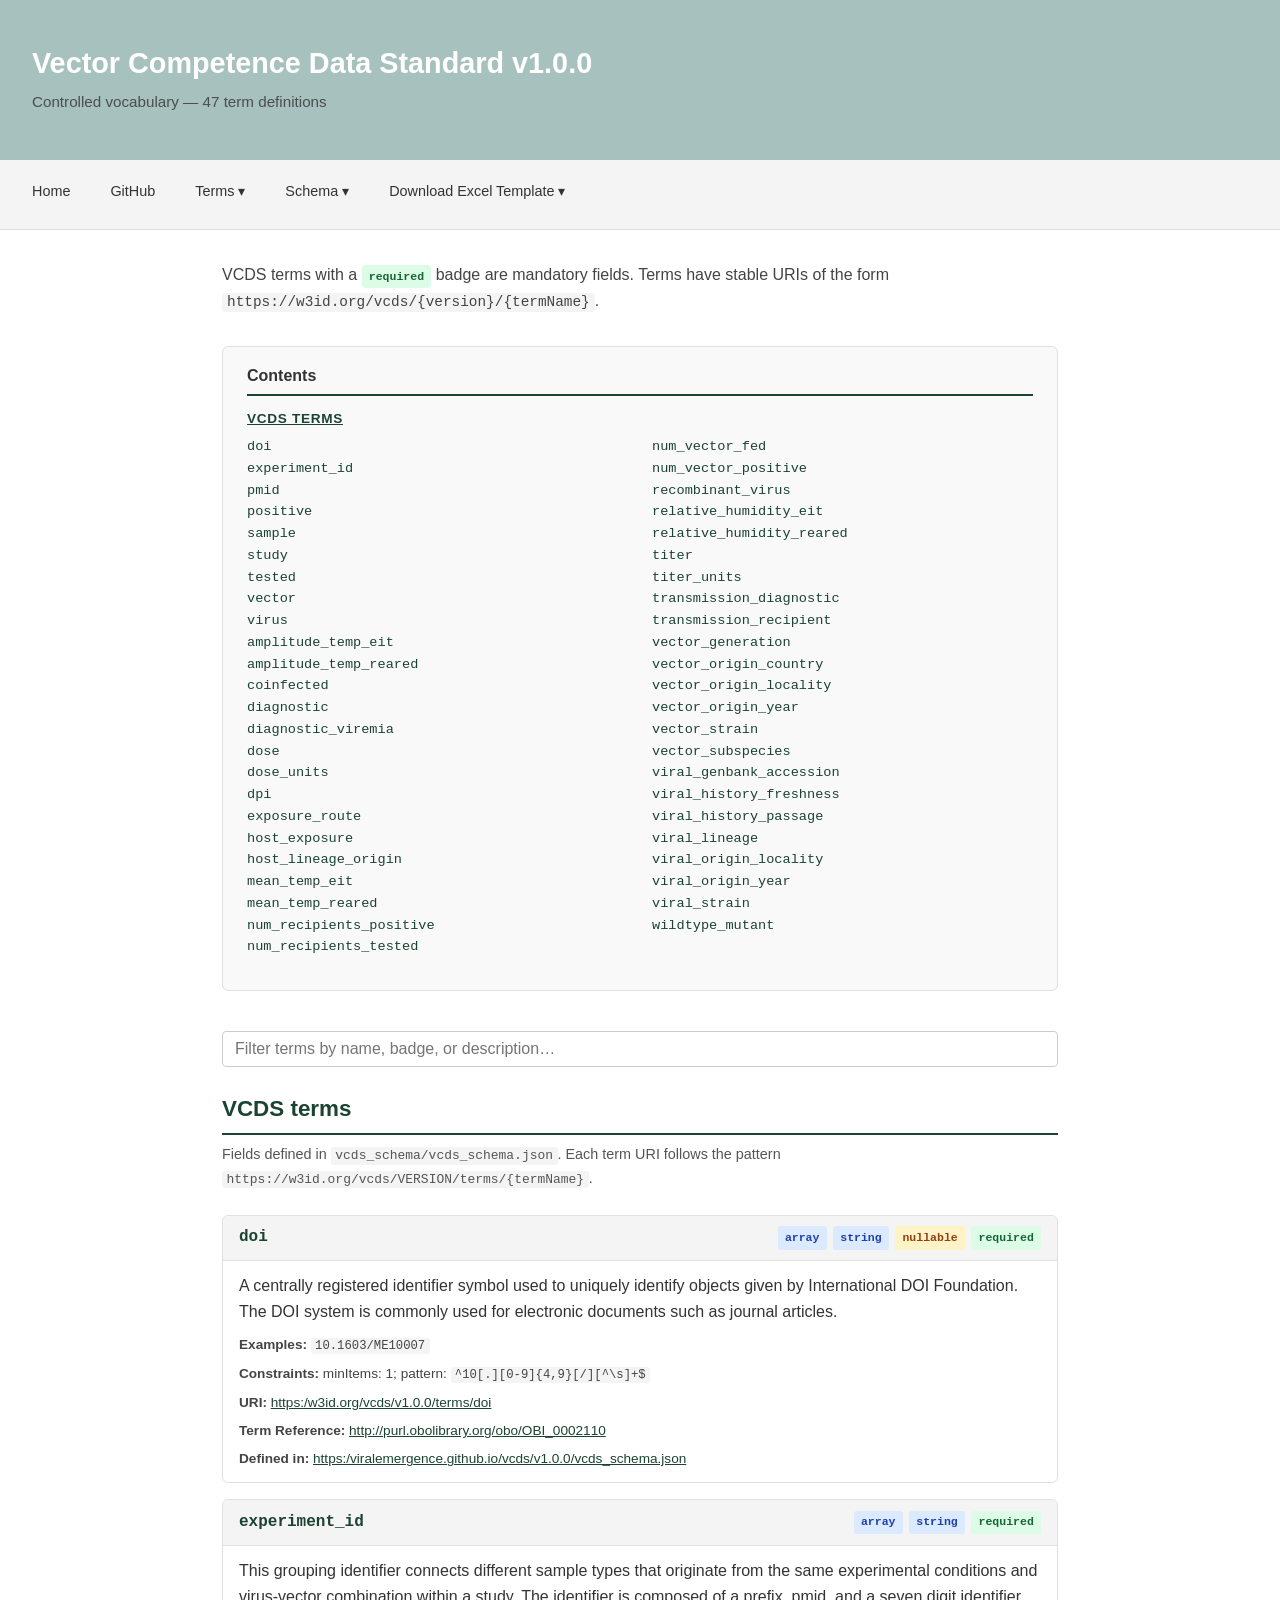
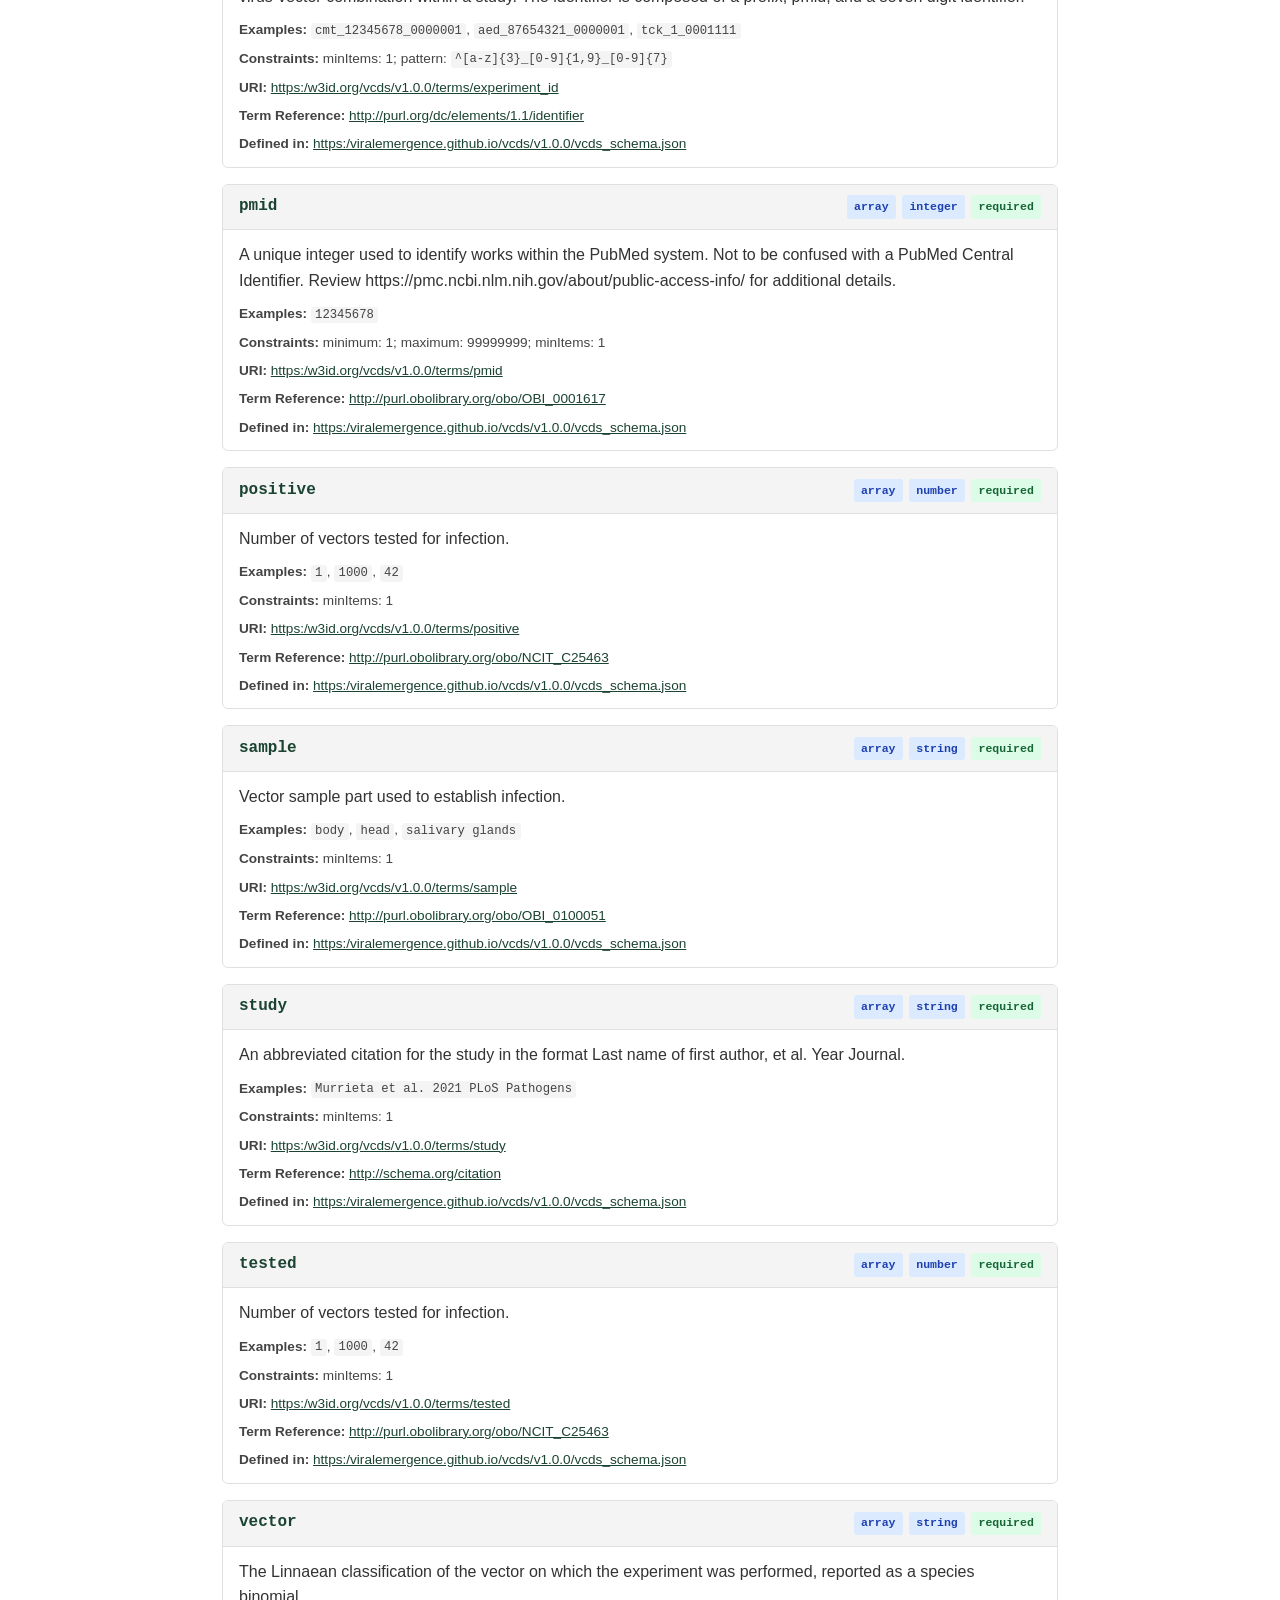
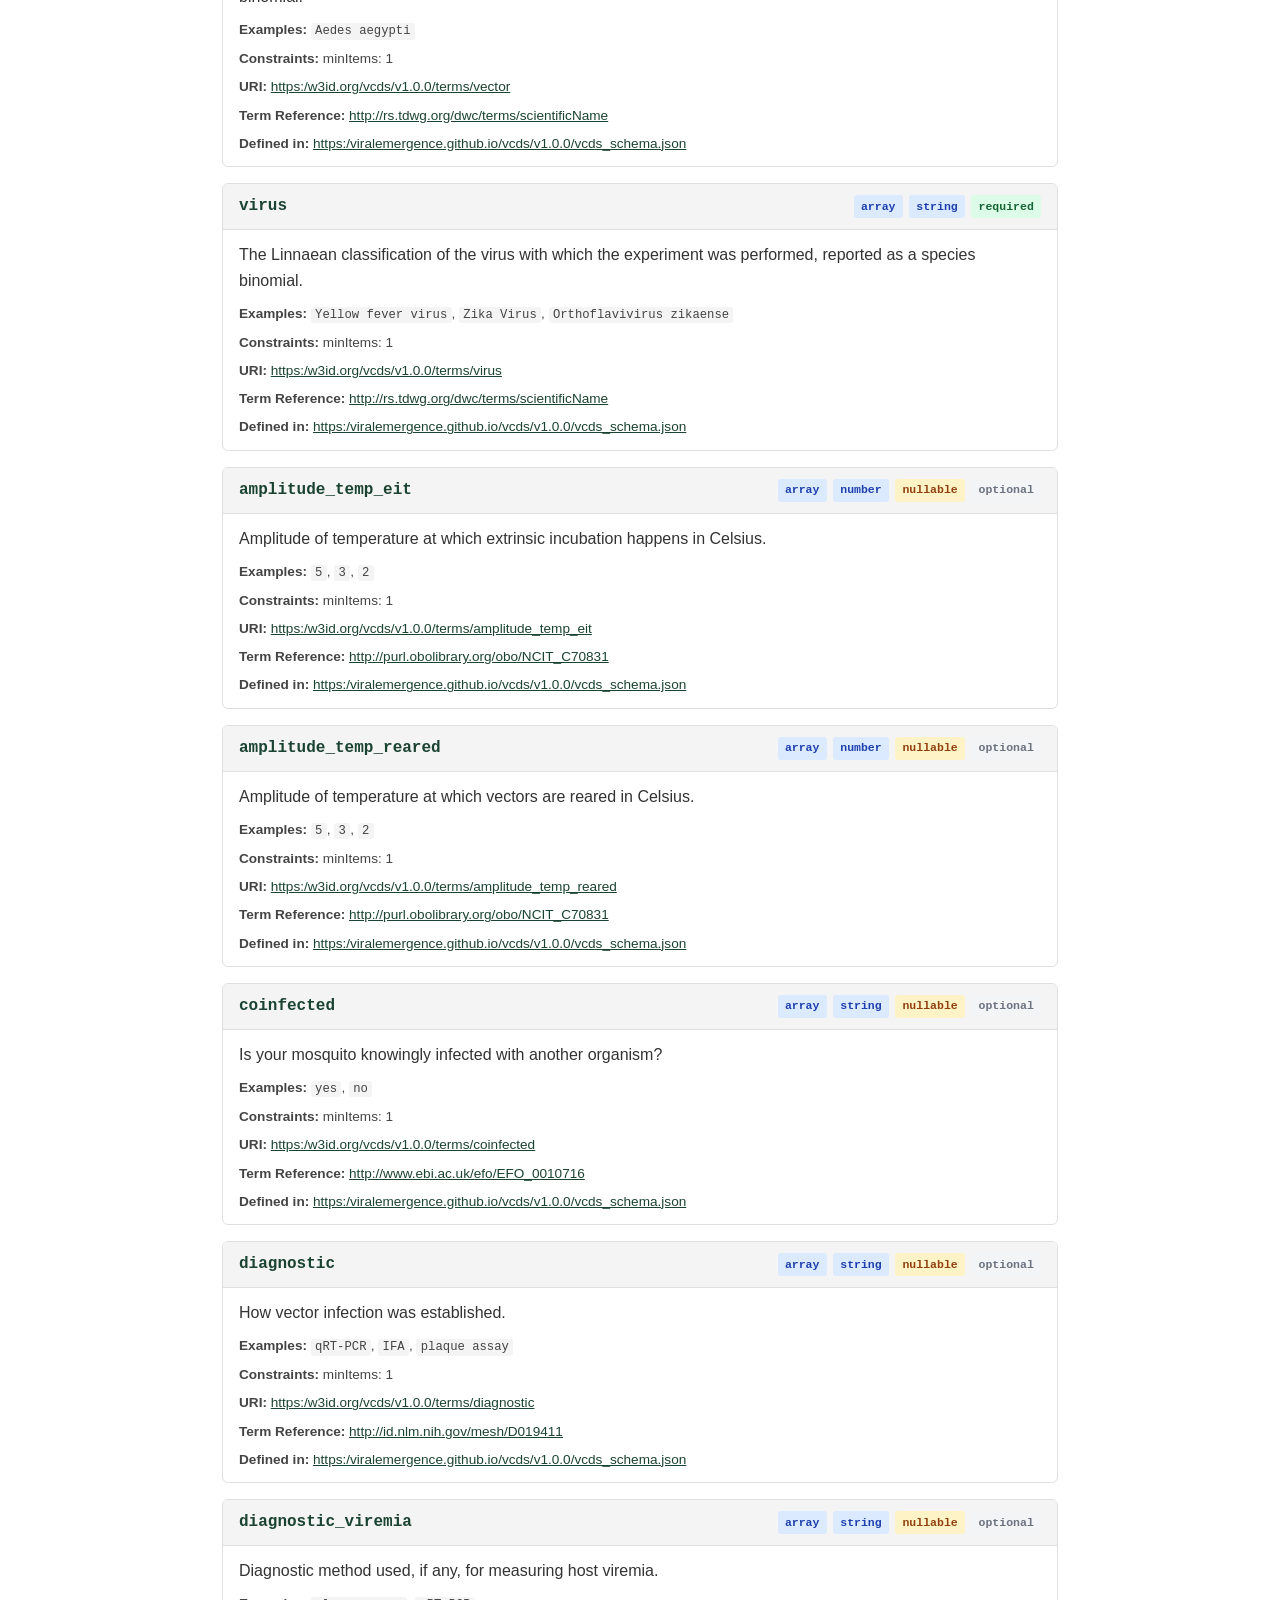
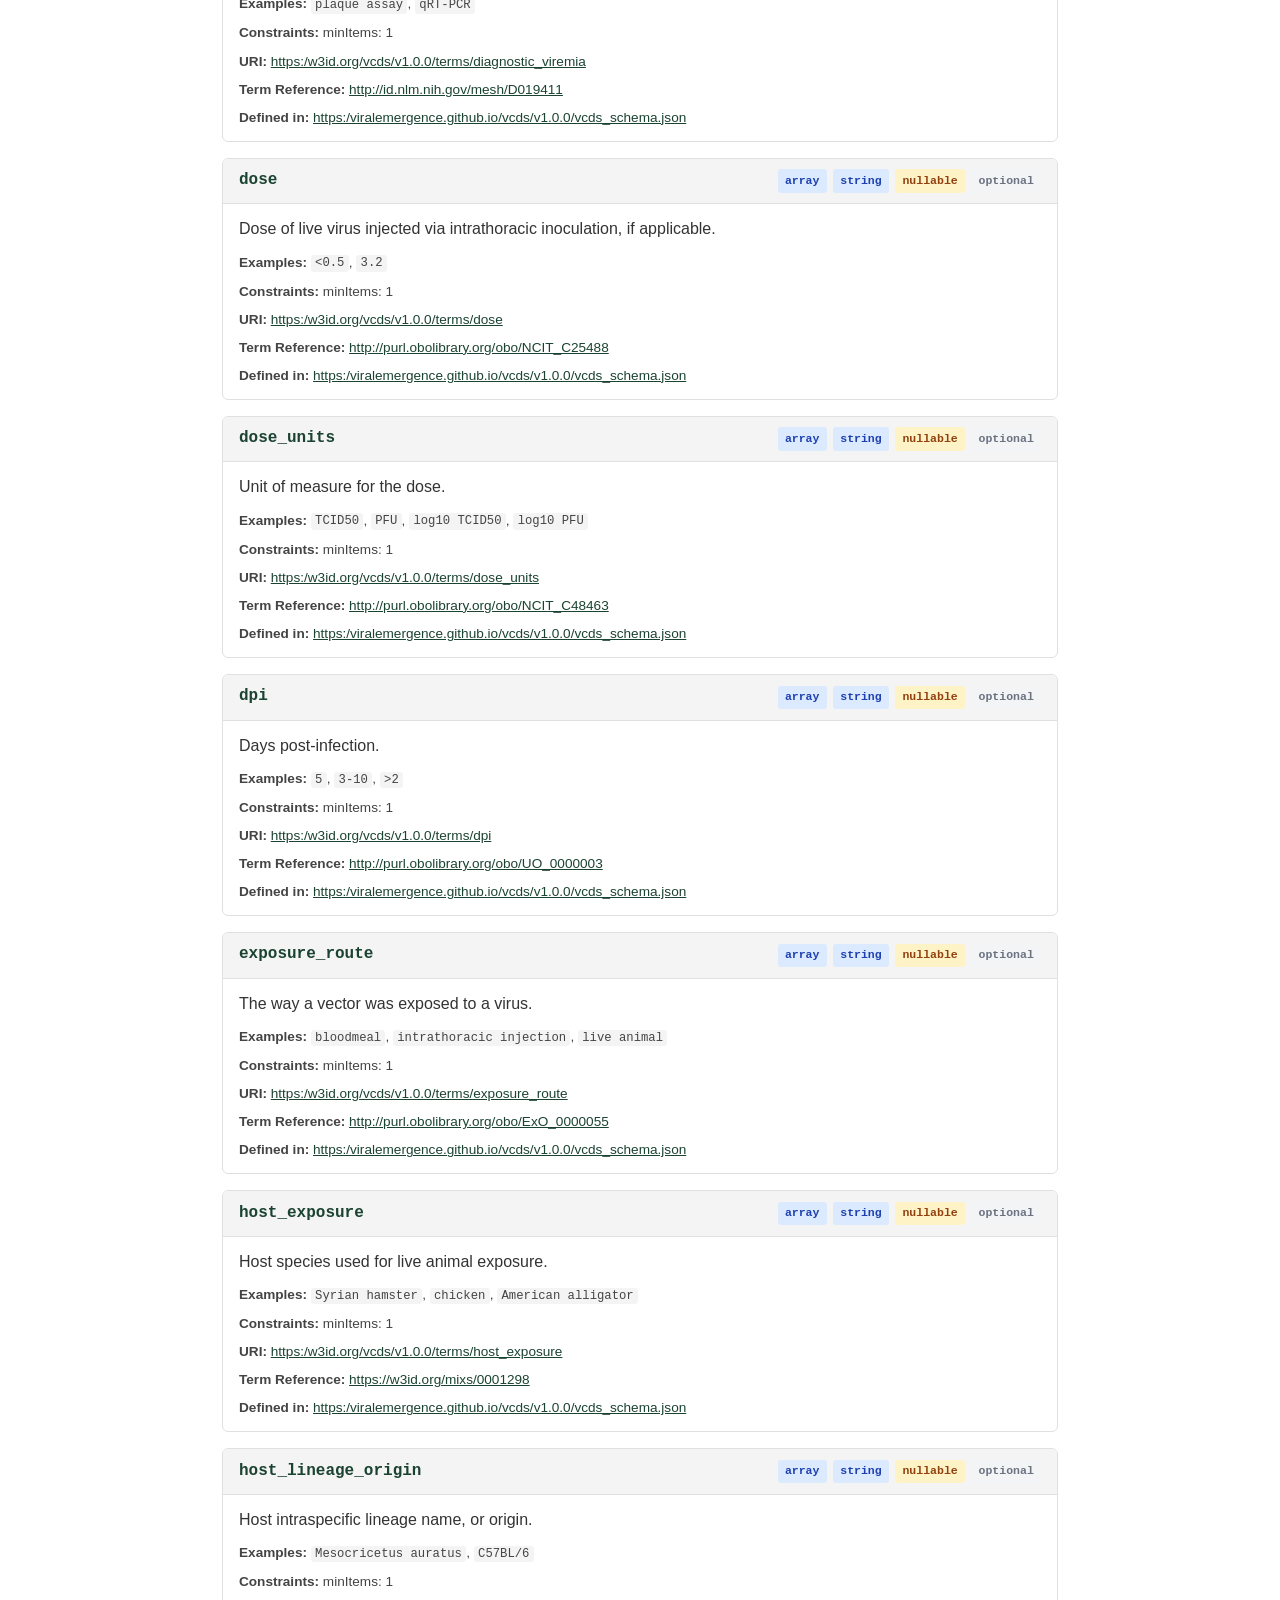
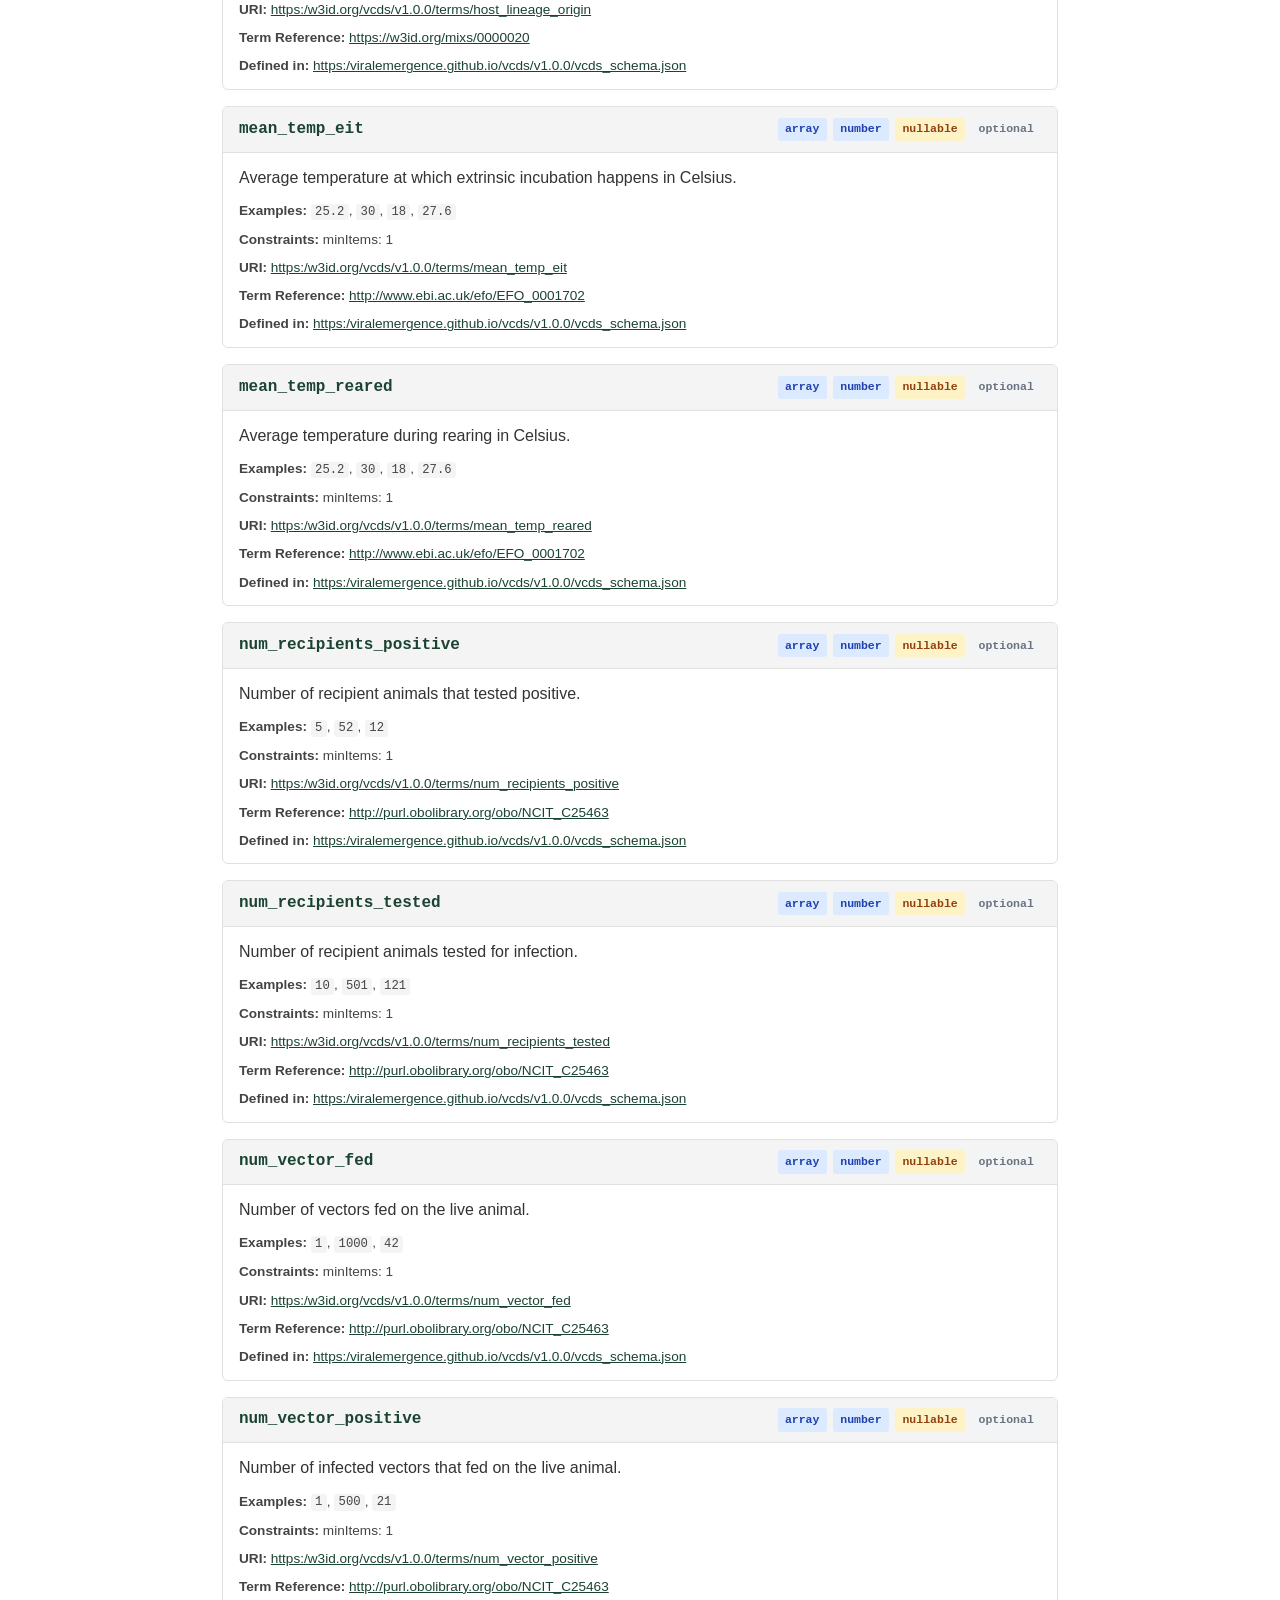
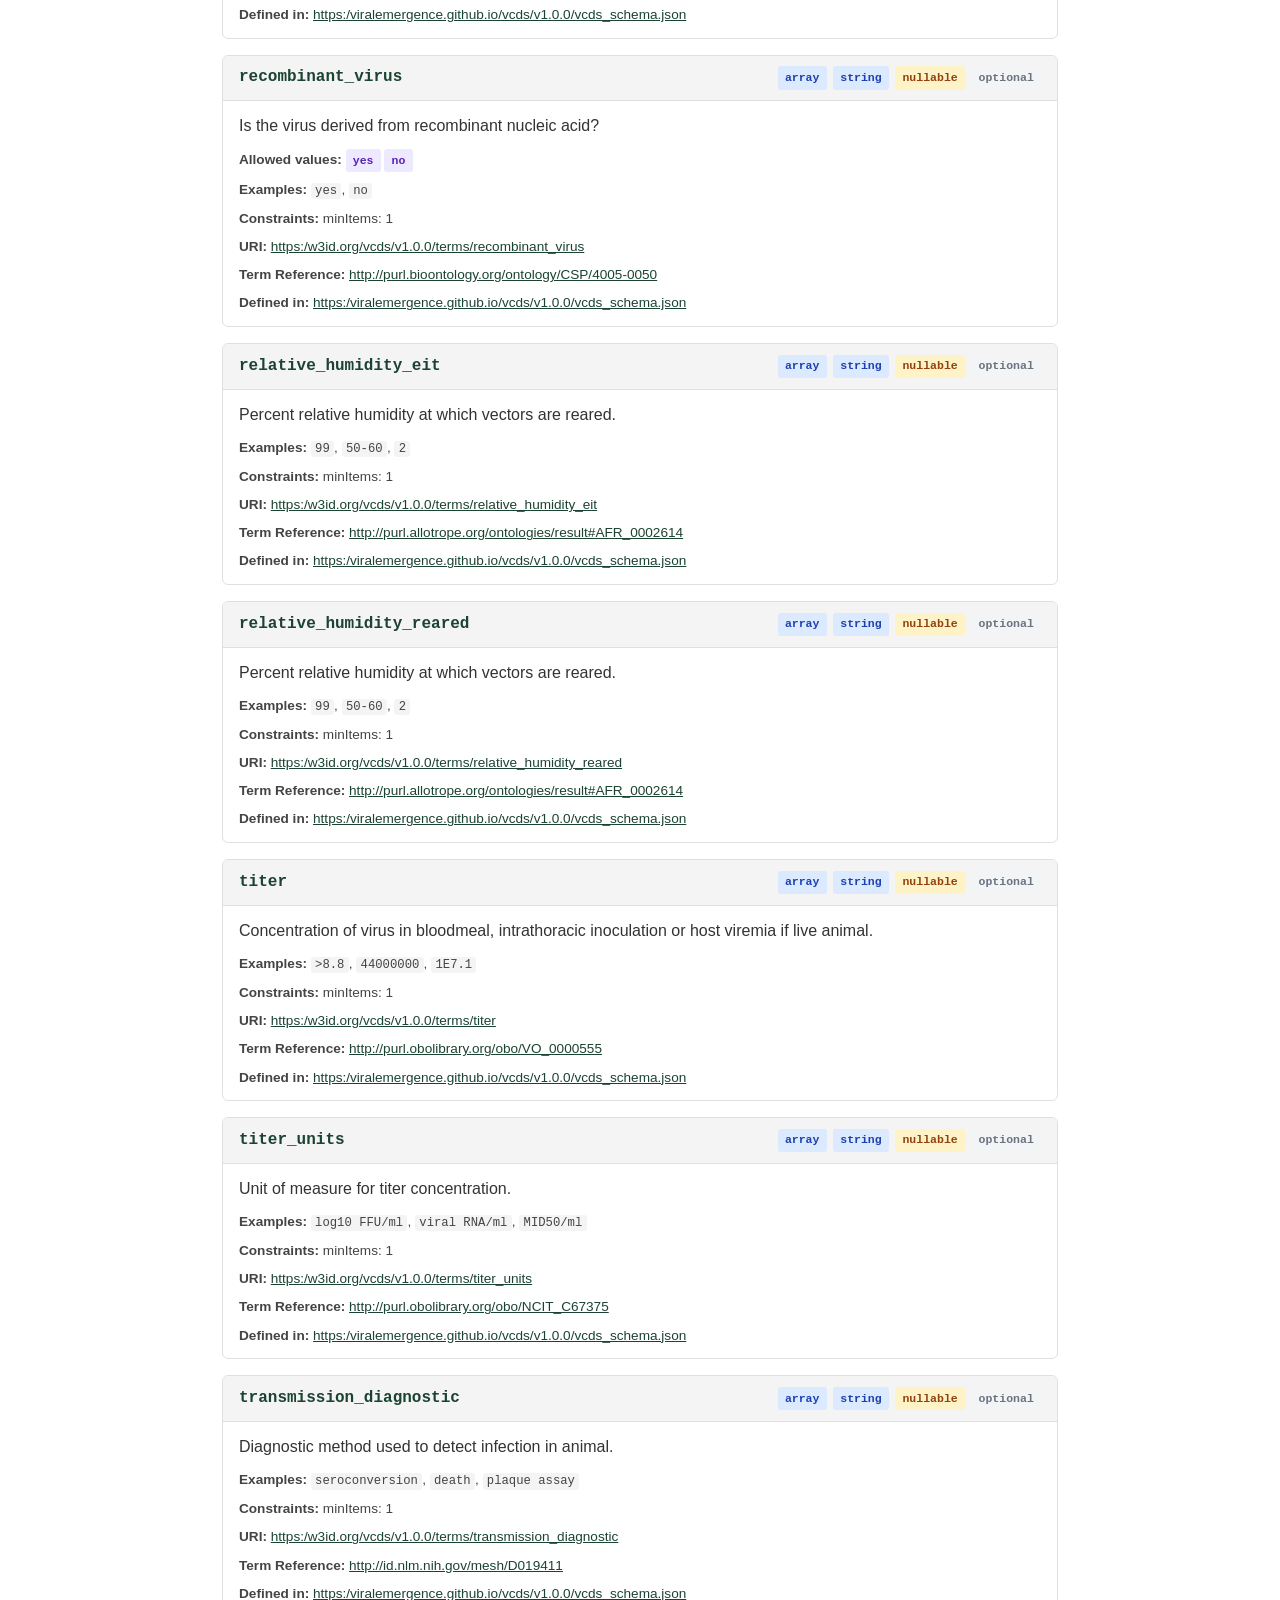
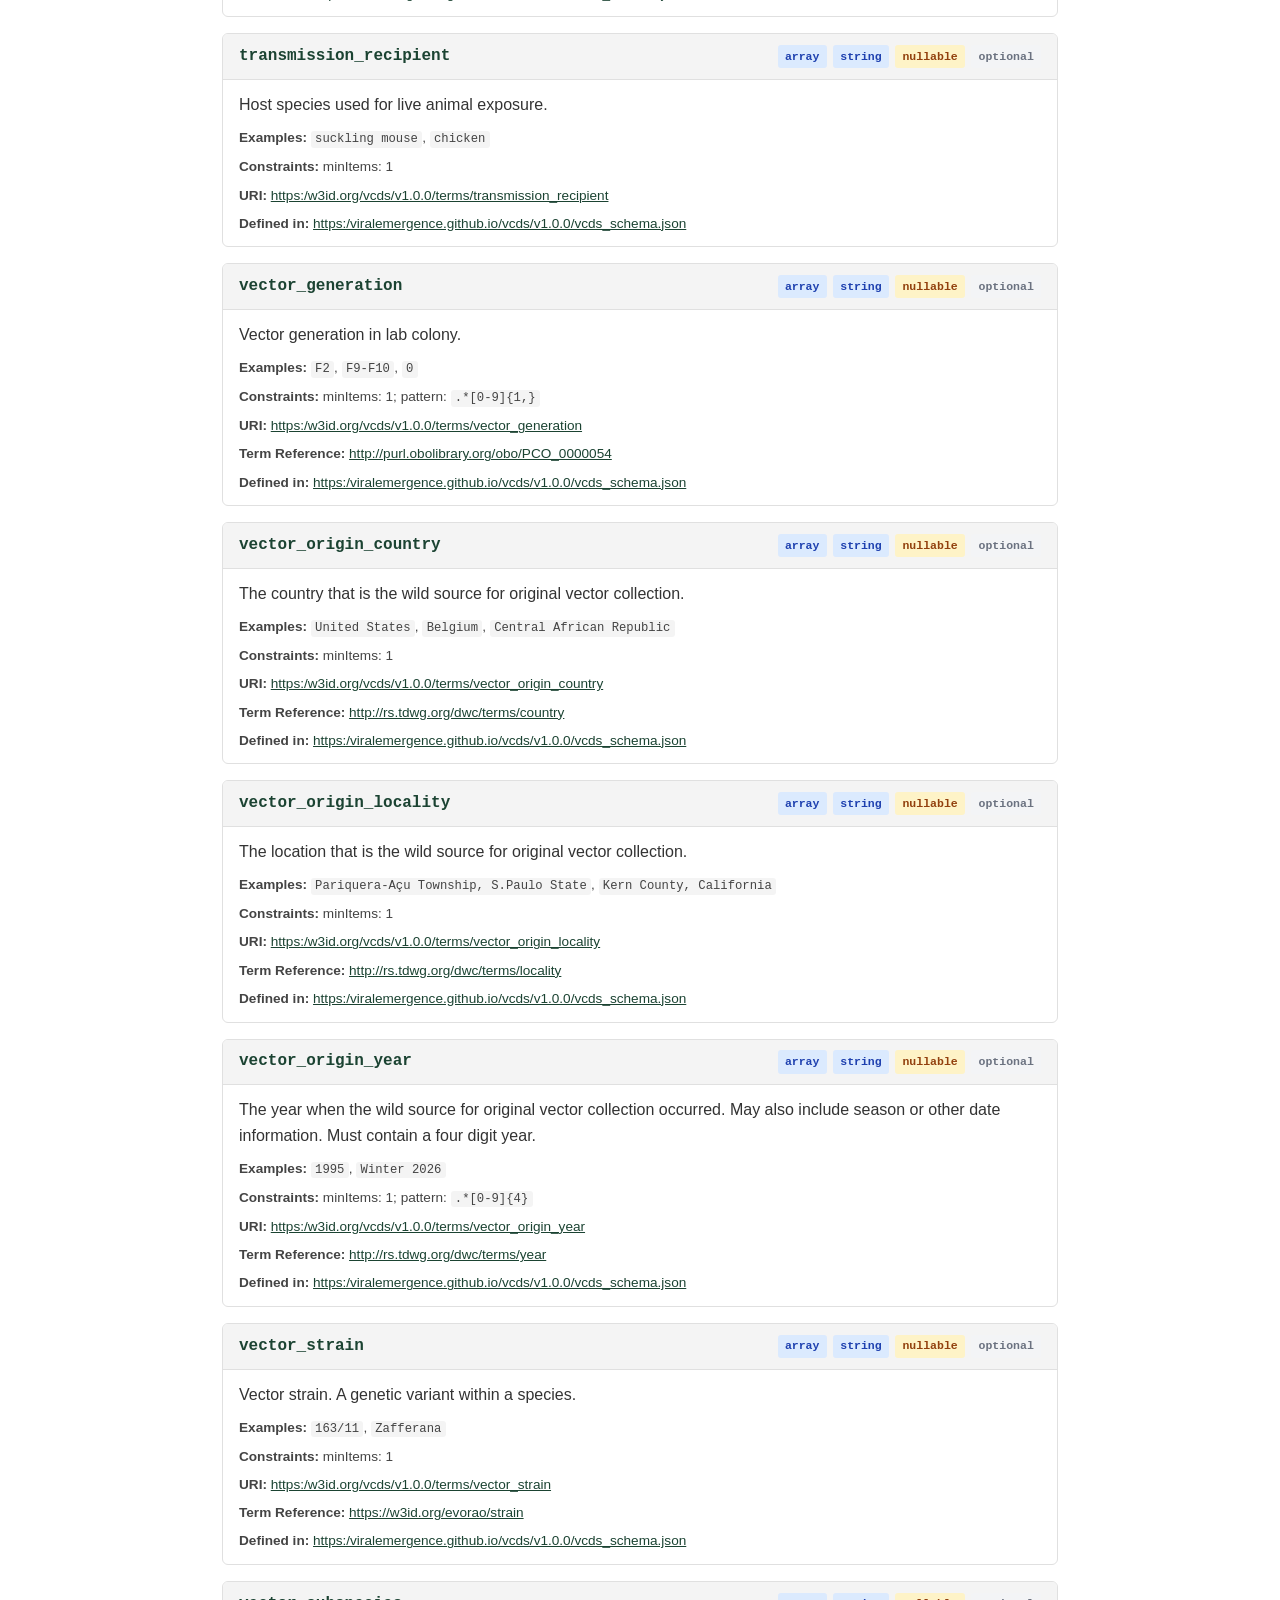
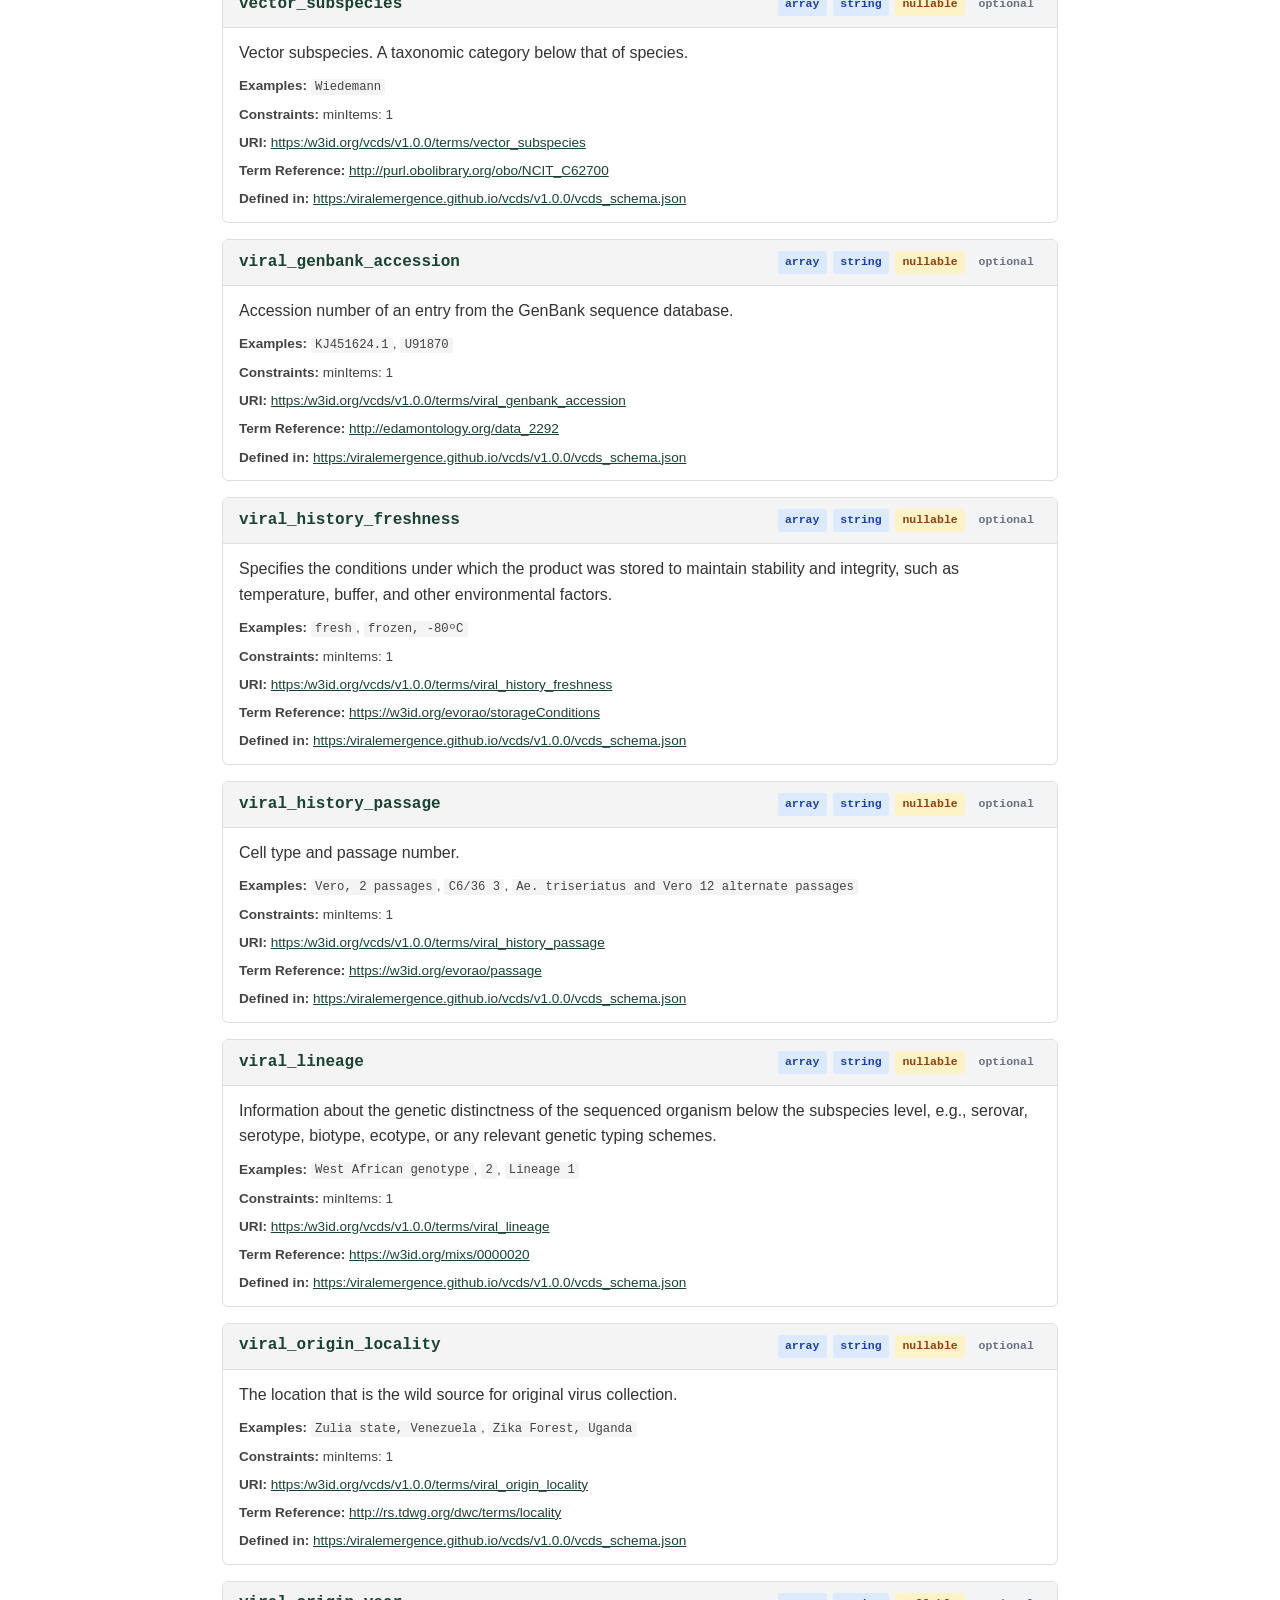
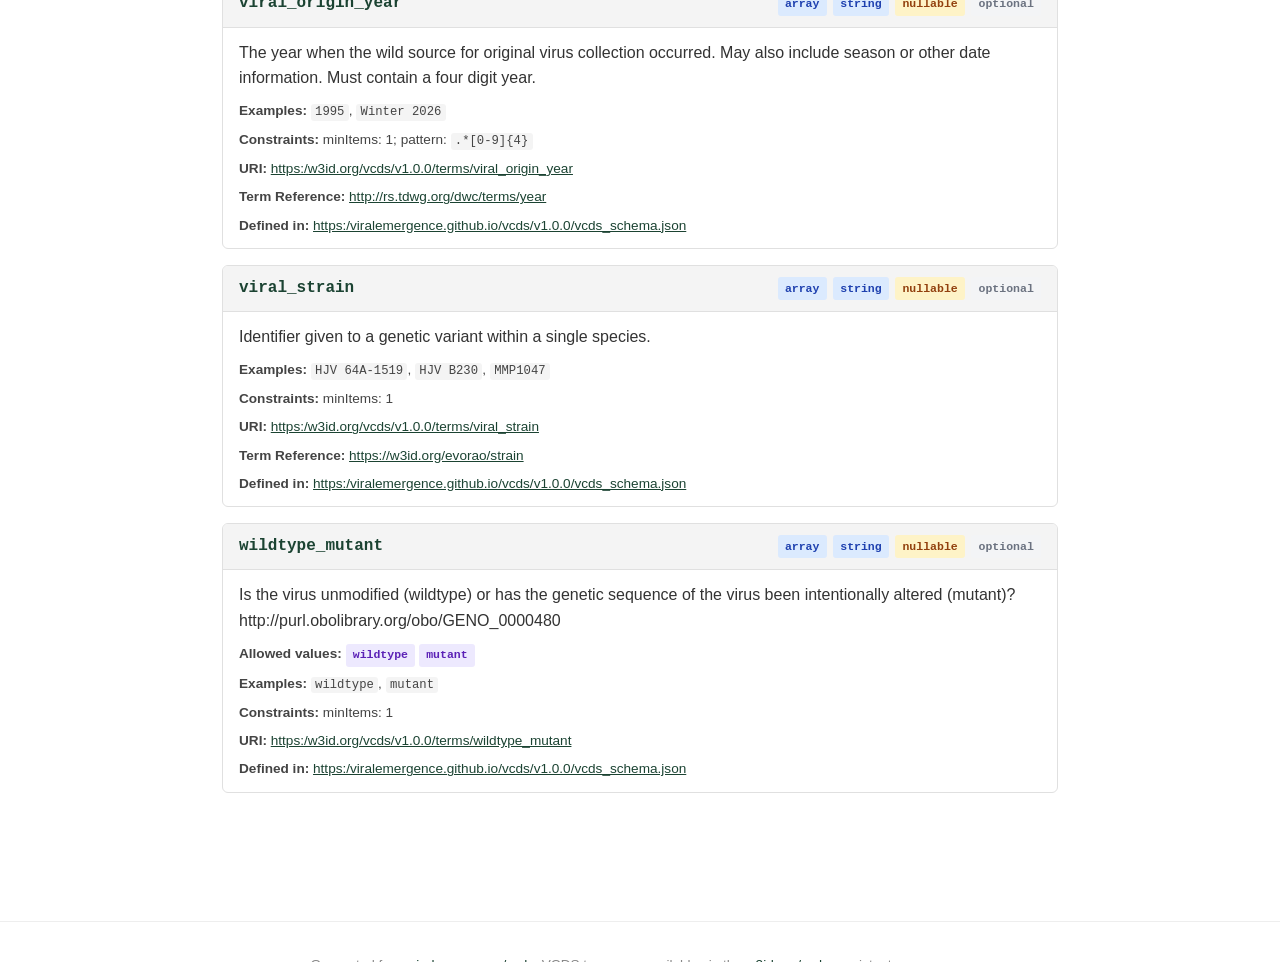
==== docs/v1.0.0/terms/index.html @ 23dda480 "adding terms page infrastructure" ====
<!DOCTYPE html>
<html lang="en">
<head>
  <meta charset="UTF-8">
  <meta name="viewport" content="width=device-width, initial-scale=1.0">
  <title>Terms — Vector Competence Data Standard v1.0.0</title>
  <link rel="stylesheet" href=../../styles.css>
</head>
<body>

<header>
  <h1>Vector Competence Data Standard v1.0.0</h1>
  <p>Controlled vocabulary — 47 term definitions</p>
</header>

 <nav class="navbar">
    <ul class="navbar-nav">
    <li><a href="https://viralemergence.github.io/vcds/">Home</a></li>
    <li><a href="https://github.com/viralemergence/vcds">GitHub</a></li>

    <!-- Dropdown terms -->
    <li class="dropdown">
      <a href="https://viralemergence.github.io/vcds/v1.2.0/terms/index.html" class="dropdown-toggle">Terms ▾</a>
      <ul class="dropdown-menu">
              <li><a href="https://viralemergence.github.io/vcds/v1.2.0/terms/index.html">v1.2.0</a></li>
      <li><a href="https://viralemergence.github.io/vcds/v1.1.0/terms/index.html">v1.1.0</a></li>
      <li><a href="https://viralemergence.github.io/vcds/v1.0.0/terms/index.html">v1.0.0</a></li>
      </ul>
    </li>

    <!-- Dropdown schemas -->
    <li class="dropdown">
      <a href="https://viralemergence.github.io/vcds/v1.2.0/vcds_schema.json" class="dropdown-toggle">Schema ▾</a>
      <ul class="dropdown-menu">
              <li><a href="https://viralemergence.github.io/vcds/v1.2.0/vcds_schema.json">v1.2.0</a></li>
      <li><a href="https://viralemergence.github.io/vcds/v1.1.0/vcds_schema.json">v1.1.0</a></li>
      <li><a href="https://viralemergence.github.io/vcds/v1.0.0/vcds_schema.json">v1.0.0</a></li>
      </ul>
    </li>

    <!-- Dropdown templates -->
    <li class="dropdown">
      <a href="https://viralemergence.github.io/vcds/v1.2.0/vcds_template_1_2_0.xlsx" class="dropdown-toggle">Download Excel Template ▾</a>
      <ul class="dropdown-menu">
              <li><a href="https://viralemergence.github.io/vcds/v1.2.0/vcds_template_1_2_0.xlsx" download=v1.2.0>v1.2.0</a></li>
      <li><a href="https://viralemergence.github.io/vcds/v1.1.0/vcds_template_1_1_0.xlsx" download=v1.1.0>v1.1.0</a></li>
      <li><a href="https://viralemergence.github.io/vcds/v1.0.0/vcds_template_1_0_0.xlsx" download=v1.0.0>v1.0.0</a></li>
      <li><a href="https://viralemergence.github.io/vcds/v0.0.2 (Oropouche release)/COMET_template_0_0_2.xlsx" download=v0.0.2 (Oropouche release)>v0.0.2 (Oropouche release)</a></li>
      <li><a href="https://viralemergence.github.io/vcds/v0.0.1 (Paper release)/COMET_template_0_0_1.xlsx" download=v0.0.1 (Paper release)>v0.0.1 (Paper release)</a></li>
      </ul>
    </li>
  </ul>
</nav>

<main>
  <p class="intro">
    VCDS terms with a <span class="badge required">required</span> badge are
    mandatory fields. Terms have stable URIs of the form
    <code>https://w3id.org/vcds/{version}/{termName}</code>.
  </p>

<div class="toc" aria-label="Table of contents">
  <h2>Contents</h2>
  <div class="toc-group">
    <h3><a href="#section-vcds-terms">VCDS Terms</a></h3>
    <div class="toc-links">
      <a href="#doi">doi</a>
      <a href="#experiment_id">experiment_id</a>
      <a href="#pmid">pmid</a>
      <a href="#positive">positive</a>
      <a href="#sample">sample</a>
      <a href="#study">study</a>
      <a href="#tested">tested</a>
      <a href="#vector">vector</a>
      <a href="#virus">virus</a>
      <a href="#amplitude_temp_eit">amplitude_temp_eit</a>
      <a href="#amplitude_temp_reared">amplitude_temp_reared</a>
      <a href="#coinfected">coinfected</a>
      <a href="#diagnostic">diagnostic</a>
      <a href="#diagnostic_viremia">diagnostic_viremia</a>
      <a href="#dose">dose</a>
      <a href="#dose_units">dose_units</a>
      <a href="#dpi">dpi</a>
      <a href="#exposure_route">exposure_route</a>
      <a href="#host_exposure">host_exposure</a>
      <a href="#host_lineage_origin">host_lineage_origin</a>
      <a href="#mean_temp_eit">mean_temp_eit</a>
      <a href="#mean_temp_reared">mean_temp_reared</a>
      <a href="#num_recipients_positive">num_recipients_positive</a>
      <a href="#num_recipients_tested">num_recipients_tested</a>
      <a href="#num_vector_fed">num_vector_fed</a>
      <a href="#num_vector_positive">num_vector_positive</a>
      <a href="#recombinant_virus">recombinant_virus</a>
      <a href="#relative_humidity_eit">relative_humidity_eit</a>
      <a href="#relative_humidity_reared">relative_humidity_reared</a>
      <a href="#titer">titer</a>
      <a href="#titer_units">titer_units</a>
      <a href="#transmission_diagnostic">transmission_diagnostic</a>
      <a href="#transmission_recipient">transmission_recipient</a>
      <a href="#vector_generation">vector_generation</a>
      <a href="#vector_origin_country">vector_origin_country</a>
      <a href="#vector_origin_locality">vector_origin_locality</a>
      <a href="#vector_origin_year">vector_origin_year</a>
      <a href="#vector_strain">vector_strain</a>
      <a href="#vector_subspecies">vector_subspecies</a>
      <a href="#viral_genbank_accession">viral_genbank_accession</a>
      <a href="#viral_history_freshness">viral_history_freshness</a>
      <a href="#viral_history_passage">viral_history_passage</a>
      <a href="#viral_lineage">viral_lineage</a>
      <a href="#viral_origin_locality">viral_origin_locality</a>
      <a href="#viral_origin_year">viral_origin_year</a>
      <a href="#viral_strain">viral_strain</a>
      <a href="#wildtype_mutant">wildtype_mutant</a>
    </div>
  </div>
  </div>

  <div class="filter-bar">
    <input id="filter" type="search"
           placeholder="Filter terms by name, badge, or description…"
           aria-label="Filter terms">
  </div>

<div class="schema-section" id="section-vcds">
  <h2 class="section-title">VCDS terms</h2>
  <p class="section-desc">Fields defined in <code>vcds_schema/vcds_schema.json</code>. Each term URI follows the pattern <code>https://w3id.org/vcds/VERSION/terms/{termName}</code>.</p>
  <section class="term" id="doi">
    <div class="term-header">
      <h3 class="term-name">doi</h3>
      <div class="term-badges">
        <span class="badge type">array</span> <span class="badge type">string</span> <span class="badge nullable">nullable</span>
        <span class="badge required">required</span>
      </div>
    </div>
    <div class="term-body">
      <p class="term-desc">A centrally registered identifier symbol used to uniquely identify objects given by International DOI Foundation. The DOI system is commonly used for electronic documents such as journal articles.</p>
      <div class="examples"><strong>Examples:</strong> <code>10.1603/ME10007</code></div>
      <div class="constraints"><strong>Constraints:</strong> minItems: 1; pattern: <code>^10[.][0-9]{4,9}[/][^\s]+$</code></div>
      <div class="term-uri"><strong>URI:</strong> <a href="https:/w3id.org/vcds/v1.0.0/terms/doi">https:/w3id.org/vcds/v1.0.0/terms/doi</a></div>
      <div class="dwc-ref"><strong>Term Reference:</strong> <a href="http://purl.obolibrary.org/obo/OBI_0002110">http://purl.obolibrary.org/obo/OBI_0002110</a></div>
      <div class="schema-ref"><strong>Defined in:</strong> <a href="https:/viralemergence.github.io/vcds/v1.0.0/vcds_schema.json">https:/viralemergence.github.io/vcds/v1.0.0/vcds_schema.json</a></div>
    </div>
  </section>

  <section class="term" id="experiment_id">
    <div class="term-header">
      <h3 class="term-name">experiment_id</h3>
      <div class="term-badges">
        <span class="badge type">array</span> <span class="badge type">string</span>
        <span class="badge required">required</span>
      </div>
    </div>
    <div class="term-body">
      <p class="term-desc">This grouping identifier connects different sample types that originate from the same experimental conditions and virus-vector combination within a study. The identifier is composed of a prefix, pmid, and a seven digit identifier.</p>
      <div class="examples"><strong>Examples:</strong> <code>cmt_12345678_0000001</code>, <code>aed_87654321_0000001</code>, <code>tck_1_0001111</code></div>
      <div class="constraints"><strong>Constraints:</strong> minItems: 1; pattern: <code>^[a-z]{3}_[0-9]{1,9}_[0-9]{7}</code></div>
      <div class="term-uri"><strong>URI:</strong> <a href="https:/w3id.org/vcds/v1.0.0/terms/experiment_id">https:/w3id.org/vcds/v1.0.0/terms/experiment_id</a></div>
      <div class="dwc-ref"><strong>Term Reference:</strong> <a href="http://purl.org/dc/elements/1.1/identifier">http://purl.org/dc/elements/1.1/identifier</a></div>
      <div class="schema-ref"><strong>Defined in:</strong> <a href="https:/viralemergence.github.io/vcds/v1.0.0/vcds_schema.json">https:/viralemergence.github.io/vcds/v1.0.0/vcds_schema.json</a></div>
    </div>
  </section>

  <section class="term" id="pmid">
    <div class="term-header">
      <h3 class="term-name">pmid</h3>
      <div class="term-badges">
        <span class="badge type">array</span> <span class="badge type">integer</span>
        <span class="badge required">required</span>
      </div>
    </div>
    <div class="term-body">
      <p class="term-desc">A unique integer used to identify works within the PubMed system. Not to be confused with a PubMed Central Identifier. Review https://pmc.ncbi.nlm.nih.gov/about/public-access-info/ for additional details.</p>
      <div class="examples"><strong>Examples:</strong> <code>12345678</code></div>
      <div class="constraints"><strong>Constraints:</strong> minimum: 1; maximum: 99999999; minItems: 1</div>
      <div class="term-uri"><strong>URI:</strong> <a href="https:/w3id.org/vcds/v1.0.0/terms/pmid">https:/w3id.org/vcds/v1.0.0/terms/pmid</a></div>
      <div class="dwc-ref"><strong>Term Reference:</strong> <a href="http://purl.obolibrary.org/obo/OBI_0001617">http://purl.obolibrary.org/obo/OBI_0001617</a></div>
      <div class="schema-ref"><strong>Defined in:</strong> <a href="https:/viralemergence.github.io/vcds/v1.0.0/vcds_schema.json">https:/viralemergence.github.io/vcds/v1.0.0/vcds_schema.json</a></div>
    </div>
  </section>

  <section class="term" id="positive">
    <div class="term-header">
      <h3 class="term-name">positive</h3>
      <div class="term-badges">
        <span class="badge type">array</span> <span class="badge type">number</span>
        <span class="badge required">required</span>
      </div>
    </div>
    <div class="term-body">
      <p class="term-desc">Number of vectors tested for infection.</p>
      <div class="examples"><strong>Examples:</strong> <code>1</code>, <code>1000</code>, <code>42</code></div>
      <div class="constraints"><strong>Constraints:</strong> minItems: 1</div>
      <div class="term-uri"><strong>URI:</strong> <a href="https:/w3id.org/vcds/v1.0.0/terms/positive">https:/w3id.org/vcds/v1.0.0/terms/positive</a></div>
      <div class="dwc-ref"><strong>Term Reference:</strong> <a href="http://purl.obolibrary.org/obo/NCIT_C25463">http://purl.obolibrary.org/obo/NCIT_C25463</a></div>
      <div class="schema-ref"><strong>Defined in:</strong> <a href="https:/viralemergence.github.io/vcds/v1.0.0/vcds_schema.json">https:/viralemergence.github.io/vcds/v1.0.0/vcds_schema.json</a></div>
    </div>
  </section>

  <section class="term" id="sample">
    <div class="term-header">
      <h3 class="term-name">sample</h3>
      <div class="term-badges">
        <span class="badge type">array</span> <span class="badge type">string</span>
        <span class="badge required">required</span>
      </div>
    </div>
    <div class="term-body">
      <p class="term-desc">Vector sample part used to establish infection.</p>
      <div class="examples"><strong>Examples:</strong> <code>body</code>, <code>head</code>, <code>salivary glands</code></div>
      <div class="constraints"><strong>Constraints:</strong> minItems: 1</div>
      <div class="term-uri"><strong>URI:</strong> <a href="https:/w3id.org/vcds/v1.0.0/terms/sample">https:/w3id.org/vcds/v1.0.0/terms/sample</a></div>
      <div class="dwc-ref"><strong>Term Reference:</strong> <a href="http://purl.obolibrary.org/obo/OBI_0100051">http://purl.obolibrary.org/obo/OBI_0100051</a></div>
      <div class="schema-ref"><strong>Defined in:</strong> <a href="https:/viralemergence.github.io/vcds/v1.0.0/vcds_schema.json">https:/viralemergence.github.io/vcds/v1.0.0/vcds_schema.json</a></div>
    </div>
  </section>

  <section class="term" id="study">
    <div class="term-header">
      <h3 class="term-name">study</h3>
      <div class="term-badges">
        <span class="badge type">array</span> <span class="badge type">string</span>
        <span class="badge required">required</span>
      </div>
    </div>
    <div class="term-body">
      <p class="term-desc">An abbreviated citation for the study in the format Last name of first author, et al. Year Journal.</p>
      <div class="examples"><strong>Examples:</strong> <code>Murrieta et al. 2021 PLoS Pathogens</code></div>
      <div class="constraints"><strong>Constraints:</strong> minItems: 1</div>
      <div class="term-uri"><strong>URI:</strong> <a href="https:/w3id.org/vcds/v1.0.0/terms/study">https:/w3id.org/vcds/v1.0.0/terms/study</a></div>
      <div class="dwc-ref"><strong>Term Reference:</strong> <a href="http://schema.org/citation">http://schema.org/citation</a></div>
      <div class="schema-ref"><strong>Defined in:</strong> <a href="https:/viralemergence.github.io/vcds/v1.0.0/vcds_schema.json">https:/viralemergence.github.io/vcds/v1.0.0/vcds_schema.json</a></div>
    </div>
  </section>

  <section class="term" id="tested">
    <div class="term-header">
      <h3 class="term-name">tested</h3>
      <div class="term-badges">
        <span class="badge type">array</span> <span class="badge type">number</span>
        <span class="badge required">required</span>
      </div>
    </div>
    <div class="term-body">
      <p class="term-desc">Number of vectors tested for infection.</p>
      <div class="examples"><strong>Examples:</strong> <code>1</code>, <code>1000</code>, <code>42</code></div>
      <div class="constraints"><strong>Constraints:</strong> minItems: 1</div>
      <div class="term-uri"><strong>URI:</strong> <a href="https:/w3id.org/vcds/v1.0.0/terms/tested">https:/w3id.org/vcds/v1.0.0/terms/tested</a></div>
      <div class="dwc-ref"><strong>Term Reference:</strong> <a href="http://purl.obolibrary.org/obo/NCIT_C25463">http://purl.obolibrary.org/obo/NCIT_C25463</a></div>
      <div class="schema-ref"><strong>Defined in:</strong> <a href="https:/viralemergence.github.io/vcds/v1.0.0/vcds_schema.json">https:/viralemergence.github.io/vcds/v1.0.0/vcds_schema.json</a></div>
    </div>
  </section>

  <section class="term" id="vector">
    <div class="term-header">
      <h3 class="term-name">vector</h3>
      <div class="term-badges">
        <span class="badge type">array</span> <span class="badge type">string</span>
        <span class="badge required">required</span>
      </div>
    </div>
    <div class="term-body">
      <p class="term-desc">The Linnaean classification of the vector on which the experiment was performed, reported as a species binomial.</p>
      <div class="examples"><strong>Examples:</strong> <code>Aedes aegypti</code></div>
      <div class="constraints"><strong>Constraints:</strong> minItems: 1</div>
      <div class="term-uri"><strong>URI:</strong> <a href="https:/w3id.org/vcds/v1.0.0/terms/vector">https:/w3id.org/vcds/v1.0.0/terms/vector</a></div>
      <div class="dwc-ref"><strong>Term Reference:</strong> <a href="http://rs.tdwg.org/dwc/terms/scientificName">http://rs.tdwg.org/dwc/terms/scientificName</a></div>
      <div class="schema-ref"><strong>Defined in:</strong> <a href="https:/viralemergence.github.io/vcds/v1.0.0/vcds_schema.json">https:/viralemergence.github.io/vcds/v1.0.0/vcds_schema.json</a></div>
    </div>
  </section>

  <section class="term" id="virus">
    <div class="term-header">
      <h3 class="term-name">virus</h3>
      <div class="term-badges">
        <span class="badge type">array</span> <span class="badge type">string</span>
        <span class="badge required">required</span>
      </div>
    </div>
    <div class="term-body">
      <p class="term-desc">The Linnaean classification of the virus with which the experiment was performed, reported as a species binomial.</p>
      <div class="examples"><strong>Examples:</strong> <code>Yellow fever virus</code>, <code>Zika Virus</code>, <code>Orthoflavivirus zikaense</code></div>
      <div class="constraints"><strong>Constraints:</strong> minItems: 1</div>
      <div class="term-uri"><strong>URI:</strong> <a href="https:/w3id.org/vcds/v1.0.0/terms/virus">https:/w3id.org/vcds/v1.0.0/terms/virus</a></div>
      <div class="dwc-ref"><strong>Term Reference:</strong> <a href="http://rs.tdwg.org/dwc/terms/scientificName">http://rs.tdwg.org/dwc/terms/scientificName</a></div>
      <div class="schema-ref"><strong>Defined in:</strong> <a href="https:/viralemergence.github.io/vcds/v1.0.0/vcds_schema.json">https:/viralemergence.github.io/vcds/v1.0.0/vcds_schema.json</a></div>
    </div>
  </section>

  <section class="term" id="amplitude_temp_eit">
    <div class="term-header">
      <h3 class="term-name">amplitude_temp_eit</h3>
      <div class="term-badges">
        <span class="badge type">array</span> <span class="badge type">number</span> <span class="badge nullable">nullable</span>
        <span class="badge optional">optional</span>
      </div>
    </div>
    <div class="term-body">
      <p class="term-desc">Amplitude of temperature at which extrinsic incubation happens in Celsius.</p>
      <div class="examples"><strong>Examples:</strong> <code>5</code>, <code>3</code>, <code>2</code></div>
      <div class="constraints"><strong>Constraints:</strong> minItems: 1</div>
      <div class="term-uri"><strong>URI:</strong> <a href="https:/w3id.org/vcds/v1.0.0/terms/amplitude_temp_eit">https:/w3id.org/vcds/v1.0.0/terms/amplitude_temp_eit</a></div>
      <div class="dwc-ref"><strong>Term Reference:</strong> <a href="http://purl.obolibrary.org/obo/NCIT_C70831">http://purl.obolibrary.org/obo/NCIT_C70831</a></div>
      <div class="schema-ref"><strong>Defined in:</strong> <a href="https:/viralemergence.github.io/vcds/v1.0.0/vcds_schema.json">https:/viralemergence.github.io/vcds/v1.0.0/vcds_schema.json</a></div>
    </div>
  </section>

  <section class="term" id="amplitude_temp_reared">
    <div class="term-header">
      <h3 class="term-name">amplitude_temp_reared</h3>
      <div class="term-badges">
        <span class="badge type">array</span> <span class="badge type">number</span> <span class="badge nullable">nullable</span>
        <span class="badge optional">optional</span>
      </div>
    </div>
    <div class="term-body">
      <p class="term-desc">Amplitude of temperature at which vectors are reared in Celsius.</p>
      <div class="examples"><strong>Examples:</strong> <code>5</code>, <code>3</code>, <code>2</code></div>
      <div class="constraints"><strong>Constraints:</strong> minItems: 1</div>
      <div class="term-uri"><strong>URI:</strong> <a href="https:/w3id.org/vcds/v1.0.0/terms/amplitude_temp_reared">https:/w3id.org/vcds/v1.0.0/terms/amplitude_temp_reared</a></div>
      <div class="dwc-ref"><strong>Term Reference:</strong> <a href="http://purl.obolibrary.org/obo/NCIT_C70831">http://purl.obolibrary.org/obo/NCIT_C70831</a></div>
      <div class="schema-ref"><strong>Defined in:</strong> <a href="https:/viralemergence.github.io/vcds/v1.0.0/vcds_schema.json">https:/viralemergence.github.io/vcds/v1.0.0/vcds_schema.json</a></div>
    </div>
  </section>

  <section class="term" id="coinfected">
    <div class="term-header">
      <h3 class="term-name">coinfected</h3>
      <div class="term-badges">
        <span class="badge type">array</span> <span class="badge type">string</span> <span class="badge nullable">nullable</span>
        <span class="badge optional">optional</span>
      </div>
    </div>
    <div class="term-body">
      <p class="term-desc">Is your mosquito knowingly infected with another organism?</p>
      <div class="examples"><strong>Examples:</strong> <code>yes</code>, <code>no</code></div>
      <div class="constraints"><strong>Constraints:</strong> minItems: 1</div>
      <div class="term-uri"><strong>URI:</strong> <a href="https:/w3id.org/vcds/v1.0.0/terms/coinfected">https:/w3id.org/vcds/v1.0.0/terms/coinfected</a></div>
      <div class="dwc-ref"><strong>Term Reference:</strong> <a href="http://www.ebi.ac.uk/efo/EFO_0010716">http://www.ebi.ac.uk/efo/EFO_0010716</a></div>
      <div class="schema-ref"><strong>Defined in:</strong> <a href="https:/viralemergence.github.io/vcds/v1.0.0/vcds_schema.json">https:/viralemergence.github.io/vcds/v1.0.0/vcds_schema.json</a></div>
    </div>
  </section>

  <section class="term" id="diagnostic">
    <div class="term-header">
      <h3 class="term-name">diagnostic</h3>
      <div class="term-badges">
        <span class="badge type">array</span> <span class="badge type">string</span> <span class="badge nullable">nullable</span>
        <span class="badge optional">optional</span>
      </div>
    </div>
    <div class="term-body">
      <p class="term-desc">How vector infection was established.</p>
      <div class="examples"><strong>Examples:</strong> <code>qRT-PCR</code>, <code>IFA</code>, <code>plaque assay</code></div>
      <div class="constraints"><strong>Constraints:</strong> minItems: 1</div>
      <div class="term-uri"><strong>URI:</strong> <a href="https:/w3id.org/vcds/v1.0.0/terms/diagnostic">https:/w3id.org/vcds/v1.0.0/terms/diagnostic</a></div>
      <div class="dwc-ref"><strong>Term Reference:</strong> <a href="http://id.nlm.nih.gov/mesh/D019411">http://id.nlm.nih.gov/mesh/D019411</a></div>
      <div class="schema-ref"><strong>Defined in:</strong> <a href="https:/viralemergence.github.io/vcds/v1.0.0/vcds_schema.json">https:/viralemergence.github.io/vcds/v1.0.0/vcds_schema.json</a></div>
    </div>
  </section>

  <section class="term" id="diagnostic_viremia">
    <div class="term-header">
      <h3 class="term-name">diagnostic_viremia</h3>
      <div class="term-badges">
        <span class="badge type">array</span> <span class="badge type">string</span> <span class="badge nullable">nullable</span>
        <span class="badge optional">optional</span>
      </div>
    </div>
    <div class="term-body">
      <p class="term-desc">Diagnostic method used, if any, for measuring host viremia.</p>
      <div class="examples"><strong>Examples:</strong> <code>plaque assay</code>, <code>qRT-PCR</code></div>
      <div class="constraints"><strong>Constraints:</strong> minItems: 1</div>
      <div class="term-uri"><strong>URI:</strong> <a href="https:/w3id.org/vcds/v1.0.0/terms/diagnostic_viremia">https:/w3id.org/vcds/v1.0.0/terms/diagnostic_viremia</a></div>
      <div class="dwc-ref"><strong>Term Reference:</strong> <a href="http://id.nlm.nih.gov/mesh/D019411">http://id.nlm.nih.gov/mesh/D019411</a></div>
      <div class="schema-ref"><strong>Defined in:</strong> <a href="https:/viralemergence.github.io/vcds/v1.0.0/vcds_schema.json">https:/viralemergence.github.io/vcds/v1.0.0/vcds_schema.json</a></div>
    </div>
  </section>

  <section class="term" id="dose">
    <div class="term-header">
      <h3 class="term-name">dose</h3>
      <div class="term-badges">
        <span class="badge type">array</span> <span class="badge type">string</span> <span class="badge nullable">nullable</span>
        <span class="badge optional">optional</span>
      </div>
    </div>
    <div class="term-body">
      <p class="term-desc">Dose of live virus injected via intrathoracic inoculation, if applicable.</p>
      <div class="examples"><strong>Examples:</strong> <code>&lt;0.5</code>, <code>3.2</code></div>
      <div class="constraints"><strong>Constraints:</strong> minItems: 1</div>
      <div class="term-uri"><strong>URI:</strong> <a href="https:/w3id.org/vcds/v1.0.0/terms/dose">https:/w3id.org/vcds/v1.0.0/terms/dose</a></div>
      <div class="dwc-ref"><strong>Term Reference:</strong> <a href="http://purl.obolibrary.org/obo/NCIT_C25488">http://purl.obolibrary.org/obo/NCIT_C25488</a></div>
      <div class="schema-ref"><strong>Defined in:</strong> <a href="https:/viralemergence.github.io/vcds/v1.0.0/vcds_schema.json">https:/viralemergence.github.io/vcds/v1.0.0/vcds_schema.json</a></div>
    </div>
  </section>

  <section class="term" id="dose_units">
    <div class="term-header">
      <h3 class="term-name">dose_units</h3>
      <div class="term-badges">
        <span class="badge type">array</span> <span class="badge type">string</span> <span class="badge nullable">nullable</span>
        <span class="badge optional">optional</span>
      </div>
    </div>
    <div class="term-body">
      <p class="term-desc">Unit of measure for the dose.</p>
      <div class="examples"><strong>Examples:</strong> <code>TCID50</code>, <code>PFU</code>, <code>log10 TCID50</code>, <code>log10 PFU</code></div>
      <div class="constraints"><strong>Constraints:</strong> minItems: 1</div>
      <div class="term-uri"><strong>URI:</strong> <a href="https:/w3id.org/vcds/v1.0.0/terms/dose_units">https:/w3id.org/vcds/v1.0.0/terms/dose_units</a></div>
      <div class="dwc-ref"><strong>Term Reference:</strong> <a href="http://purl.obolibrary.org/obo/NCIT_C48463">http://purl.obolibrary.org/obo/NCIT_C48463</a></div>
      <div class="schema-ref"><strong>Defined in:</strong> <a href="https:/viralemergence.github.io/vcds/v1.0.0/vcds_schema.json">https:/viralemergence.github.io/vcds/v1.0.0/vcds_schema.json</a></div>
    </div>
  </section>

  <section class="term" id="dpi">
    <div class="term-header">
      <h3 class="term-name">dpi</h3>
      <div class="term-badges">
        <span class="badge type">array</span> <span class="badge type">string</span> <span class="badge nullable">nullable</span>
        <span class="badge optional">optional</span>
      </div>
    </div>
    <div class="term-body">
      <p class="term-desc">Days post-infection.</p>
      <div class="examples"><strong>Examples:</strong> <code>5</code>, <code>3-10</code>, <code>&gt;2</code></div>
      <div class="constraints"><strong>Constraints:</strong> minItems: 1</div>
      <div class="term-uri"><strong>URI:</strong> <a href="https:/w3id.org/vcds/v1.0.0/terms/dpi">https:/w3id.org/vcds/v1.0.0/terms/dpi</a></div>
      <div class="dwc-ref"><strong>Term Reference:</strong> <a href="http://purl.obolibrary.org/obo/UO_0000003">http://purl.obolibrary.org/obo/UO_0000003</a></div>
      <div class="schema-ref"><strong>Defined in:</strong> <a href="https:/viralemergence.github.io/vcds/v1.0.0/vcds_schema.json">https:/viralemergence.github.io/vcds/v1.0.0/vcds_schema.json</a></div>
    </div>
  </section>

  <section class="term" id="exposure_route">
    <div class="term-header">
      <h3 class="term-name">exposure_route</h3>
      <div class="term-badges">
        <span class="badge type">array</span> <span class="badge type">string</span> <span class="badge nullable">nullable</span>
        <span class="badge optional">optional</span>
      </div>
    </div>
    <div class="term-body">
      <p class="term-desc">The way a vector was exposed to a virus.</p>
      <div class="examples"><strong>Examples:</strong> <code>bloodmeal</code>, <code>intrathoracic injection</code>, <code>live animal</code></div>
      <div class="constraints"><strong>Constraints:</strong> minItems: 1</div>
      <div class="term-uri"><strong>URI:</strong> <a href="https:/w3id.org/vcds/v1.0.0/terms/exposure_route">https:/w3id.org/vcds/v1.0.0/terms/exposure_route</a></div>
      <div class="dwc-ref"><strong>Term Reference:</strong> <a href="http://purl.obolibrary.org/obo/ExO_0000055">http://purl.obolibrary.org/obo/ExO_0000055</a></div>
      <div class="schema-ref"><strong>Defined in:</strong> <a href="https:/viralemergence.github.io/vcds/v1.0.0/vcds_schema.json">https:/viralemergence.github.io/vcds/v1.0.0/vcds_schema.json</a></div>
    </div>
  </section>

  <section class="term" id="host_exposure">
    <div class="term-header">
      <h3 class="term-name">host_exposure</h3>
      <div class="term-badges">
        <span class="badge type">array</span> <span class="badge type">string</span> <span class="badge nullable">nullable</span>
        <span class="badge optional">optional</span>
      </div>
    </div>
    <div class="term-body">
      <p class="term-desc">Host species used for live animal exposure.</p>
      <div class="examples"><strong>Examples:</strong> <code>Syrian hamster</code>, <code>chicken</code>, <code>American alligator</code></div>
      <div class="constraints"><strong>Constraints:</strong> minItems: 1</div>
      <div class="term-uri"><strong>URI:</strong> <a href="https:/w3id.org/vcds/v1.0.0/terms/host_exposure">https:/w3id.org/vcds/v1.0.0/terms/host_exposure</a></div>
      <div class="dwc-ref"><strong>Term Reference:</strong> <a href="https://w3id.org/mixs/0001298">https://w3id.org/mixs/0001298</a></div>
      <div class="schema-ref"><strong>Defined in:</strong> <a href="https:/viralemergence.github.io/vcds/v1.0.0/vcds_schema.json">https:/viralemergence.github.io/vcds/v1.0.0/vcds_schema.json</a></div>
    </div>
  </section>

  <section class="term" id="host_lineage_origin">
    <div class="term-header">
      <h3 class="term-name">host_lineage_origin</h3>
      <div class="term-badges">
        <span class="badge type">array</span> <span class="badge type">string</span> <span class="badge nullable">nullable</span>
        <span class="badge optional">optional</span>
      </div>
    </div>
    <div class="term-body">
      <p class="term-desc">Host intraspecific lineage name, or origin.</p>
      <div class="examples"><strong>Examples:</strong> <code>Mesocricetus auratus</code>, <code>C57BL/6</code></div>
      <div class="constraints"><strong>Constraints:</strong> minItems: 1</div>
      <div class="term-uri"><strong>URI:</strong> <a href="https:/w3id.org/vcds/v1.0.0/terms/host_lineage_origin">https:/w3id.org/vcds/v1.0.0/terms/host_lineage_origin</a></div>
      <div class="dwc-ref"><strong>Term Reference:</strong> <a href="https://w3id.org/mixs/0000020">https://w3id.org/mixs/0000020</a></div>
      <div class="schema-ref"><strong>Defined in:</strong> <a href="https:/viralemergence.github.io/vcds/v1.0.0/vcds_schema.json">https:/viralemergence.github.io/vcds/v1.0.0/vcds_schema.json</a></div>
    </div>
  </section>

  <section class="term" id="mean_temp_eit">
    <div class="term-header">
      <h3 class="term-name">mean_temp_eit</h3>
      <div class="term-badges">
        <span class="badge type">array</span> <span class="badge type">number</span> <span class="badge nullable">nullable</span>
        <span class="badge optional">optional</span>
      </div>
    </div>
    <div class="term-body">
      <p class="term-desc">Average temperature at which extrinsic incubation happens in Celsius.</p>
      <div class="examples"><strong>Examples:</strong> <code>25.2</code>, <code>30</code>, <code>18</code>, <code>27.6</code></div>
      <div class="constraints"><strong>Constraints:</strong> minItems: 1</div>
      <div class="term-uri"><strong>URI:</strong> <a href="https:/w3id.org/vcds/v1.0.0/terms/mean_temp_eit">https:/w3id.org/vcds/v1.0.0/terms/mean_temp_eit</a></div>
      <div class="dwc-ref"><strong>Term Reference:</strong> <a href="http://www.ebi.ac.uk/efo/EFO_0001702">http://www.ebi.ac.uk/efo/EFO_0001702</a></div>
      <div class="schema-ref"><strong>Defined in:</strong> <a href="https:/viralemergence.github.io/vcds/v1.0.0/vcds_schema.json">https:/viralemergence.github.io/vcds/v1.0.0/vcds_schema.json</a></div>
    </div>
  </section>

  <section class="term" id="mean_temp_reared">
    <div class="term-header">
      <h3 class="term-name">mean_temp_reared</h3>
      <div class="term-badges">
        <span class="badge type">array</span> <span class="badge type">number</span> <span class="badge nullable">nullable</span>
        <span class="badge optional">optional</span>
      </div>
    </div>
    <div class="term-body">
      <p class="term-desc">Average temperature during rearing in Celsius.</p>
      <div class="examples"><strong>Examples:</strong> <code>25.2</code>, <code>30</code>, <code>18</code>, <code>27.6</code></div>
      <div class="constraints"><strong>Constraints:</strong> minItems: 1</div>
      <div class="term-uri"><strong>URI:</strong> <a href="https:/w3id.org/vcds/v1.0.0/terms/mean_temp_reared">https:/w3id.org/vcds/v1.0.0/terms/mean_temp_reared</a></div>
      <div class="dwc-ref"><strong>Term Reference:</strong> <a href="http://www.ebi.ac.uk/efo/EFO_0001702">http://www.ebi.ac.uk/efo/EFO_0001702</a></div>
      <div class="schema-ref"><strong>Defined in:</strong> <a href="https:/viralemergence.github.io/vcds/v1.0.0/vcds_schema.json">https:/viralemergence.github.io/vcds/v1.0.0/vcds_schema.json</a></div>
    </div>
  </section>

  <section class="term" id="num_recipients_positive">
    <div class="term-header">
      <h3 class="term-name">num_recipients_positive</h3>
      <div class="term-badges">
        <span class="badge type">array</span> <span class="badge type">number</span> <span class="badge nullable">nullable</span>
        <span class="badge optional">optional</span>
      </div>
    </div>
    <div class="term-body">
      <p class="term-desc">Number of recipient animals that tested positive.</p>
      <div class="examples"><strong>Examples:</strong> <code>5</code>, <code>52</code>, <code>12</code></div>
      <div class="constraints"><strong>Constraints:</strong> minItems: 1</div>
      <div class="term-uri"><strong>URI:</strong> <a href="https:/w3id.org/vcds/v1.0.0/terms/num_recipients_positive">https:/w3id.org/vcds/v1.0.0/terms/num_recipients_positive</a></div>
      <div class="dwc-ref"><strong>Term Reference:</strong> <a href="http://purl.obolibrary.org/obo/NCIT_C25463">http://purl.obolibrary.org/obo/NCIT_C25463</a></div>
      <div class="schema-ref"><strong>Defined in:</strong> <a href="https:/viralemergence.github.io/vcds/v1.0.0/vcds_schema.json">https:/viralemergence.github.io/vcds/v1.0.0/vcds_schema.json</a></div>
    </div>
  </section>

  <section class="term" id="num_recipients_tested">
    <div class="term-header">
      <h3 class="term-name">num_recipients_tested</h3>
      <div class="term-badges">
        <span class="badge type">array</span> <span class="badge type">number</span> <span class="badge nullable">nullable</span>
        <span class="badge optional">optional</span>
      </div>
    </div>
    <div class="term-body">
      <p class="term-desc">Number of recipient animals tested for infection.</p>
      <div class="examples"><strong>Examples:</strong> <code>10</code>, <code>501</code>, <code>121</code></div>
      <div class="constraints"><strong>Constraints:</strong> minItems: 1</div>
      <div class="term-uri"><strong>URI:</strong> <a href="https:/w3id.org/vcds/v1.0.0/terms/num_recipients_tested">https:/w3id.org/vcds/v1.0.0/terms/num_recipients_tested</a></div>
      <div class="dwc-ref"><strong>Term Reference:</strong> <a href="http://purl.obolibrary.org/obo/NCIT_C25463">http://purl.obolibrary.org/obo/NCIT_C25463</a></div>
      <div class="schema-ref"><strong>Defined in:</strong> <a href="https:/viralemergence.github.io/vcds/v1.0.0/vcds_schema.json">https:/viralemergence.github.io/vcds/v1.0.0/vcds_schema.json</a></div>
    </div>
  </section>

  <section class="term" id="num_vector_fed">
    <div class="term-header">
      <h3 class="term-name">num_vector_fed</h3>
      <div class="term-badges">
        <span class="badge type">array</span> <span class="badge type">number</span> <span class="badge nullable">nullable</span>
        <span class="badge optional">optional</span>
      </div>
    </div>
    <div class="term-body">
      <p class="term-desc">Number of vectors fed on the live animal.</p>
      <div class="examples"><strong>Examples:</strong> <code>1</code>, <code>1000</code>, <code>42</code></div>
      <div class="constraints"><strong>Constraints:</strong> minItems: 1</div>
      <div class="term-uri"><strong>URI:</strong> <a href="https:/w3id.org/vcds/v1.0.0/terms/num_vector_fed">https:/w3id.org/vcds/v1.0.0/terms/num_vector_fed</a></div>
      <div class="dwc-ref"><strong>Term Reference:</strong> <a href="http://purl.obolibrary.org/obo/NCIT_C25463">http://purl.obolibrary.org/obo/NCIT_C25463</a></div>
      <div class="schema-ref"><strong>Defined in:</strong> <a href="https:/viralemergence.github.io/vcds/v1.0.0/vcds_schema.json">https:/viralemergence.github.io/vcds/v1.0.0/vcds_schema.json</a></div>
    </div>
  </section>

  <section class="term" id="num_vector_positive">
    <div class="term-header">
      <h3 class="term-name">num_vector_positive</h3>
      <div class="term-badges">
        <span class="badge type">array</span> <span class="badge type">number</span> <span class="badge nullable">nullable</span>
        <span class="badge optional">optional</span>
      </div>
    </div>
    <div class="term-body">
      <p class="term-desc">Number of infected vectors that fed on the live animal.</p>
      <div class="examples"><strong>Examples:</strong> <code>1</code>, <code>500</code>, <code>21</code></div>
      <div class="constraints"><strong>Constraints:</strong> minItems: 1</div>
      <div class="term-uri"><strong>URI:</strong> <a href="https:/w3id.org/vcds/v1.0.0/terms/num_vector_positive">https:/w3id.org/vcds/v1.0.0/terms/num_vector_positive</a></div>
      <div class="dwc-ref"><strong>Term Reference:</strong> <a href="http://purl.obolibrary.org/obo/NCIT_C25463">http://purl.obolibrary.org/obo/NCIT_C25463</a></div>
      <div class="schema-ref"><strong>Defined in:</strong> <a href="https:/viralemergence.github.io/vcds/v1.0.0/vcds_schema.json">https:/viralemergence.github.io/vcds/v1.0.0/vcds_schema.json</a></div>
    </div>
  </section>

  <section class="term" id="recombinant_virus">
    <div class="term-header">
      <h3 class="term-name">recombinant_virus</h3>
      <div class="term-badges">
        <span class="badge type">array</span> <span class="badge type">string</span> <span class="badge nullable">nullable</span>
        <span class="badge optional">optional</span>
      </div>
    </div>
    <div class="term-body">
      <p class="term-desc">Is the virus derived from recombinant nucleic acid?</p>
      <div class="enum-list"><strong>Allowed values:</strong> <span class="badge enum-val">yes</span> <span class="badge enum-val">no</span></div>
      <div class="examples"><strong>Examples:</strong> <code>yes</code>, <code>no</code></div>
      <div class="constraints"><strong>Constraints:</strong> minItems: 1</div>
      <div class="term-uri"><strong>URI:</strong> <a href="https:/w3id.org/vcds/v1.0.0/terms/recombinant_virus">https:/w3id.org/vcds/v1.0.0/terms/recombinant_virus</a></div>
      <div class="dwc-ref"><strong>Term Reference:</strong> <a href="http://purl.bioontology.org/ontology/CSP/4005-0050">http://purl.bioontology.org/ontology/CSP/4005-0050</a></div>
      <div class="schema-ref"><strong>Defined in:</strong> <a href="https:/viralemergence.github.io/vcds/v1.0.0/vcds_schema.json">https:/viralemergence.github.io/vcds/v1.0.0/vcds_schema.json</a></div>
    </div>
  </section>

  <section class="term" id="relative_humidity_eit">
    <div class="term-header">
      <h3 class="term-name">relative_humidity_eit</h3>
      <div class="term-badges">
        <span class="badge type">array</span> <span class="badge type">string</span> <span class="badge nullable">nullable</span>
        <span class="badge optional">optional</span>
      </div>
    </div>
    <div class="term-body">
      <p class="term-desc">Percent relative humidity at which vectors are reared.</p>
      <div class="examples"><strong>Examples:</strong> <code>99</code>, <code>50-60</code>, <code>2</code></div>
      <div class="constraints"><strong>Constraints:</strong> minItems: 1</div>
      <div class="term-uri"><strong>URI:</strong> <a href="https:/w3id.org/vcds/v1.0.0/terms/relative_humidity_eit">https:/w3id.org/vcds/v1.0.0/terms/relative_humidity_eit</a></div>
      <div class="dwc-ref"><strong>Term Reference:</strong> <a href="http://purl.allotrope.org/ontologies/result#AFR_0002614">http://purl.allotrope.org/ontologies/result#AFR_0002614</a></div>
      <div class="schema-ref"><strong>Defined in:</strong> <a href="https:/viralemergence.github.io/vcds/v1.0.0/vcds_schema.json">https:/viralemergence.github.io/vcds/v1.0.0/vcds_schema.json</a></div>
    </div>
  </section>

  <section class="term" id="relative_humidity_reared">
    <div class="term-header">
      <h3 class="term-name">relative_humidity_reared</h3>
      <div class="term-badges">
        <span class="badge type">array</span> <span class="badge type">string</span> <span class="badge nullable">nullable</span>
        <span class="badge optional">optional</span>
      </div>
    </div>
    <div class="term-body">
      <p class="term-desc">Percent relative humidity at which vectors are reared.</p>
      <div class="examples"><strong>Examples:</strong> <code>99</code>, <code>50-60</code>, <code>2</code></div>
      <div class="constraints"><strong>Constraints:</strong> minItems: 1</div>
      <div class="term-uri"><strong>URI:</strong> <a href="https:/w3id.org/vcds/v1.0.0/terms/relative_humidity_reared">https:/w3id.org/vcds/v1.0.0/terms/relative_humidity_reared</a></div>
      <div class="dwc-ref"><strong>Term Reference:</strong> <a href="http://purl.allotrope.org/ontologies/result#AFR_0002614">http://purl.allotrope.org/ontologies/result#AFR_0002614</a></div>
      <div class="schema-ref"><strong>Defined in:</strong> <a href="https:/viralemergence.github.io/vcds/v1.0.0/vcds_schema.json">https:/viralemergence.github.io/vcds/v1.0.0/vcds_schema.json</a></div>
    </div>
  </section>

  <section class="term" id="titer">
    <div class="term-header">
      <h3 class="term-name">titer</h3>
      <div class="term-badges">
        <span class="badge type">array</span> <span class="badge type">string</span> <span class="badge nullable">nullable</span>
        <span class="badge optional">optional</span>
      </div>
    </div>
    <div class="term-body">
      <p class="term-desc">Concentration of virus in bloodmeal, intrathoracic inoculation or host viremia if live animal.</p>
      <div class="examples"><strong>Examples:</strong> <code>&gt;8.8</code>, <code>44000000</code>, <code>1E7.1</code></div>
      <div class="constraints"><strong>Constraints:</strong> minItems: 1</div>
      <div class="term-uri"><strong>URI:</strong> <a href="https:/w3id.org/vcds/v1.0.0/terms/titer">https:/w3id.org/vcds/v1.0.0/terms/titer</a></div>
      <div class="dwc-ref"><strong>Term Reference:</strong> <a href="http://purl.obolibrary.org/obo/VO_0000555">http://purl.obolibrary.org/obo/VO_0000555</a></div>
      <div class="schema-ref"><strong>Defined in:</strong> <a href="https:/viralemergence.github.io/vcds/v1.0.0/vcds_schema.json">https:/viralemergence.github.io/vcds/v1.0.0/vcds_schema.json</a></div>
    </div>
  </section>

  <section class="term" id="titer_units">
    <div class="term-header">
      <h3 class="term-name">titer_units</h3>
      <div class="term-badges">
        <span class="badge type">array</span> <span class="badge type">string</span> <span class="badge nullable">nullable</span>
        <span class="badge optional">optional</span>
      </div>
    </div>
    <div class="term-body">
      <p class="term-desc">Unit of measure for titer concentration.</p>
      <div class="examples"><strong>Examples:</strong> <code>log10 FFU/ml</code>, <code>viral RNA/ml</code>, <code>MID50/ml</code></div>
      <div class="constraints"><strong>Constraints:</strong> minItems: 1</div>
      <div class="term-uri"><strong>URI:</strong> <a href="https:/w3id.org/vcds/v1.0.0/terms/titer_units">https:/w3id.org/vcds/v1.0.0/terms/titer_units</a></div>
      <div class="dwc-ref"><strong>Term Reference:</strong> <a href="http://purl.obolibrary.org/obo/NCIT_C67375">http://purl.obolibrary.org/obo/NCIT_C67375</a></div>
      <div class="schema-ref"><strong>Defined in:</strong> <a href="https:/viralemergence.github.io/vcds/v1.0.0/vcds_schema.json">https:/viralemergence.github.io/vcds/v1.0.0/vcds_schema.json</a></div>
    </div>
  </section>

  <section class="term" id="transmission_diagnostic">
    <div class="term-header">
      <h3 class="term-name">transmission_diagnostic</h3>
      <div class="term-badges">
        <span class="badge type">array</span> <span class="badge type">string</span> <span class="badge nullable">nullable</span>
        <span class="badge optional">optional</span>
      </div>
    </div>
    <div class="term-body">
      <p class="term-desc">Diagnostic method used to detect infection in animal.</p>
      <div class="examples"><strong>Examples:</strong> <code>seroconversion</code>, <code>death</code>, <code>plaque assay</code></div>
      <div class="constraints"><strong>Constraints:</strong> minItems: 1</div>
      <div class="term-uri"><strong>URI:</strong> <a href="https:/w3id.org/vcds/v1.0.0/terms/transmission_diagnostic">https:/w3id.org/vcds/v1.0.0/terms/transmission_diagnostic</a></div>
      <div class="dwc-ref"><strong>Term Reference:</strong> <a href="http://id.nlm.nih.gov/mesh/D019411">http://id.nlm.nih.gov/mesh/D019411</a></div>
      <div class="schema-ref"><strong>Defined in:</strong> <a href="https:/viralemergence.github.io/vcds/v1.0.0/vcds_schema.json">https:/viralemergence.github.io/vcds/v1.0.0/vcds_schema.json</a></div>
    </div>
  </section>

  <section class="term" id="transmission_recipient">
    <div class="term-header">
      <h3 class="term-name">transmission_recipient</h3>
      <div class="term-badges">
        <span class="badge type">array</span> <span class="badge type">string</span> <span class="badge nullable">nullable</span>
        <span class="badge optional">optional</span>
      </div>
    </div>
    <div class="term-body">
      <p class="term-desc">Host species used for live animal exposure.</p>
      <div class="examples"><strong>Examples:</strong> <code>suckling mouse</code>, <code>chicken</code></div>
      <div class="constraints"><strong>Constraints:</strong> minItems: 1</div>
      <div class="term-uri"><strong>URI:</strong> <a href="https:/w3id.org/vcds/v1.0.0/terms/transmission_recipient">https:/w3id.org/vcds/v1.0.0/terms/transmission_recipient</a></div>
      <div class="schema-ref"><strong>Defined in:</strong> <a href="https:/viralemergence.github.io/vcds/v1.0.0/vcds_schema.json">https:/viralemergence.github.io/vcds/v1.0.0/vcds_schema.json</a></div>
    </div>
  </section>

  <section class="term" id="vector_generation">
    <div class="term-header">
      <h3 class="term-name">vector_generation</h3>
      <div class="term-badges">
        <span class="badge type">array</span> <span class="badge type">string</span> <span class="badge nullable">nullable</span>
        <span class="badge optional">optional</span>
      </div>
    </div>
    <div class="term-body">
      <p class="term-desc">Vector generation in lab colony.</p>
      <div class="examples"><strong>Examples:</strong> <code>F2</code>, <code>F9-F10</code>, <code>0</code></div>
      <div class="constraints"><strong>Constraints:</strong> minItems: 1; pattern: <code>.*[0-9]{1,}</code></div>
      <div class="term-uri"><strong>URI:</strong> <a href="https:/w3id.org/vcds/v1.0.0/terms/vector_generation">https:/w3id.org/vcds/v1.0.0/terms/vector_generation</a></div>
      <div class="dwc-ref"><strong>Term Reference:</strong> <a href="http://purl.obolibrary.org/obo/PCO_0000054">http://purl.obolibrary.org/obo/PCO_0000054</a></div>
      <div class="schema-ref"><strong>Defined in:</strong> <a href="https:/viralemergence.github.io/vcds/v1.0.0/vcds_schema.json">https:/viralemergence.github.io/vcds/v1.0.0/vcds_schema.json</a></div>
    </div>
  </section>

  <section class="term" id="vector_origin_country">
    <div class="term-header">
      <h3 class="term-name">vector_origin_country</h3>
      <div class="term-badges">
        <span class="badge type">array</span> <span class="badge type">string</span> <span class="badge nullable">nullable</span>
        <span class="badge optional">optional</span>
      </div>
    </div>
    <div class="term-body">
      <p class="term-desc">The country that is the wild source for original vector collection.</p>
      <div class="examples"><strong>Examples:</strong> <code>United States</code>, <code>Belgium</code>, <code>Central African Republic</code></div>
      <div class="constraints"><strong>Constraints:</strong> minItems: 1</div>
      <div class="term-uri"><strong>URI:</strong> <a href="https:/w3id.org/vcds/v1.0.0/terms/vector_origin_country">https:/w3id.org/vcds/v1.0.0/terms/vector_origin_country</a></div>
      <div class="dwc-ref"><strong>Term Reference:</strong> <a href="http://rs.tdwg.org/dwc/terms/country">http://rs.tdwg.org/dwc/terms/country</a></div>
      <div class="schema-ref"><strong>Defined in:</strong> <a href="https:/viralemergence.github.io/vcds/v1.0.0/vcds_schema.json">https:/viralemergence.github.io/vcds/v1.0.0/vcds_schema.json</a></div>
    </div>
  </section>

  <section class="term" id="vector_origin_locality">
    <div class="term-header">
      <h3 class="term-name">vector_origin_locality</h3>
      <div class="term-badges">
        <span class="badge type">array</span> <span class="badge type">string</span> <span class="badge nullable">nullable</span>
        <span class="badge optional">optional</span>
      </div>
    </div>
    <div class="term-body">
      <p class="term-desc">The location that is the wild source for original vector collection.</p>
      <div class="examples"><strong>Examples:</strong> <code>Pariquera-Açu Township, S.Paulo State</code>, <code>Kern County, California</code></div>
      <div class="constraints"><strong>Constraints:</strong> minItems: 1</div>
      <div class="term-uri"><strong>URI:</strong> <a href="https:/w3id.org/vcds/v1.0.0/terms/vector_origin_locality">https:/w3id.org/vcds/v1.0.0/terms/vector_origin_locality</a></div>
      <div class="dwc-ref"><strong>Term Reference:</strong> <a href="http://rs.tdwg.org/dwc/terms/locality">http://rs.tdwg.org/dwc/terms/locality</a></div>
      <div class="schema-ref"><strong>Defined in:</strong> <a href="https:/viralemergence.github.io/vcds/v1.0.0/vcds_schema.json">https:/viralemergence.github.io/vcds/v1.0.0/vcds_schema.json</a></div>
    </div>
  </section>

  <section class="term" id="vector_origin_year">
    <div class="term-header">
      <h3 class="term-name">vector_origin_year</h3>
      <div class="term-badges">
        <span class="badge type">array</span> <span class="badge type">string</span> <span class="badge nullable">nullable</span>
        <span class="badge optional">optional</span>
      </div>
    </div>
    <div class="term-body">
      <p class="term-desc">The year when the wild source for original vector collection occurred. May also include season or other date information. Must contain a four digit year.</p>
      <div class="examples"><strong>Examples:</strong> <code>1995</code>, <code>Winter 2026</code></div>
      <div class="constraints"><strong>Constraints:</strong> minItems: 1; pattern: <code>.*[0-9]{4}</code></div>
      <div class="term-uri"><strong>URI:</strong> <a href="https:/w3id.org/vcds/v1.0.0/terms/vector_origin_year">https:/w3id.org/vcds/v1.0.0/terms/vector_origin_year</a></div>
      <div class="dwc-ref"><strong>Term Reference:</strong> <a href="http://rs.tdwg.org/dwc/terms/year">http://rs.tdwg.org/dwc/terms/year</a></div>
      <div class="schema-ref"><strong>Defined in:</strong> <a href="https:/viralemergence.github.io/vcds/v1.0.0/vcds_schema.json">https:/viralemergence.github.io/vcds/v1.0.0/vcds_schema.json</a></div>
    </div>
  </section>

  <section class="term" id="vector_strain">
    <div class="term-header">
      <h3 class="term-name">vector_strain</h3>
      <div class="term-badges">
        <span class="badge type">array</span> <span class="badge type">string</span> <span class="badge nullable">nullable</span>
        <span class="badge optional">optional</span>
      </div>
    </div>
    <div class="term-body">
      <p class="term-desc">Vector strain. A genetic variant within a species.</p>
      <div class="examples"><strong>Examples:</strong> <code>163/11</code>, <code>Zafferana</code></div>
      <div class="constraints"><strong>Constraints:</strong> minItems: 1</div>
      <div class="term-uri"><strong>URI:</strong> <a href="https:/w3id.org/vcds/v1.0.0/terms/vector_strain">https:/w3id.org/vcds/v1.0.0/terms/vector_strain</a></div>
      <div class="dwc-ref"><strong>Term Reference:</strong> <a href="https://w3id.org/evorao/strain">https://w3id.org/evorao/strain</a></div>
      <div class="schema-ref"><strong>Defined in:</strong> <a href="https:/viralemergence.github.io/vcds/v1.0.0/vcds_schema.json">https:/viralemergence.github.io/vcds/v1.0.0/vcds_schema.json</a></div>
    </div>
  </section>

  <section class="term" id="vector_subspecies">
    <div class="term-header">
      <h3 class="term-name">vector_subspecies</h3>
      <div class="term-badges">
        <span class="badge type">array</span> <span class="badge type">string</span> <span class="badge nullable">nullable</span>
        <span class="badge optional">optional</span>
      </div>
    </div>
    <div class="term-body">
      <p class="term-desc">Vector subspecies. A taxonomic category below that of species.</p>
      <div class="examples"><strong>Examples:</strong> <code>Wiedemann</code></div>
      <div class="constraints"><strong>Constraints:</strong> minItems: 1</div>
      <div class="term-uri"><strong>URI:</strong> <a href="https:/w3id.org/vcds/v1.0.0/terms/vector_subspecies">https:/w3id.org/vcds/v1.0.0/terms/vector_subspecies</a></div>
      <div class="dwc-ref"><strong>Term Reference:</strong> <a href="http://purl.obolibrary.org/obo/NCIT_C62700">http://purl.obolibrary.org/obo/NCIT_C62700</a></div>
      <div class="schema-ref"><strong>Defined in:</strong> <a href="https:/viralemergence.github.io/vcds/v1.0.0/vcds_schema.json">https:/viralemergence.github.io/vcds/v1.0.0/vcds_schema.json</a></div>
    </div>
  </section>

  <section class="term" id="viral_genbank_accession">
    <div class="term-header">
      <h3 class="term-name">viral_genbank_accession</h3>
      <div class="term-badges">
        <span class="badge type">array</span> <span class="badge type">string</span> <span class="badge nullable">nullable</span>
        <span class="badge optional">optional</span>
      </div>
    </div>
    <div class="term-body">
      <p class="term-desc">Accession number of an entry from the GenBank sequence database.</p>
      <div class="examples"><strong>Examples:</strong> <code>KJ451624.1</code>, <code>U91870</code></div>
      <div class="constraints"><strong>Constraints:</strong> minItems: 1</div>
      <div class="term-uri"><strong>URI:</strong> <a href="https:/w3id.org/vcds/v1.0.0/terms/viral_genbank_accession">https:/w3id.org/vcds/v1.0.0/terms/viral_genbank_accession</a></div>
      <div class="dwc-ref"><strong>Term Reference:</strong> <a href="http://edamontology.org/data_2292">http://edamontology.org/data_2292</a></div>
      <div class="schema-ref"><strong>Defined in:</strong> <a href="https:/viralemergence.github.io/vcds/v1.0.0/vcds_schema.json">https:/viralemergence.github.io/vcds/v1.0.0/vcds_schema.json</a></div>
    </div>
  </section>

  <section class="term" id="viral_history_freshness">
    <div class="term-header">
      <h3 class="term-name">viral_history_freshness</h3>
      <div class="term-badges">
        <span class="badge type">array</span> <span class="badge type">string</span> <span class="badge nullable">nullable</span>
        <span class="badge optional">optional</span>
      </div>
    </div>
    <div class="term-body">
      <p class="term-desc">Specifies the conditions under which the product was stored to maintain stability and integrity, such as temperature, buffer, and other environmental factors.</p>
      <div class="examples"><strong>Examples:</strong> <code>fresh</code>, <code>frozen, -80ºC</code></div>
      <div class="constraints"><strong>Constraints:</strong> minItems: 1</div>
      <div class="term-uri"><strong>URI:</strong> <a href="https:/w3id.org/vcds/v1.0.0/terms/viral_history_freshness">https:/w3id.org/vcds/v1.0.0/terms/viral_history_freshness</a></div>
      <div class="dwc-ref"><strong>Term Reference:</strong> <a href="https://w3id.org/evorao/storageConditions">https://w3id.org/evorao/storageConditions</a></div>
      <div class="schema-ref"><strong>Defined in:</strong> <a href="https:/viralemergence.github.io/vcds/v1.0.0/vcds_schema.json">https:/viralemergence.github.io/vcds/v1.0.0/vcds_schema.json</a></div>
    </div>
  </section>

  <section class="term" id="viral_history_passage">
    <div class="term-header">
      <h3 class="term-name">viral_history_passage</h3>
      <div class="term-badges">
        <span class="badge type">array</span> <span class="badge type">string</span> <span class="badge nullable">nullable</span>
        <span class="badge optional">optional</span>
      </div>
    </div>
    <div class="term-body">
      <p class="term-desc">Cell type and passage number.</p>
      <div class="examples"><strong>Examples:</strong> <code>Vero, 2 passages</code>, <code>C6/36 3</code>, <code>Ae. triseriatus and Vero 12 alternate passages</code></div>
      <div class="constraints"><strong>Constraints:</strong> minItems: 1</div>
      <div class="term-uri"><strong>URI:</strong> <a href="https:/w3id.org/vcds/v1.0.0/terms/viral_history_passage">https:/w3id.org/vcds/v1.0.0/terms/viral_history_passage</a></div>
      <div class="dwc-ref"><strong>Term Reference:</strong> <a href="https://w3id.org/evorao/passage">https://w3id.org/evorao/passage</a></div>
      <div class="schema-ref"><strong>Defined in:</strong> <a href="https:/viralemergence.github.io/vcds/v1.0.0/vcds_schema.json">https:/viralemergence.github.io/vcds/v1.0.0/vcds_schema.json</a></div>
    </div>
  </section>

  <section class="term" id="viral_lineage">
    <div class="term-header">
      <h3 class="term-name">viral_lineage</h3>
      <div class="term-badges">
        <span class="badge type">array</span> <span class="badge type">string</span> <span class="badge nullable">nullable</span>
        <span class="badge optional">optional</span>
      </div>
    </div>
    <div class="term-body">
      <p class="term-desc">Information about the genetic distinctness of the sequenced organism below the subspecies level, e.g., serovar, serotype, biotype, ecotype, or any relevant genetic typing schemes.</p>
      <div class="examples"><strong>Examples:</strong> <code>West African genotype</code>, <code>2</code>, <code>Lineage 1</code></div>
      <div class="constraints"><strong>Constraints:</strong> minItems: 1</div>
      <div class="term-uri"><strong>URI:</strong> <a href="https:/w3id.org/vcds/v1.0.0/terms/viral_lineage">https:/w3id.org/vcds/v1.0.0/terms/viral_lineage</a></div>
      <div class="dwc-ref"><strong>Term Reference:</strong> <a href="https://w3id.org/mixs/0000020">https://w3id.org/mixs/0000020</a></div>
      <div class="schema-ref"><strong>Defined in:</strong> <a href="https:/viralemergence.github.io/vcds/v1.0.0/vcds_schema.json">https:/viralemergence.github.io/vcds/v1.0.0/vcds_schema.json</a></div>
    </div>
  </section>

  <section class="term" id="viral_origin_locality">
    <div class="term-header">
      <h3 class="term-name">viral_origin_locality</h3>
      <div class="term-badges">
        <span class="badge type">array</span> <span class="badge type">string</span> <span class="badge nullable">nullable</span>
        <span class="badge optional">optional</span>
      </div>
    </div>
    <div class="term-body">
      <p class="term-desc">The location that is the wild source for original virus collection.</p>
      <div class="examples"><strong>Examples:</strong> <code>Zulia state, Venezuela</code>, <code>Zika Forest, Uganda</code></div>
      <div class="constraints"><strong>Constraints:</strong> minItems: 1</div>
      <div class="term-uri"><strong>URI:</strong> <a href="https:/w3id.org/vcds/v1.0.0/terms/viral_origin_locality">https:/w3id.org/vcds/v1.0.0/terms/viral_origin_locality</a></div>
      <div class="dwc-ref"><strong>Term Reference:</strong> <a href="http://rs.tdwg.org/dwc/terms/locality">http://rs.tdwg.org/dwc/terms/locality</a></div>
      <div class="schema-ref"><strong>Defined in:</strong> <a href="https:/viralemergence.github.io/vcds/v1.0.0/vcds_schema.json">https:/viralemergence.github.io/vcds/v1.0.0/vcds_schema.json</a></div>
    </div>
  </section>

  <section class="term" id="viral_origin_year">
    <div class="term-header">
      <h3 class="term-name">viral_origin_year</h3>
      <div class="term-badges">
        <span class="badge type">array</span> <span class="badge type">string</span> <span class="badge nullable">nullable</span>
        <span class="badge optional">optional</span>
      </div>
    </div>
    <div class="term-body">
      <p class="term-desc">The year when the wild source for original virus collection occurred. May also include season or other date information. Must contain a four digit year.</p>
      <div class="examples"><strong>Examples:</strong> <code>1995</code>, <code>Winter 2026</code></div>
      <div class="constraints"><strong>Constraints:</strong> minItems: 1; pattern: <code>.*[0-9]{4}</code></div>
      <div class="term-uri"><strong>URI:</strong> <a href="https:/w3id.org/vcds/v1.0.0/terms/viral_origin_year">https:/w3id.org/vcds/v1.0.0/terms/viral_origin_year</a></div>
      <div class="dwc-ref"><strong>Term Reference:</strong> <a href="http://rs.tdwg.org/dwc/terms/year">http://rs.tdwg.org/dwc/terms/year</a></div>
      <div class="schema-ref"><strong>Defined in:</strong> <a href="https:/viralemergence.github.io/vcds/v1.0.0/vcds_schema.json">https:/viralemergence.github.io/vcds/v1.0.0/vcds_schema.json</a></div>
    </div>
  </section>

  <section class="term" id="viral_strain">
    <div class="term-header">
      <h3 class="term-name">viral_strain</h3>
      <div class="term-badges">
        <span class="badge type">array</span> <span class="badge type">string</span> <span class="badge nullable">nullable</span>
        <span class="badge optional">optional</span>
      </div>
    </div>
    <div class="term-body">
      <p class="term-desc">Identifier given to a genetic variant within a single species.</p>
      <div class="examples"><strong>Examples:</strong> <code>HJV 64A-1519</code>, <code>HJV B230</code>, <code>MMP1047</code></div>
      <div class="constraints"><strong>Constraints:</strong> minItems: 1</div>
      <div class="term-uri"><strong>URI:</strong> <a href="https:/w3id.org/vcds/v1.0.0/terms/viral_strain">https:/w3id.org/vcds/v1.0.0/terms/viral_strain</a></div>
      <div class="dwc-ref"><strong>Term Reference:</strong> <a href="https://w3id.org/evorao/strain">https://w3id.org/evorao/strain</a></div>
      <div class="schema-ref"><strong>Defined in:</strong> <a href="https:/viralemergence.github.io/vcds/v1.0.0/vcds_schema.json">https:/viralemergence.github.io/vcds/v1.0.0/vcds_schema.json</a></div>
    </div>
  </section>

  <section class="term" id="wildtype_mutant">
    <div class="term-header">
      <h3 class="term-name">wildtype_mutant</h3>
      <div class="term-badges">
        <span class="badge type">array</span> <span class="badge type">string</span> <span class="badge nullable">nullable</span>
        <span class="badge optional">optional</span>
      </div>
    </div>
    <div class="term-body">
      <p class="term-desc">Is the virus unmodified (wildtype) or has the genetic sequence of the virus been intentionally altered (mutant)? http://purl.obolibrary.org/obo/GENO_0000480</p>
      <div class="enum-list"><strong>Allowed values:</strong> <span class="badge enum-val">wildtype</span> <span class="badge enum-val">mutant</span></div>
      <div class="examples"><strong>Examples:</strong> <code>wildtype</code>, <code>mutant</code></div>
      <div class="constraints"><strong>Constraints:</strong> minItems: 1</div>
      <div class="term-uri"><strong>URI:</strong> <a href="https:/w3id.org/vcds/v1.0.0/terms/wildtype_mutant">https:/w3id.org/vcds/v1.0.0/terms/wildtype_mutant</a></div>
      <div class="schema-ref"><strong>Defined in:</strong> <a href="https:/viralemergence.github.io/vcds/v1.0.0/vcds_schema.json">https:/viralemergence.github.io/vcds/v1.0.0/vcds_schema.json</a></div>
    </div>
  </section>
</div>

</main>

<footer>
  Generated from
  <a href="https://github.com/viralemergence/vcds">viralemergence/vcds</a>.
  VCDS terms are available via the
  <a href="https://w3id.org/vcds/">w3id.org/vcds</a> persistent namespace.
</footer>

<script>

const input   = document.getElementById('filter');
const terms   = document.querySelectorAll('.term');
const sections = document.querySelectorAll('.schema-section');

input.addEventListener('input', () => {
  const q = input.value.toLowerCase().trim();

  terms.forEach(t => {
    if (!q) { t.classList.remove('hidden'); return; }
    const text = (t.id + ' ' + t.innerText).toLowerCase();
    t.classList.toggle('hidden', !text.includes(q));
  });

  // Hide section headers when all their terms are hidden
  sections.forEach(sec => {
    const visible = [...sec.querySelectorAll('.term')]
      .some(t => !t.classList.contains('hidden'));
    sec.style.display = (!q || visible) ? '' : 'none';
  });
});

// Enables click/tap toggling (needed for touch devices and accessibility),
// in addition to the CSS :hover behavior above.
document.querySelectorAll('.dropdown-toggle').forEach(toggle => {
  toggle.addEventListener('click', function (e) {
    e.preventDefault();
    const parent = this.closest('.dropdown');
    const isOpen = parent.classList.contains('open');

    // Close any other open dropdowns first
    document.querySelectorAll('.dropdown.open').forEach(d => d.classList.remove('open'));

    if (!isOpen) parent.classList.add('open');
  });
});

// Close dropdown when clicking outside
document.addEventListener('click', function (e) {
  if (!e.target.closest('.dropdown')) {
    document.querySelectorAll('.dropdown.open').forEach(d => d.classList.remove('open'));
  }
});


</script>

</body>
</html>
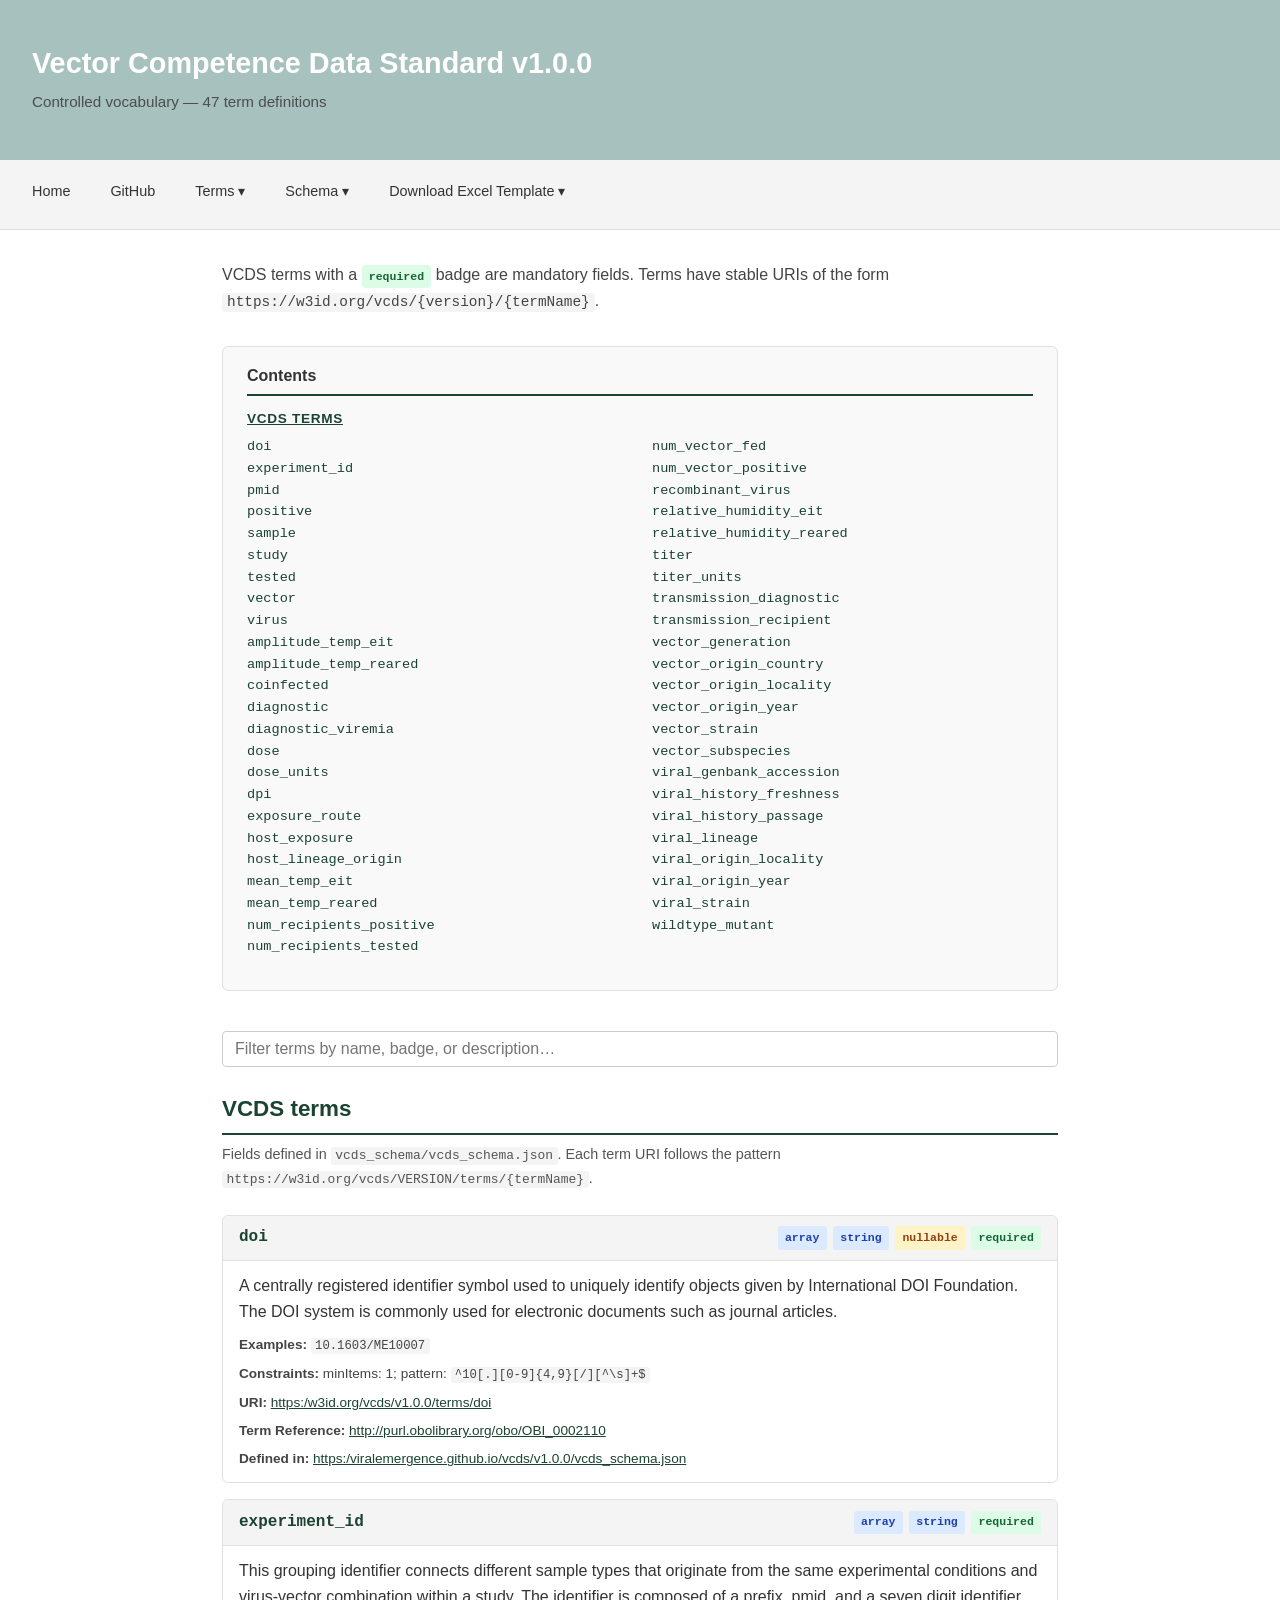
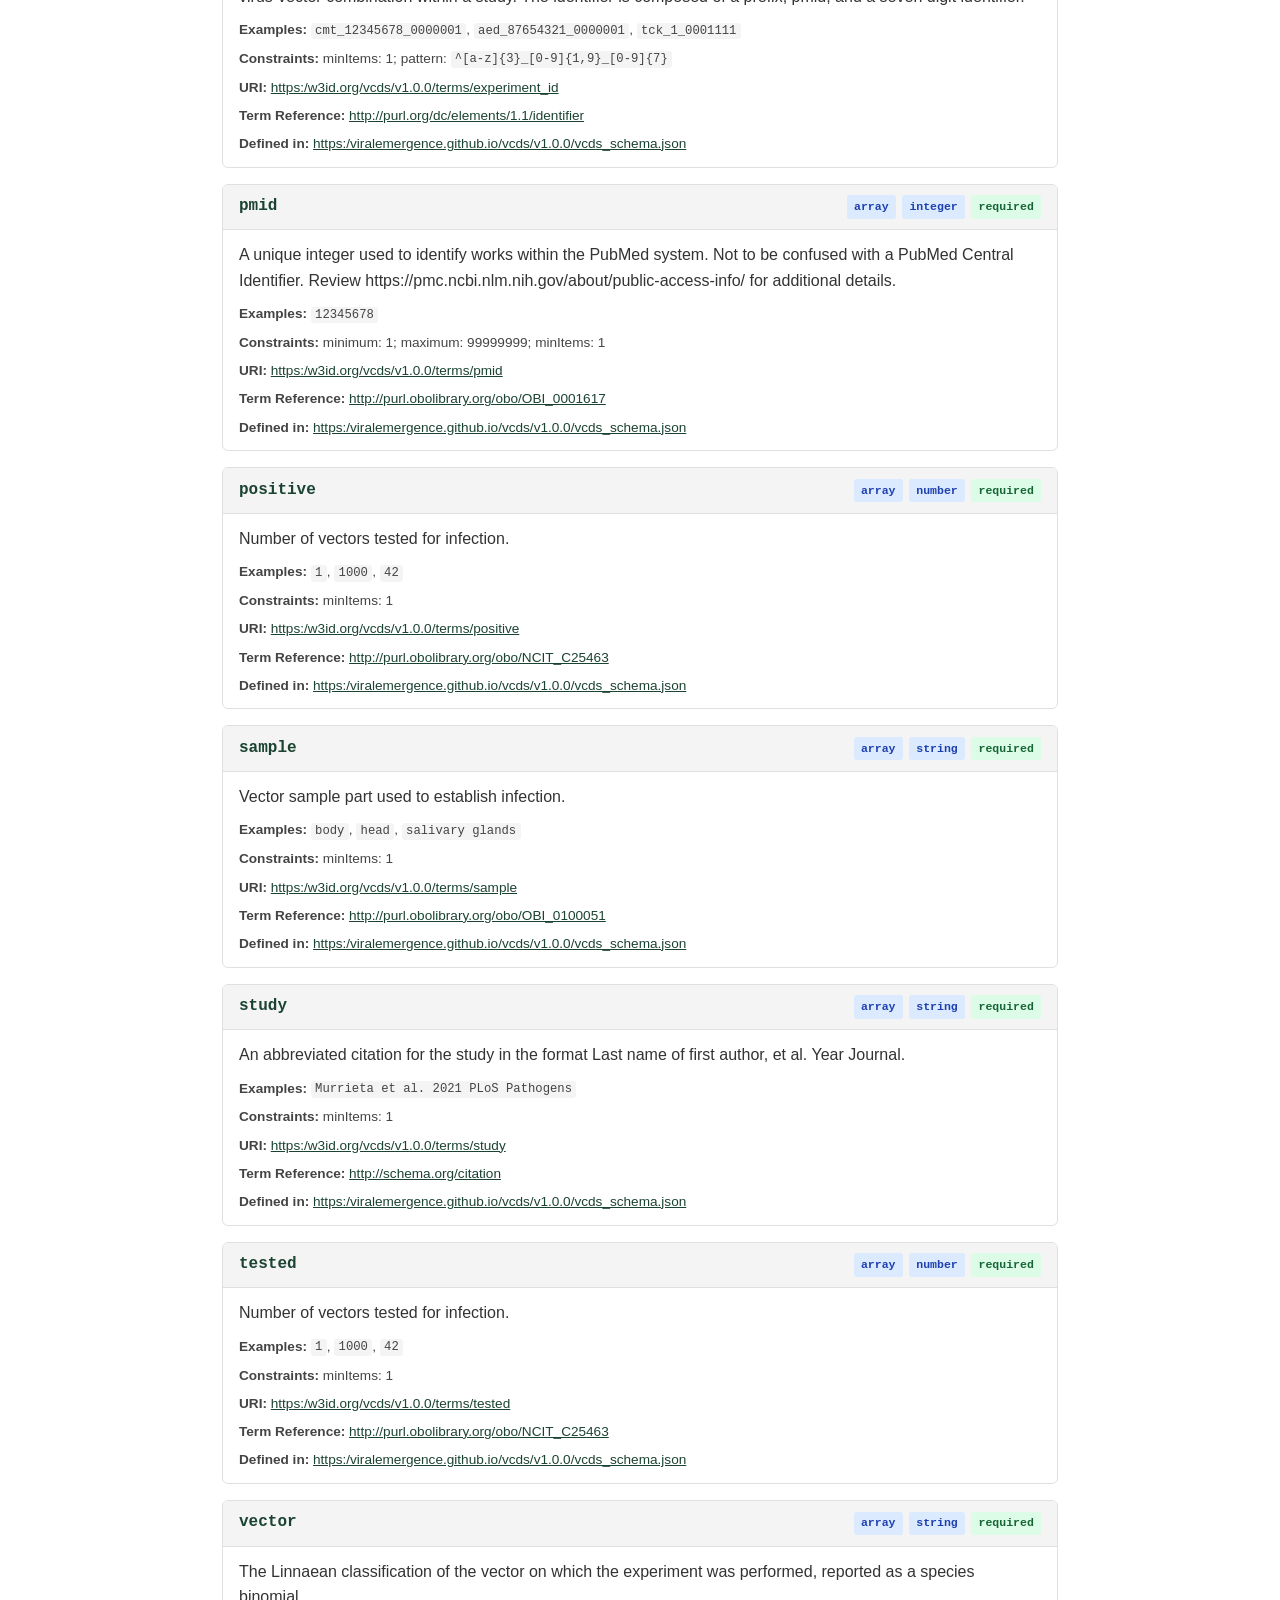
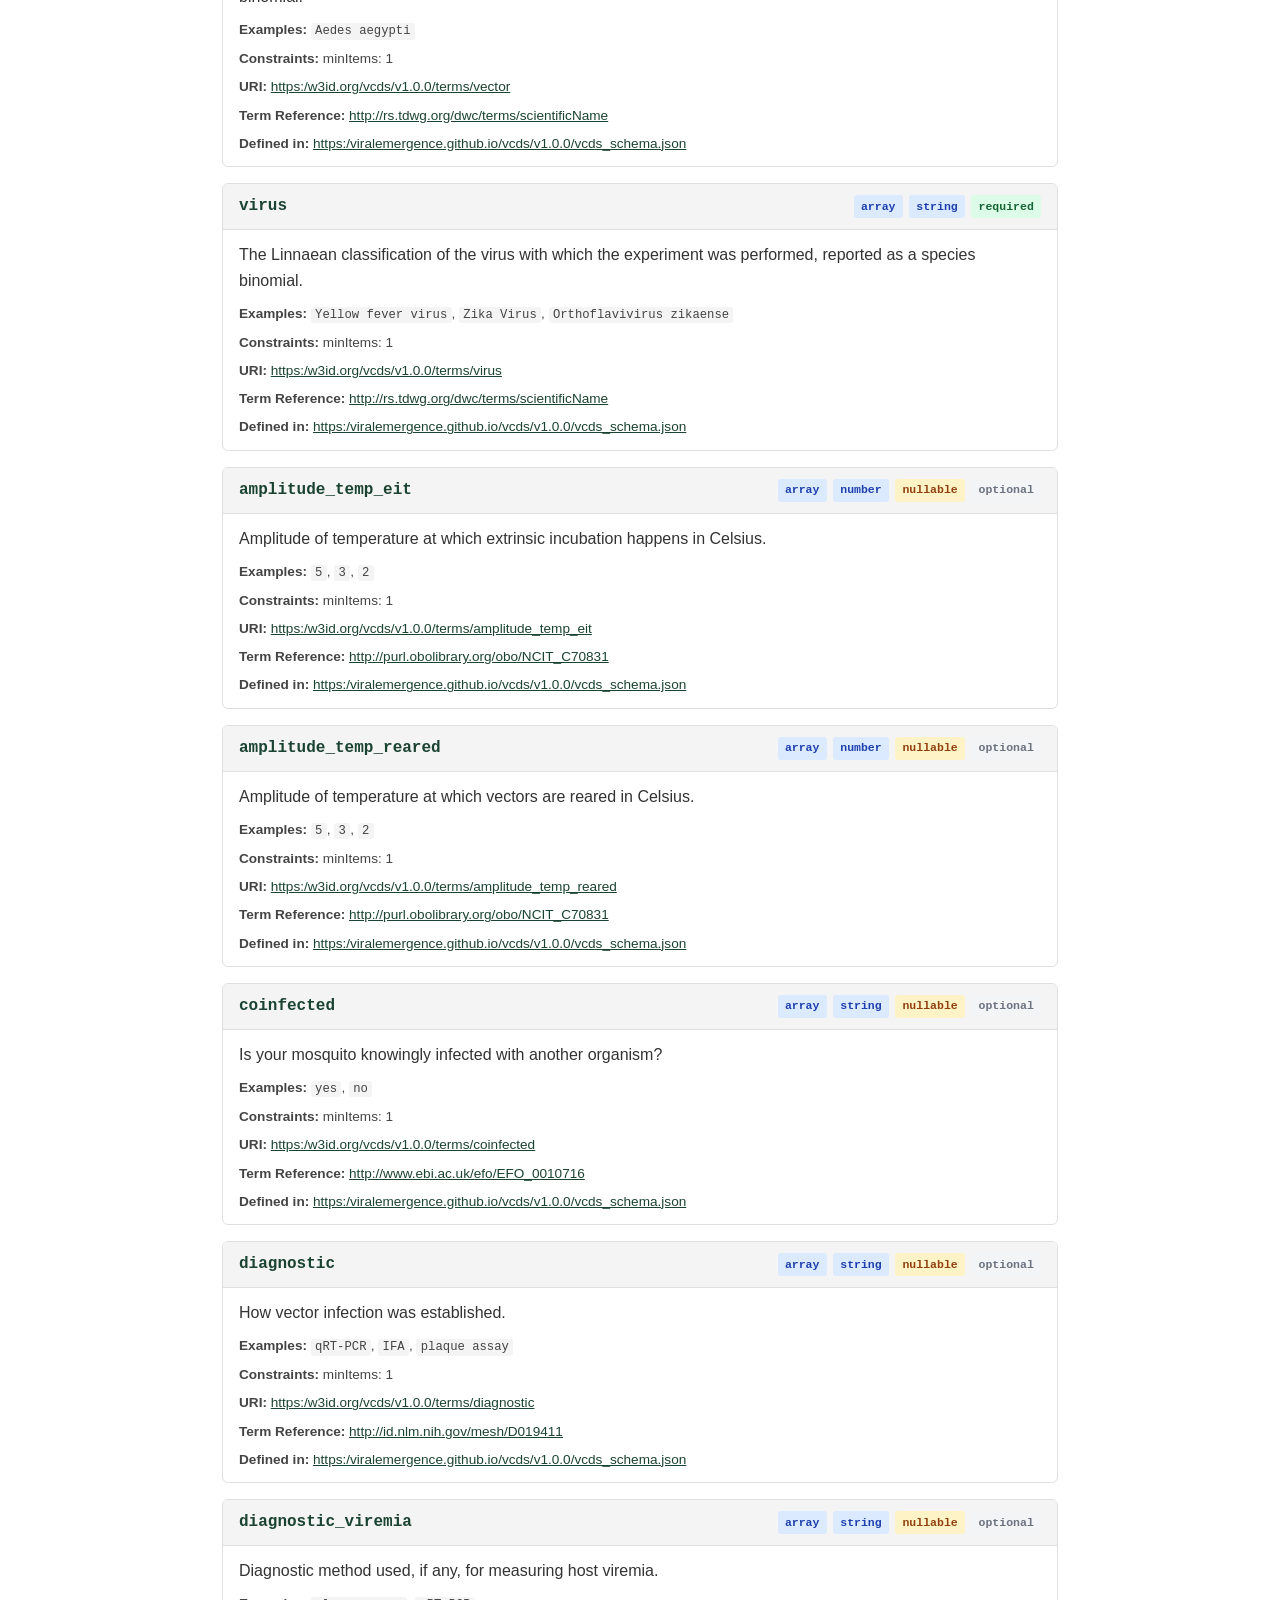
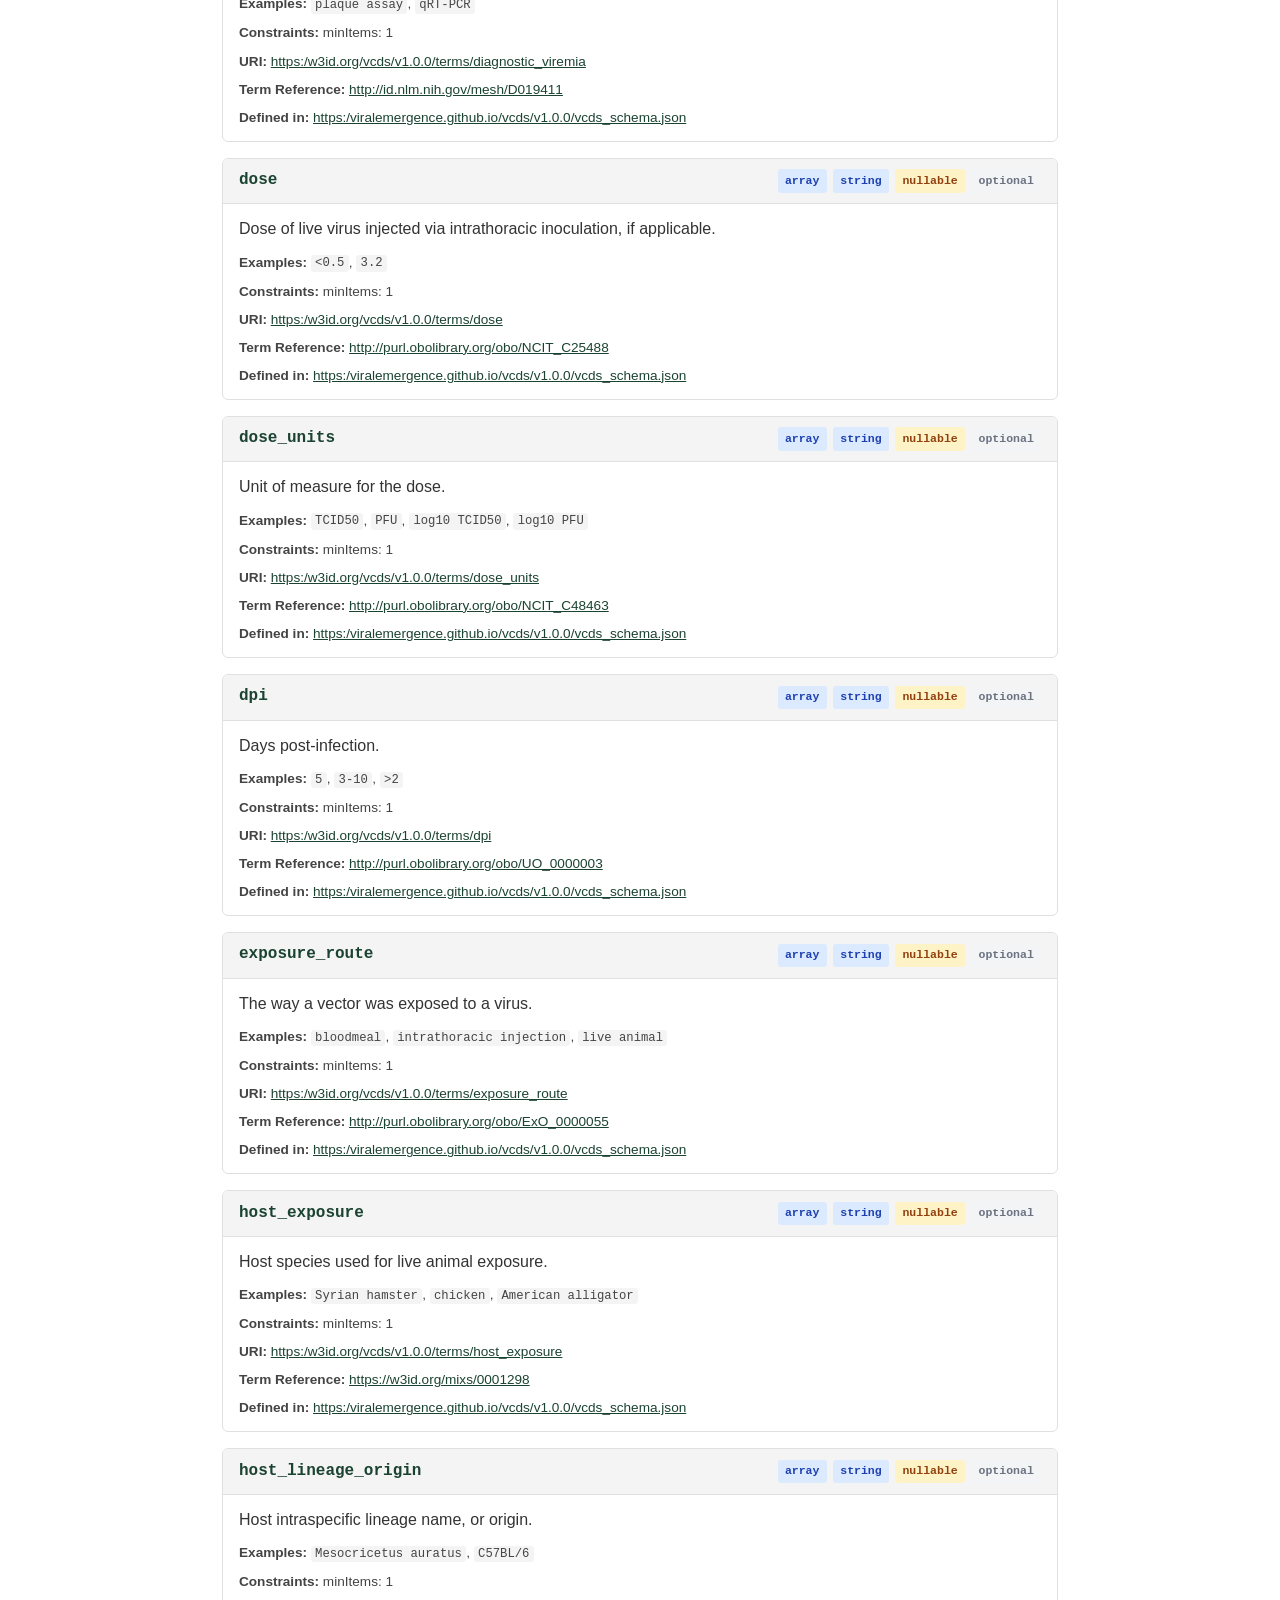
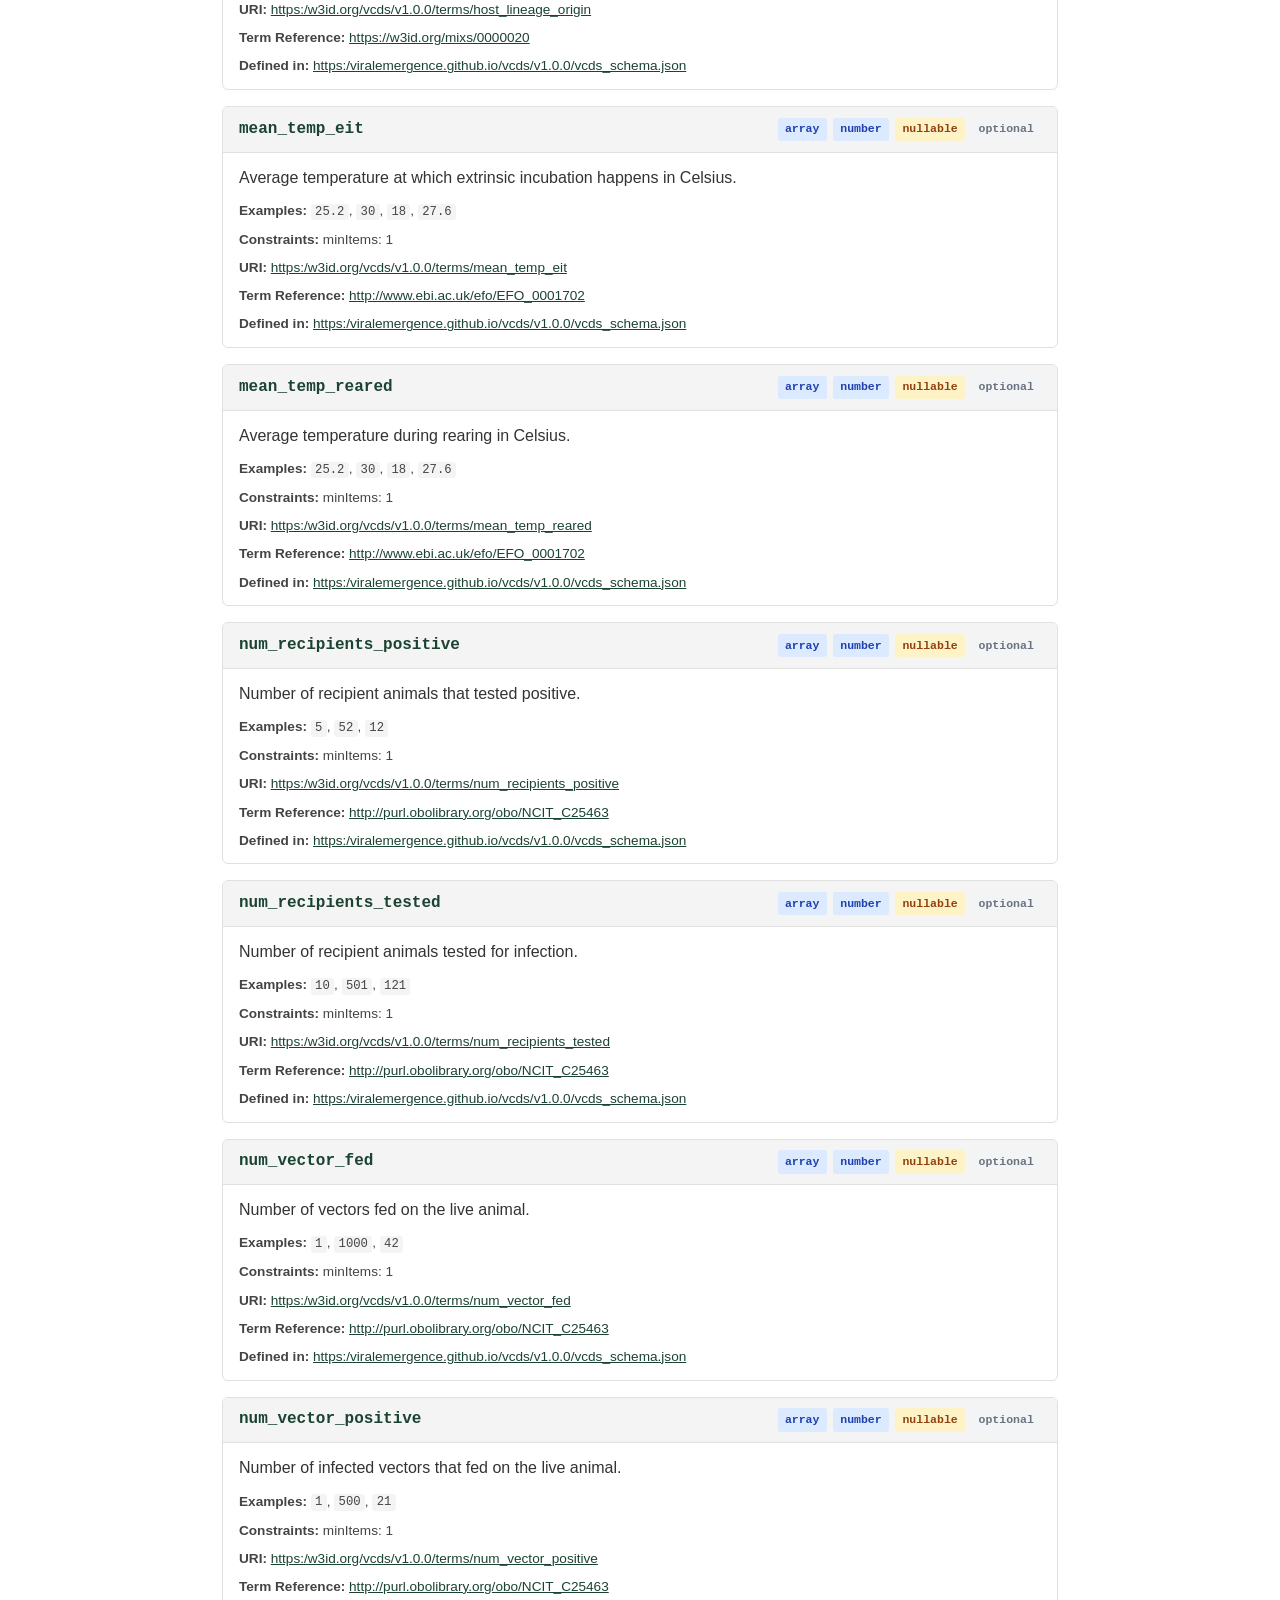
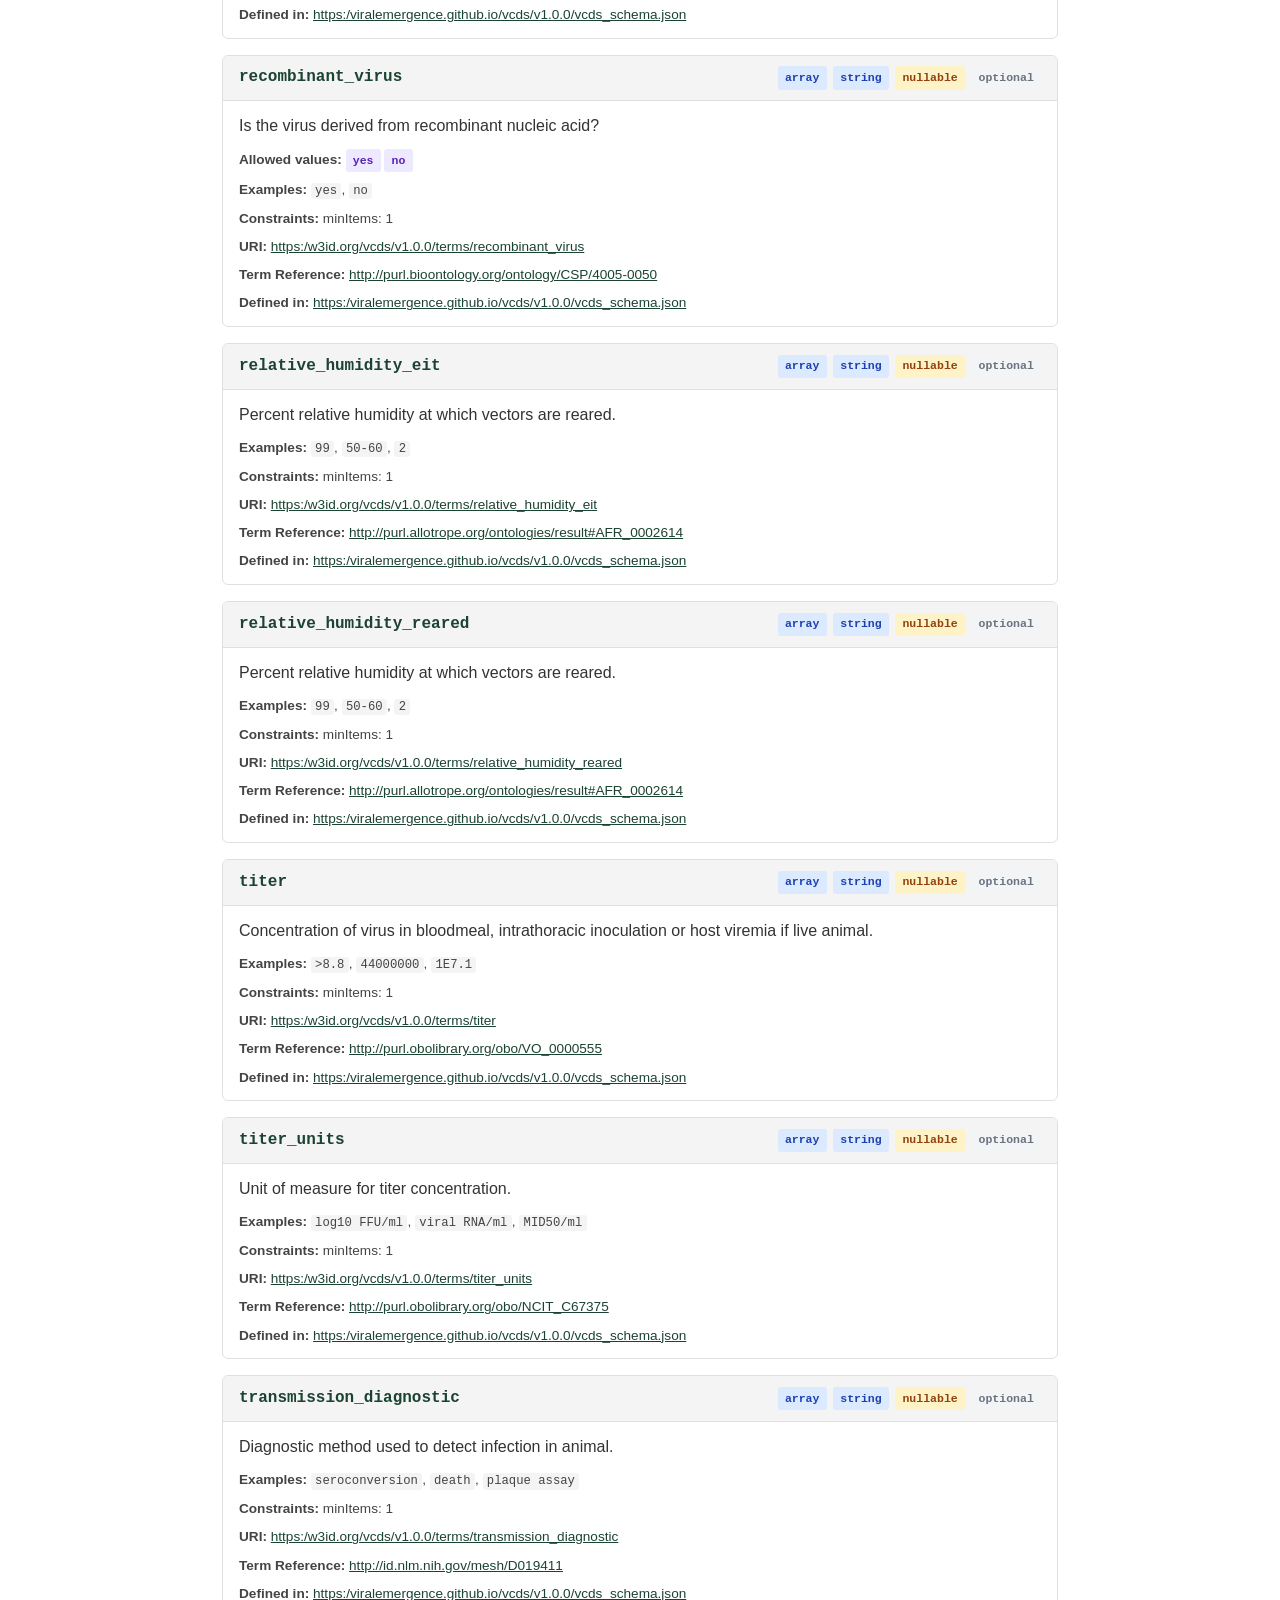
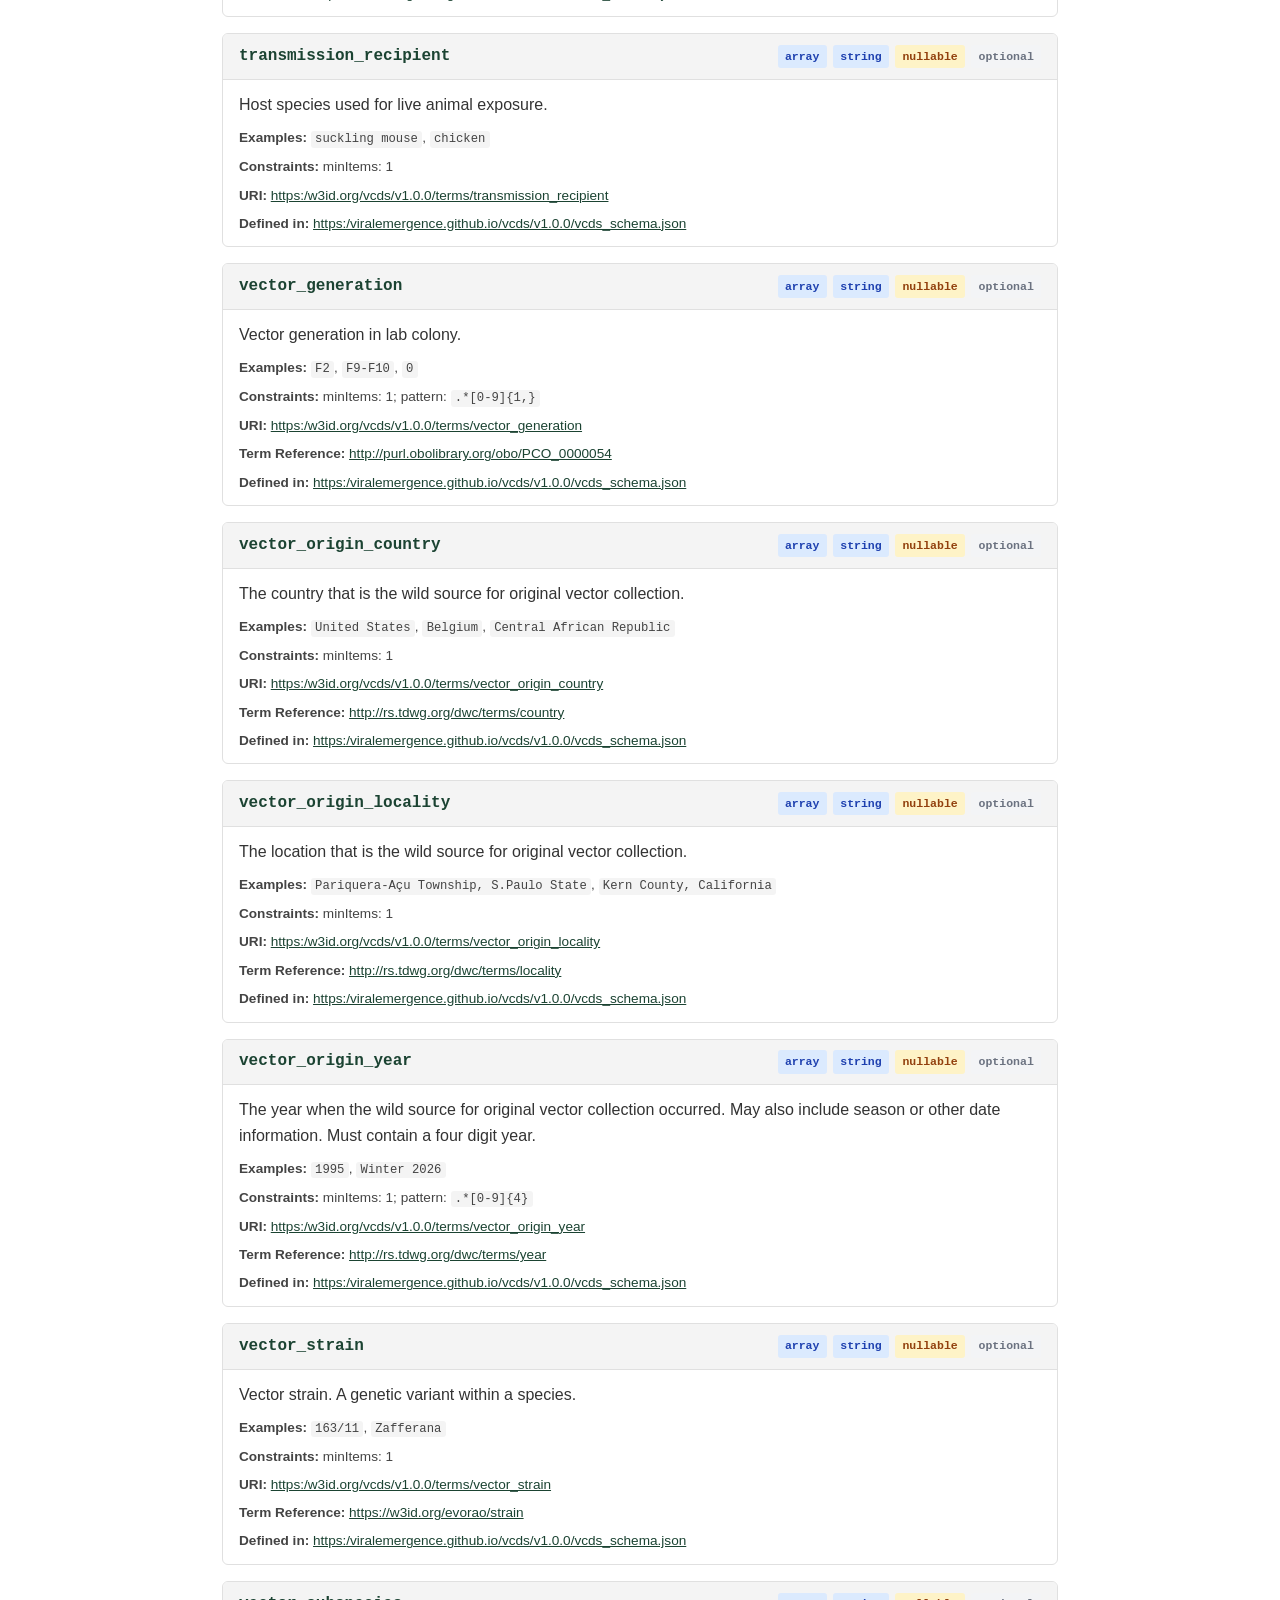
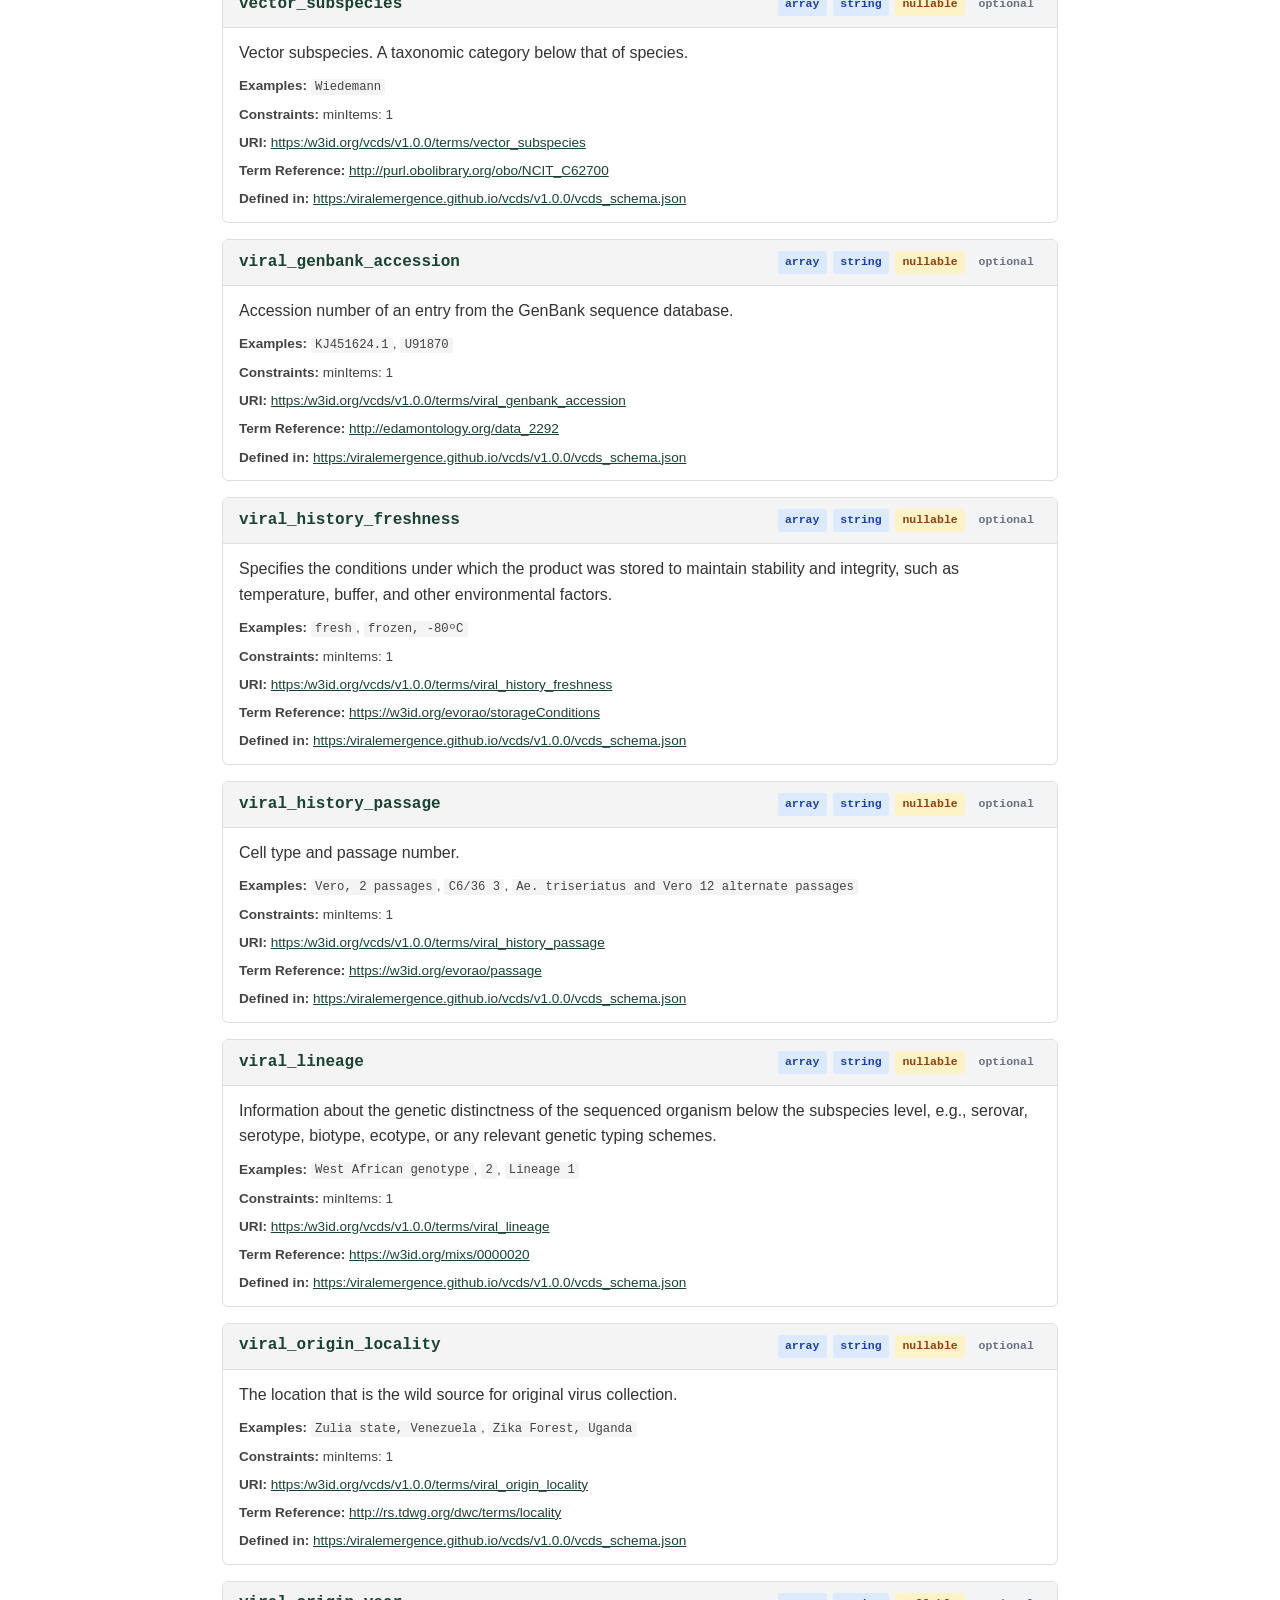
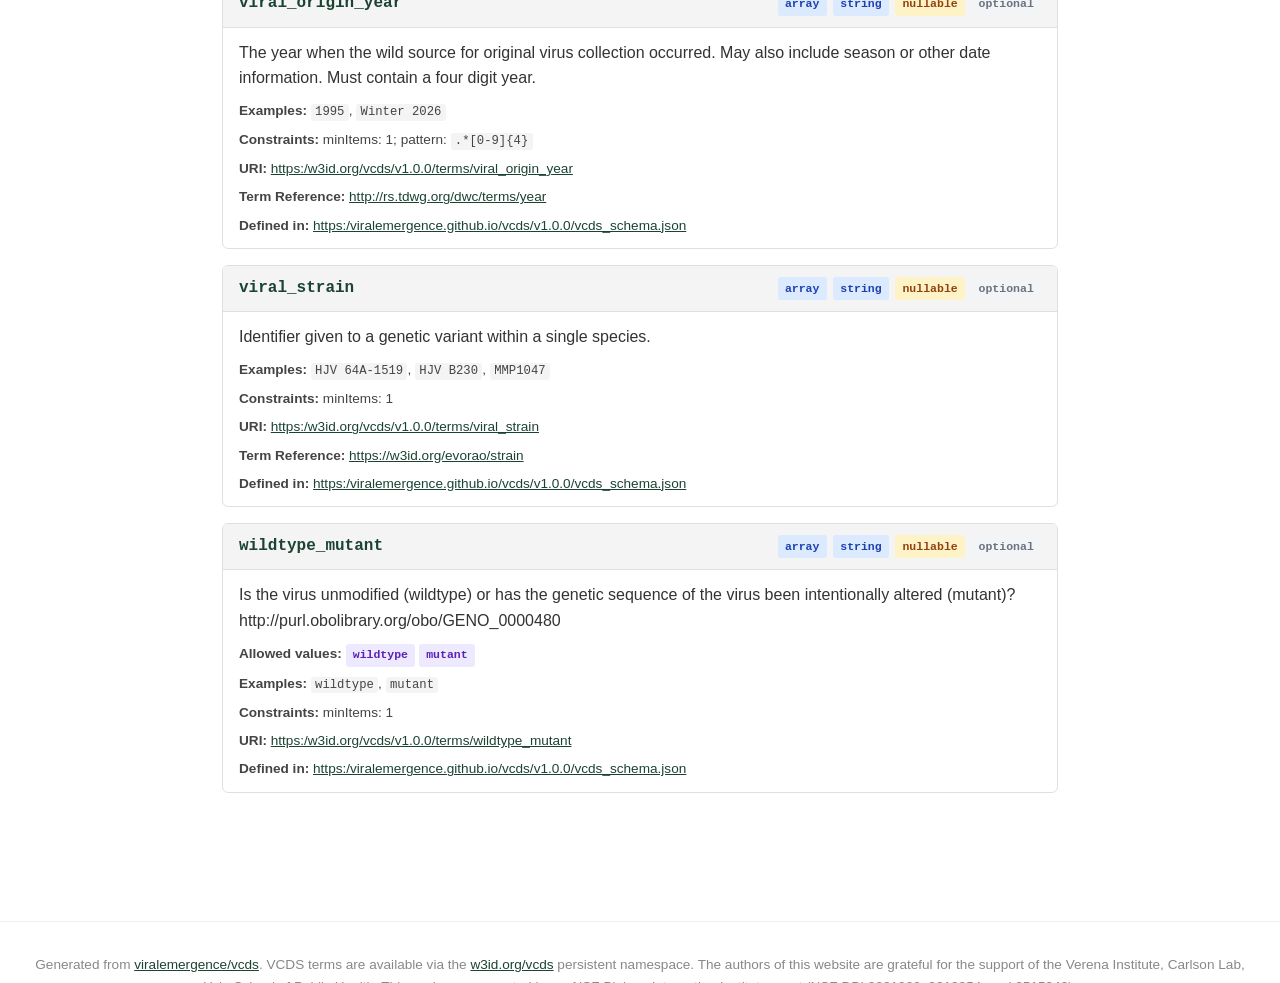
==== commit f76c9841: "chore: regenerate terms page from schema" ====
--- a/docs/v1.0.0/terms/index.html
+++ b/docs/v1.0.0/terms/index.html
@@ -42,11 +42,11 @@
     <li class="dropdown">
       <a href="https://viralemergence.github.io/vcds/v1.2.0/vcds_template_1_2_0.xlsx" class="dropdown-toggle">Download Excel Template ▾</a>
       <ul class="dropdown-menu">
-              <li><a href="https://viralemergence.github.io/vcds/v1.2.0/vcds_template_1_2_0.xlsx" download=v1.2.0>v1.2.0</a></li>
-      <li><a href="https://viralemergence.github.io/vcds/v1.1.0/vcds_template_1_1_0.xlsx" download=v1.1.0>v1.1.0</a></li>
-      <li><a href="https://viralemergence.github.io/vcds/v1.0.0/vcds_template_1_0_0.xlsx" download=v1.0.0>v1.0.0</a></li>
-      <li><a href="https://viralemergence.github.io/vcds/v0.0.2 (Oropouche release)/COMET_template_0_0_2.xlsx" download=v0.0.2 (Oropouche release)>v0.0.2 (Oropouche release)</a></li>
-      <li><a href="https://viralemergence.github.io/vcds/v0.0.1 (Paper release)/COMET_template_0_0_1.xlsx" download=v0.0.1 (Paper release)>v0.0.1 (Paper release)</a></li>
+              <li><a href="https://viralemergence.github.io/vcds/v1.2.0/vcds_template_1_2_0.xlsx" download=vcds_template_1_2_0.xlsx>v1.2.0</a></li>
+      <li><a href="https://viralemergence.github.io/vcds/v1.1.0/vcds_template_1_1_0.xlsx" download=vcds_template_1_1_0.xlsx>v1.1.0</a></li>
+      <li><a href="https://viralemergence.github.io/vcds/v1.0.0/vcds_template_1_0_0.xlsx" download=vcds_template_1_0_0.xlsx>v1.0.0</a></li>
+      <li><a href="https://viralemergence.github.io/vcds/v0.0.2 (Oropouche release)/COMET_template_0_0_2.xlsx" download=COMET_template_0_0_2.xlsx>v0.0.2 (Oropouche release)</a></li>
+      <li><a href="https://viralemergence.github.io/vcds/v0.0.1 (Paper release)/COMET_template_0_0_1.xlsx" download=COMET_template_0_0_1.xlsx>v0.0.1 (Paper release)</a></li>
       </ul>
     </li>
   </ul>
@@ -978,6 +978,9 @@
   <a href="https://github.com/viralemergence/vcds">viralemergence/vcds</a>.
   VCDS terms are available via the
   <a href="https://w3id.org/vcds/">w3id.org/vcds</a> persistent namespace.
+
+  The authors of this website are grateful for the support of the Verena Institute, Carlson Lab, Yale School of Public Health. This work was supported by an NSF Biology Integration Institute grant (NSF DBI 2021909, 2213854, and 2515340).
+
 </footer>
 
 <script>
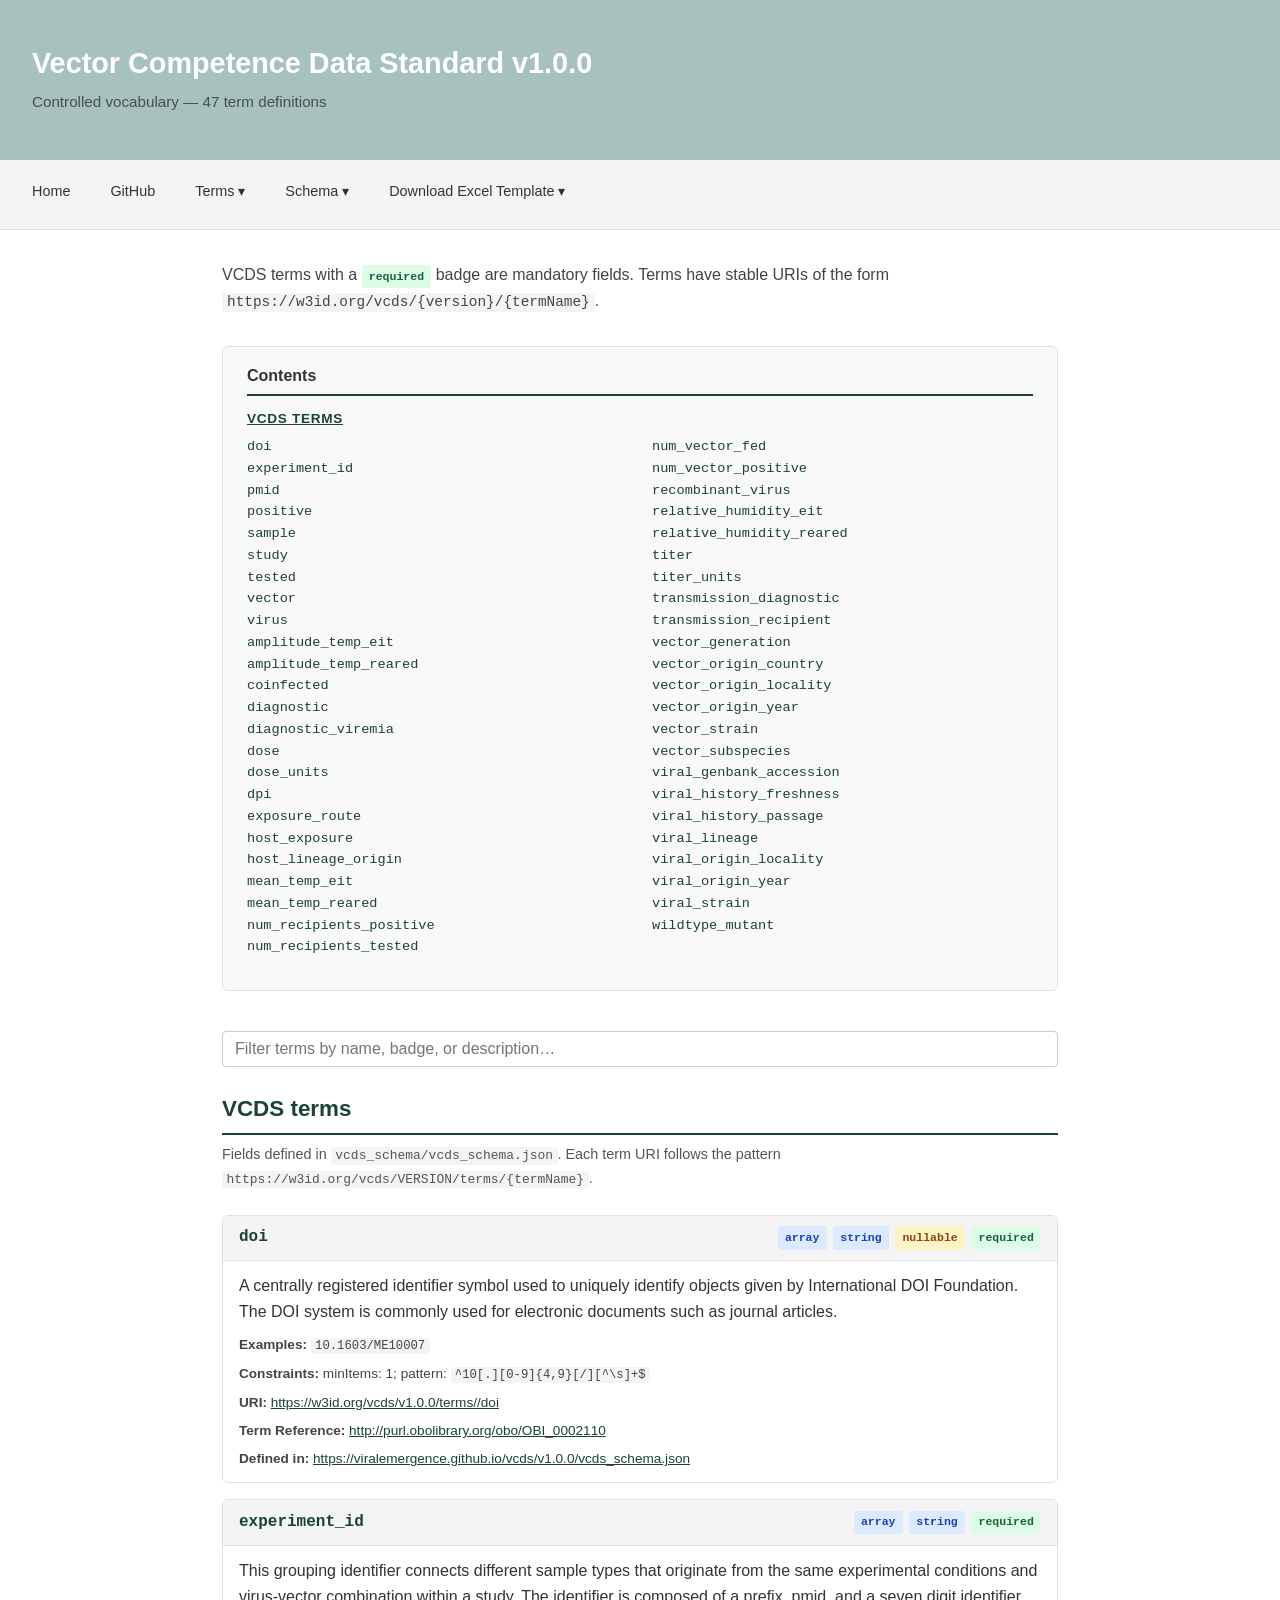
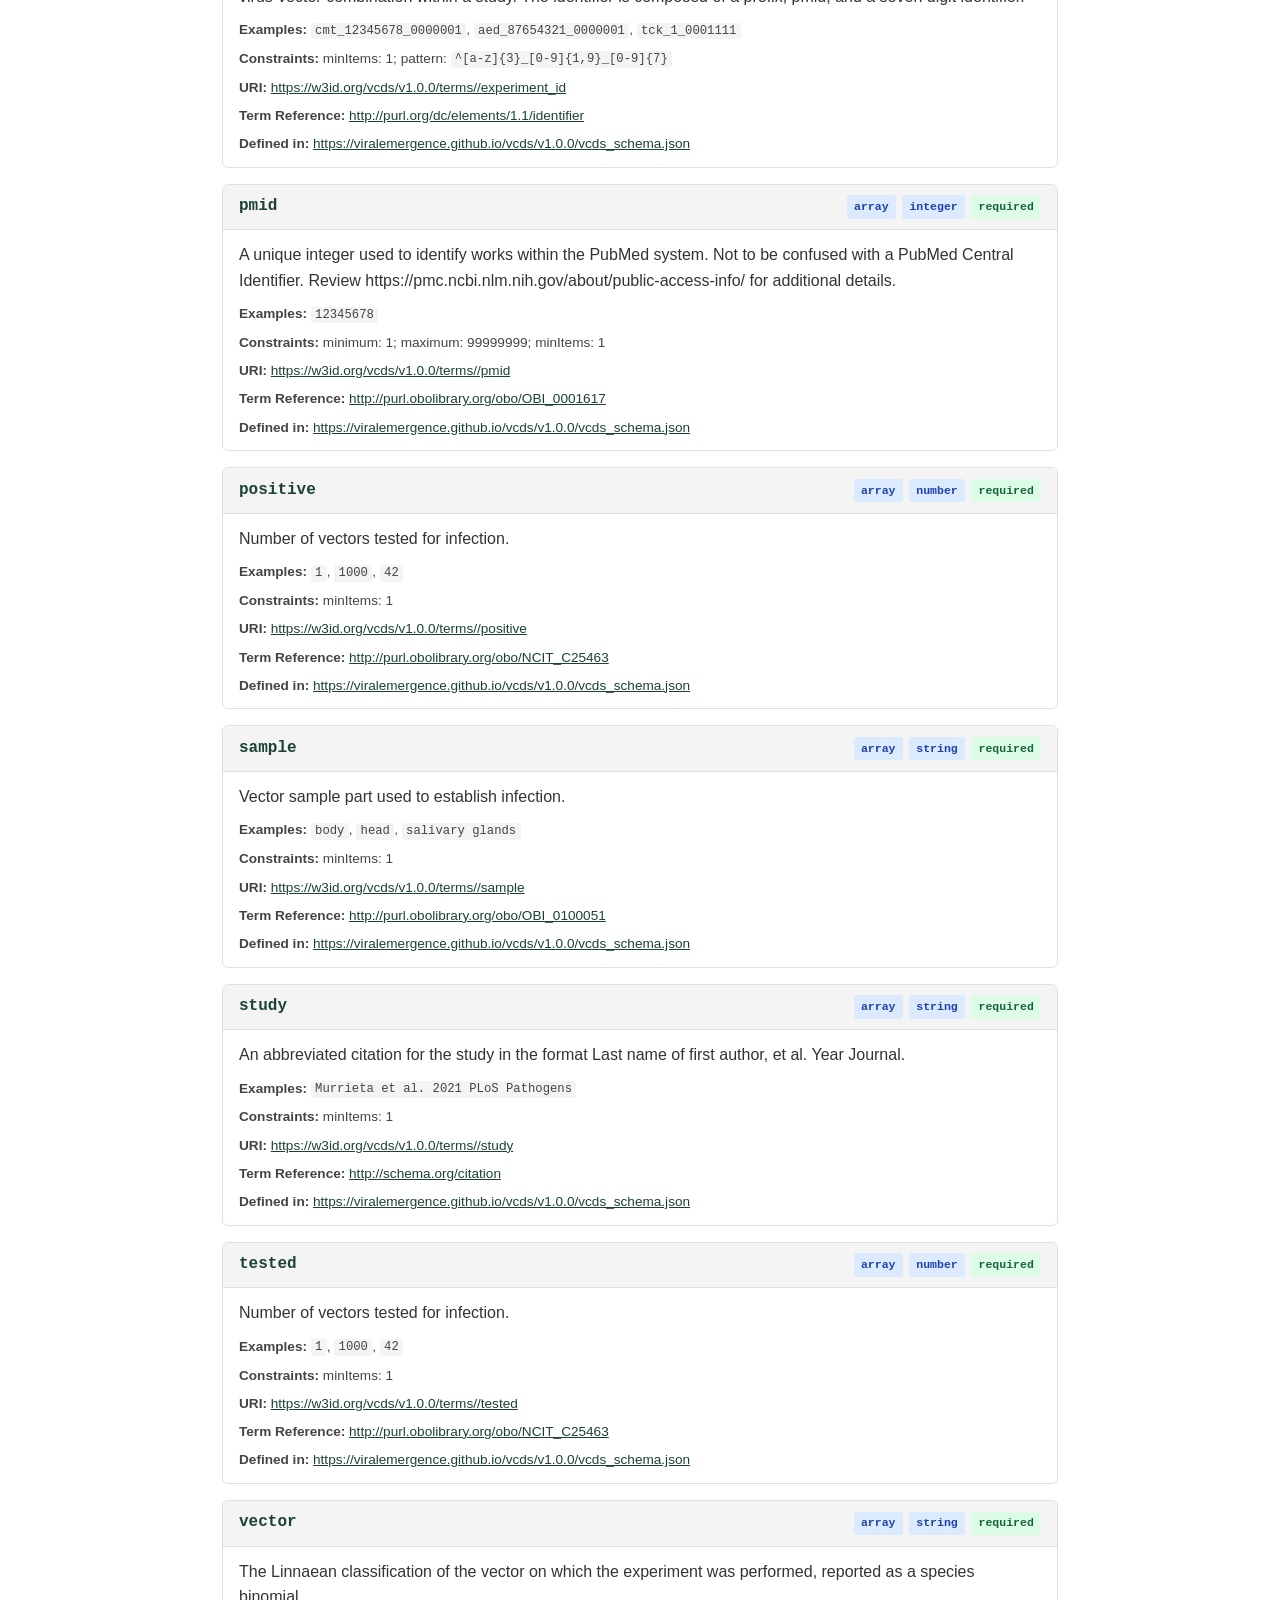
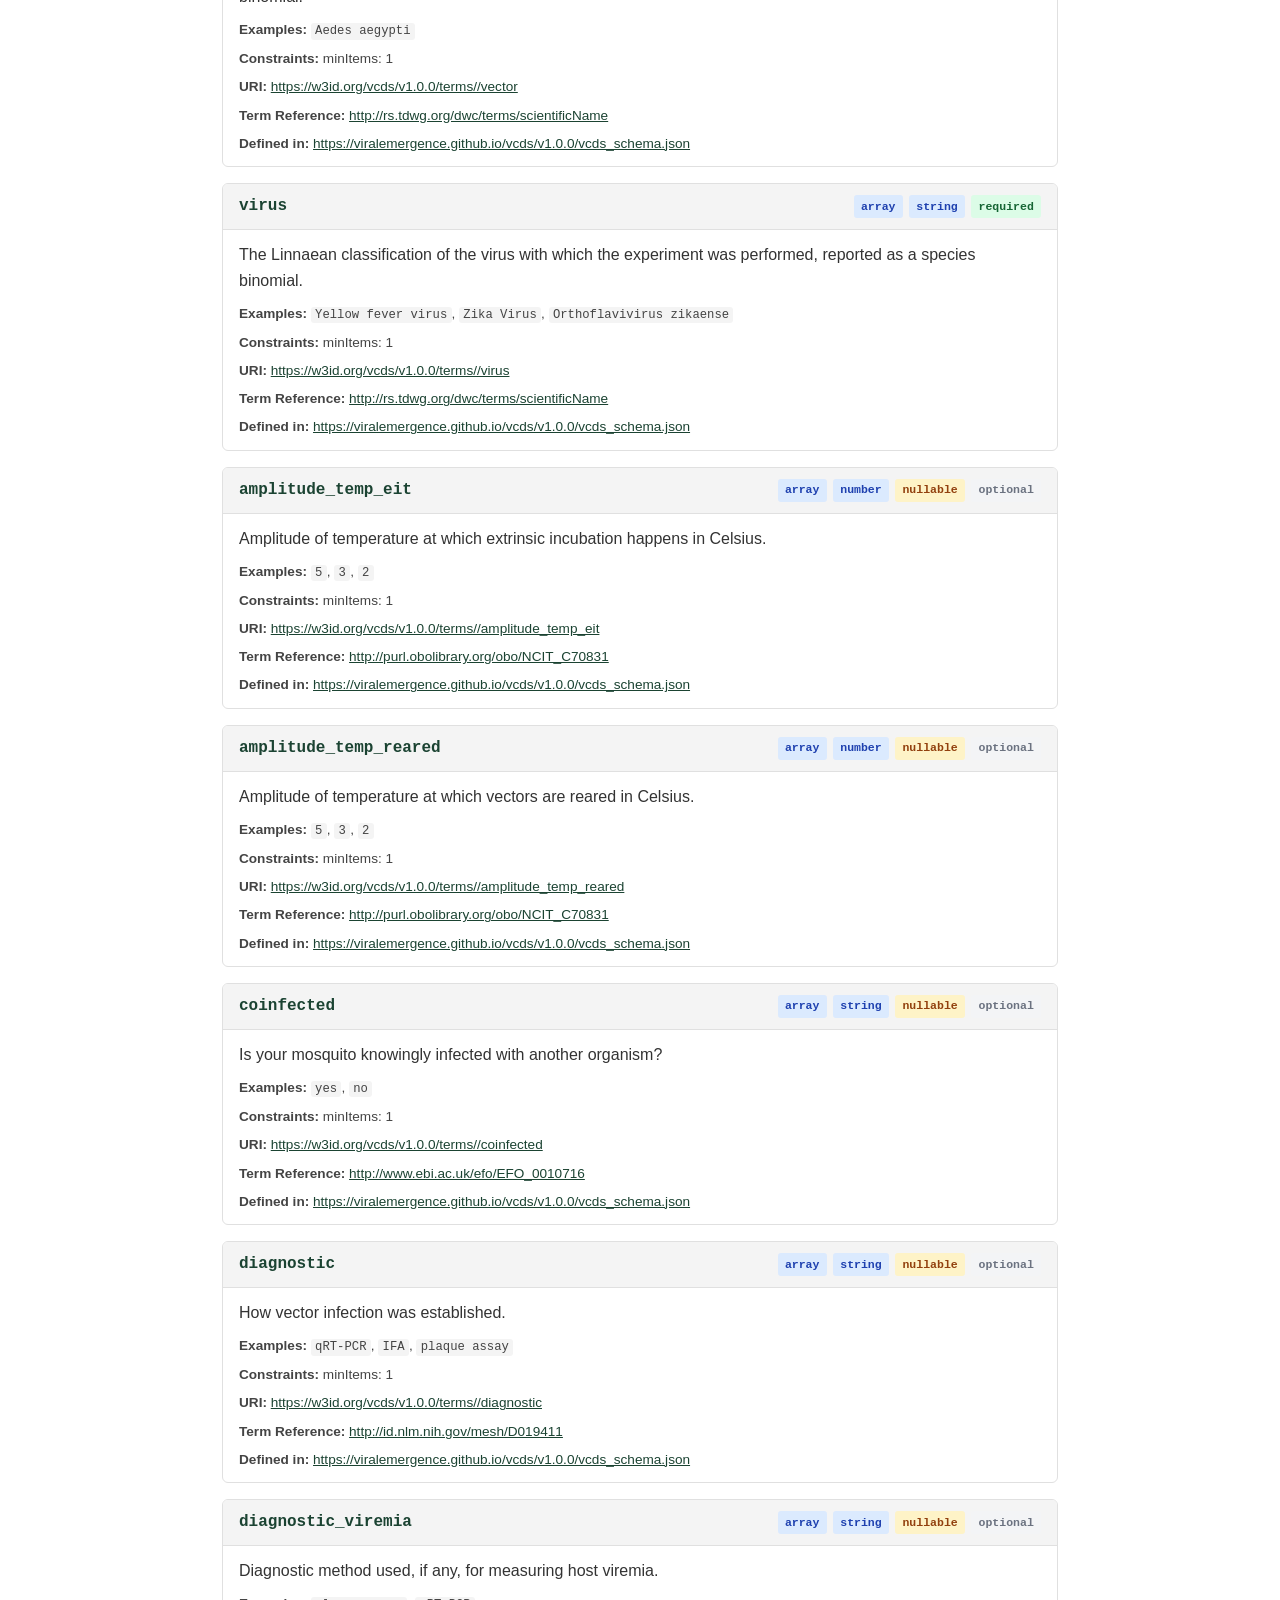
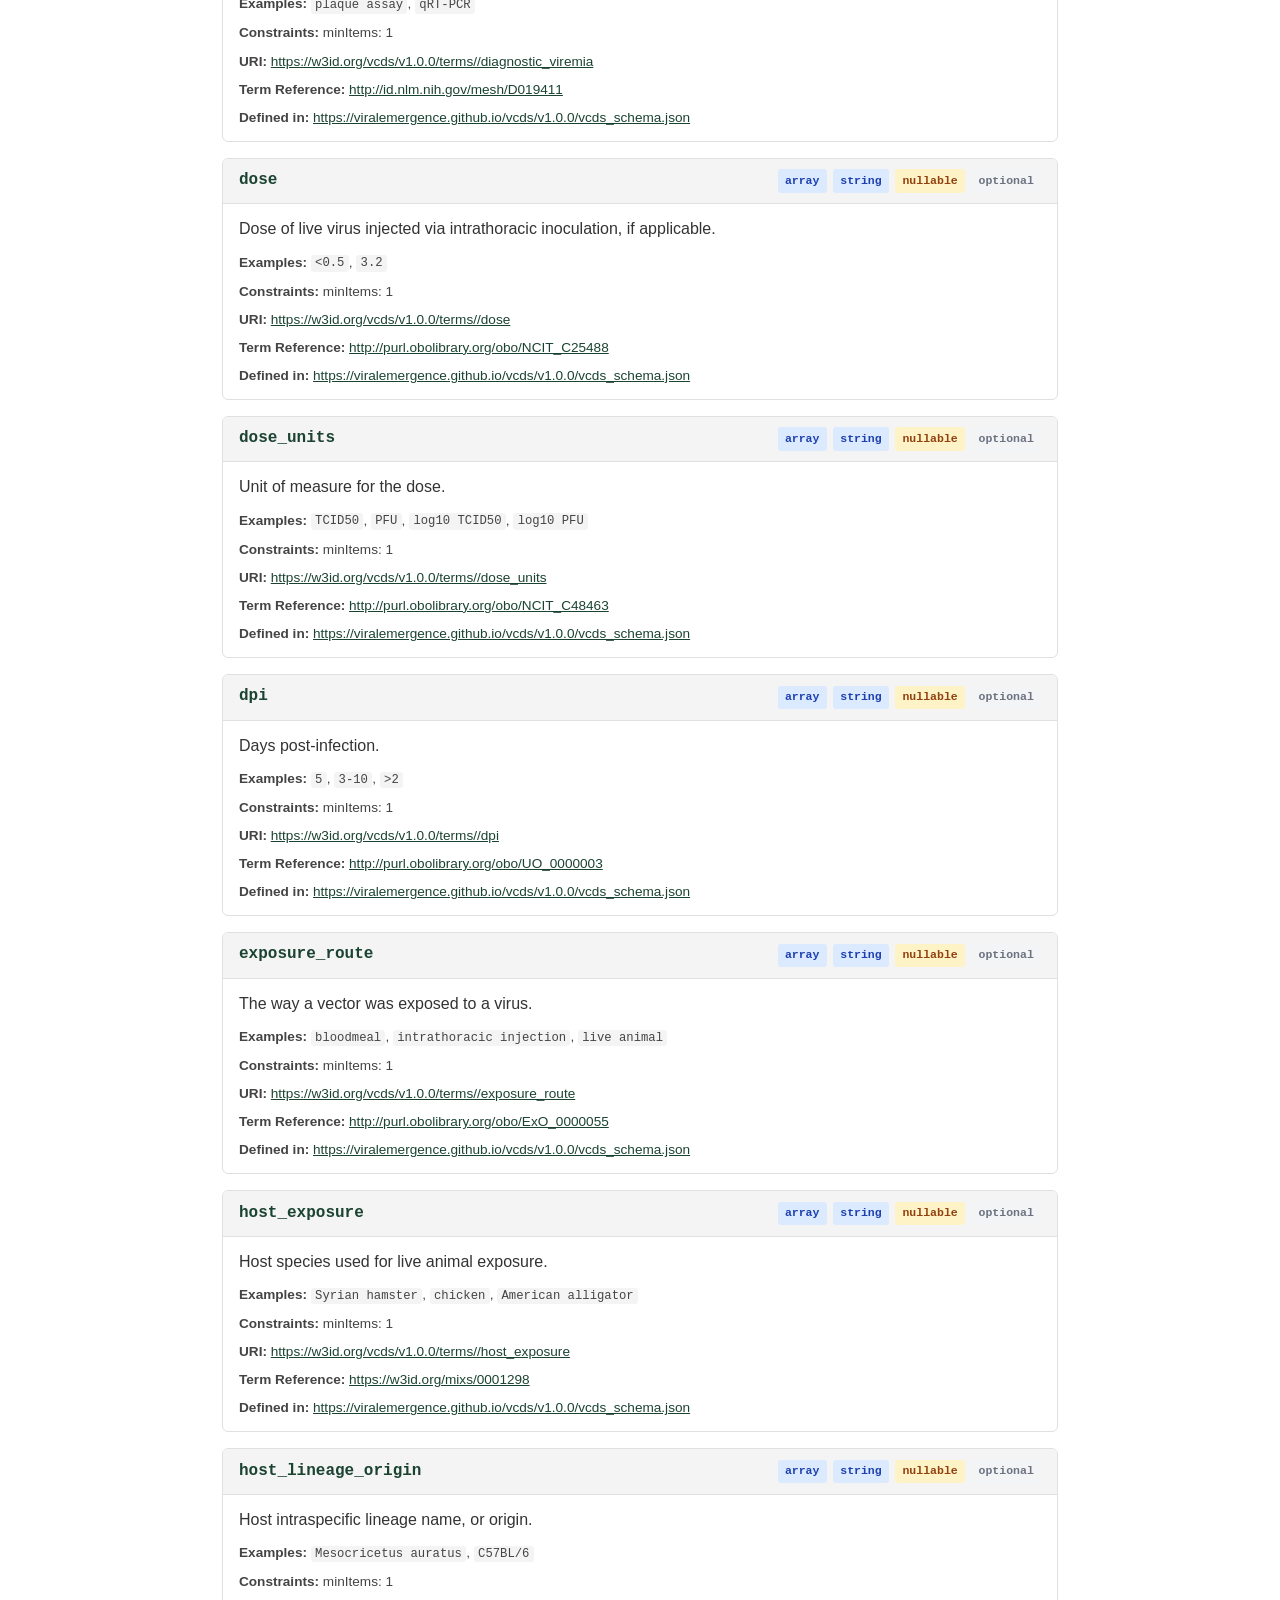
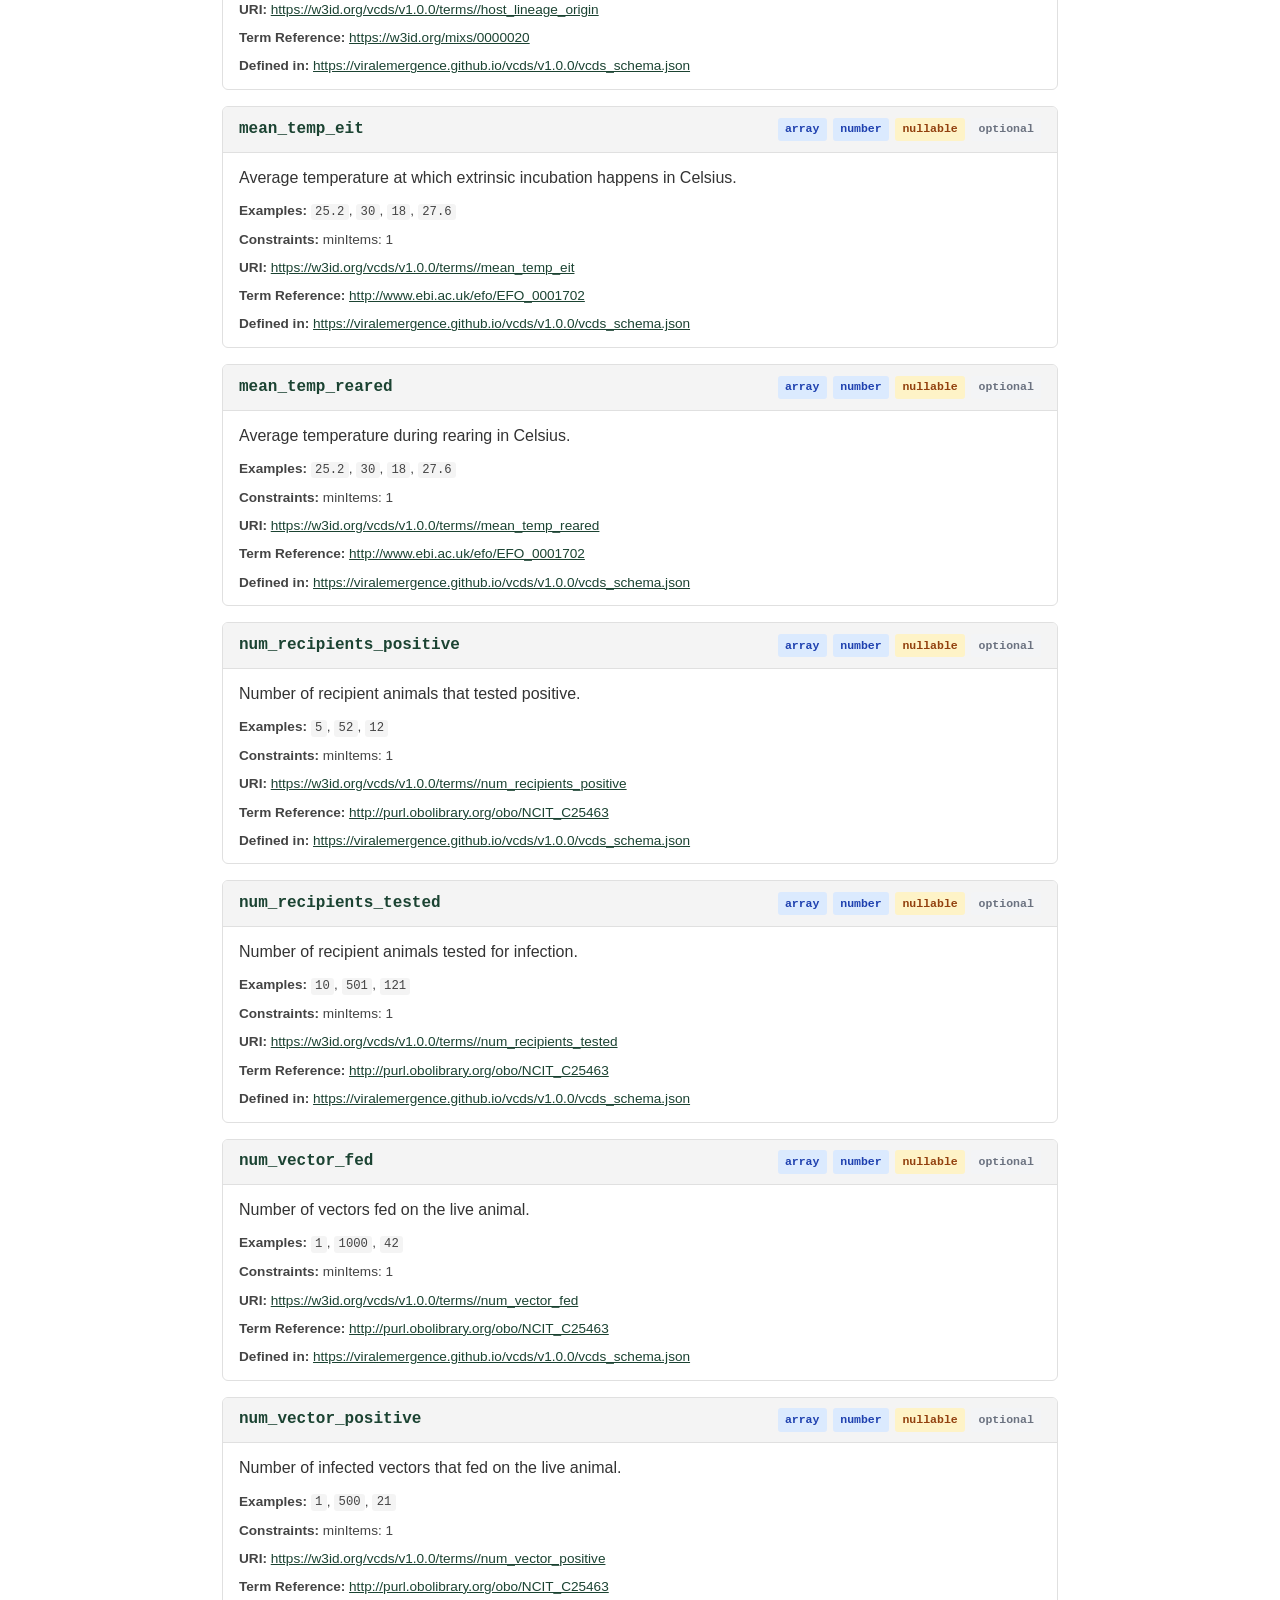
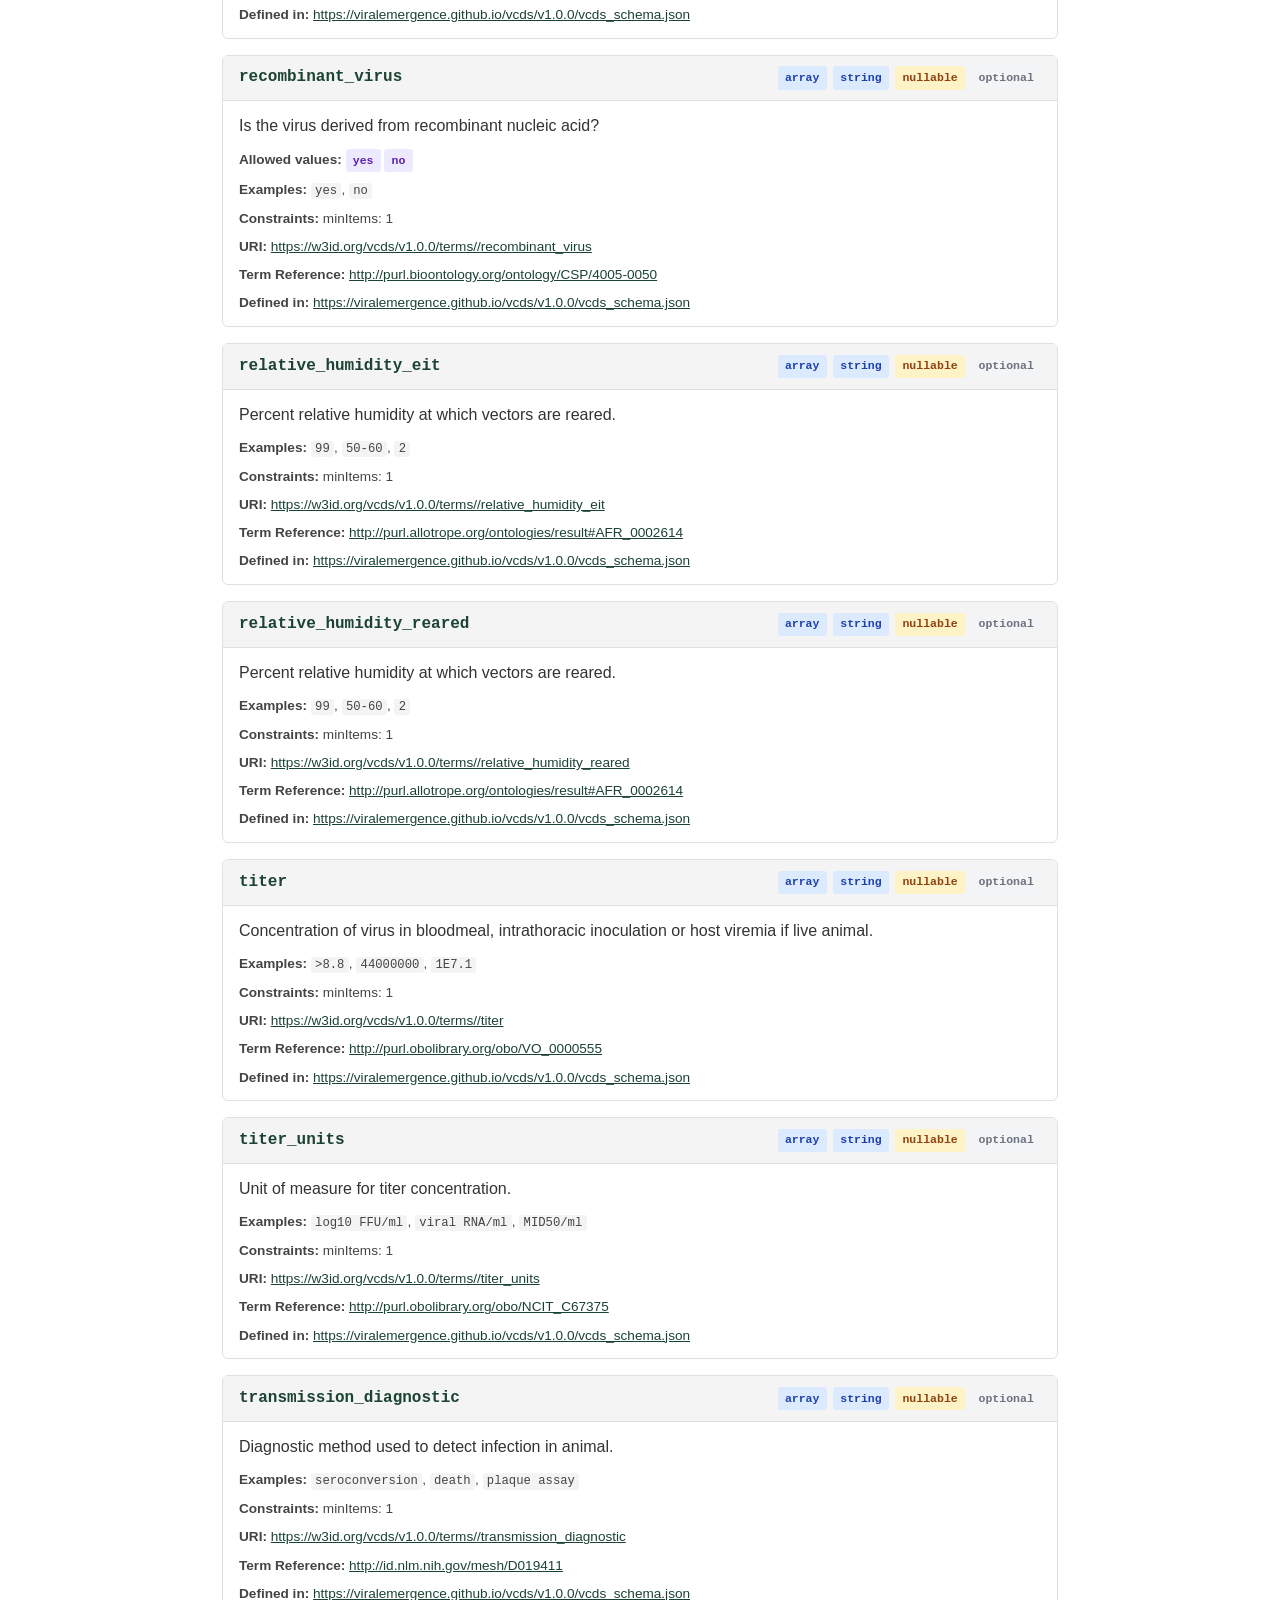
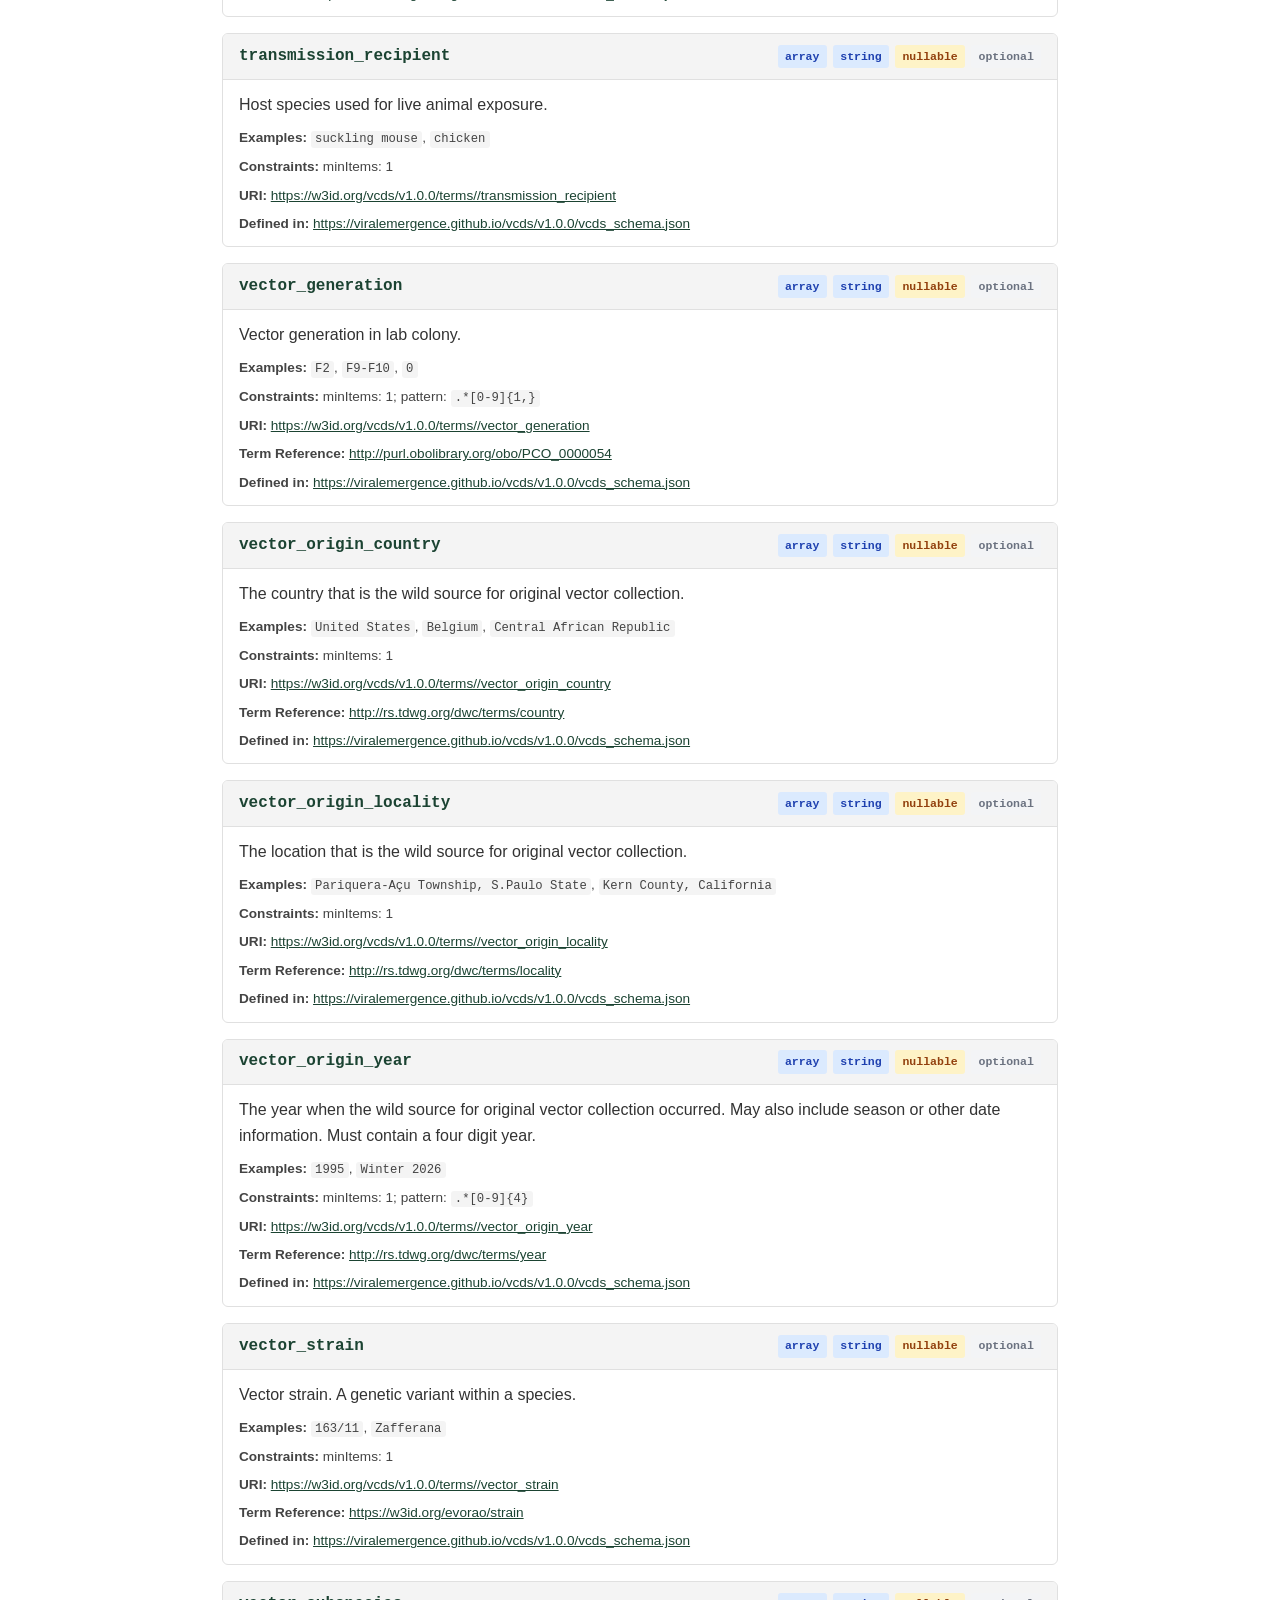
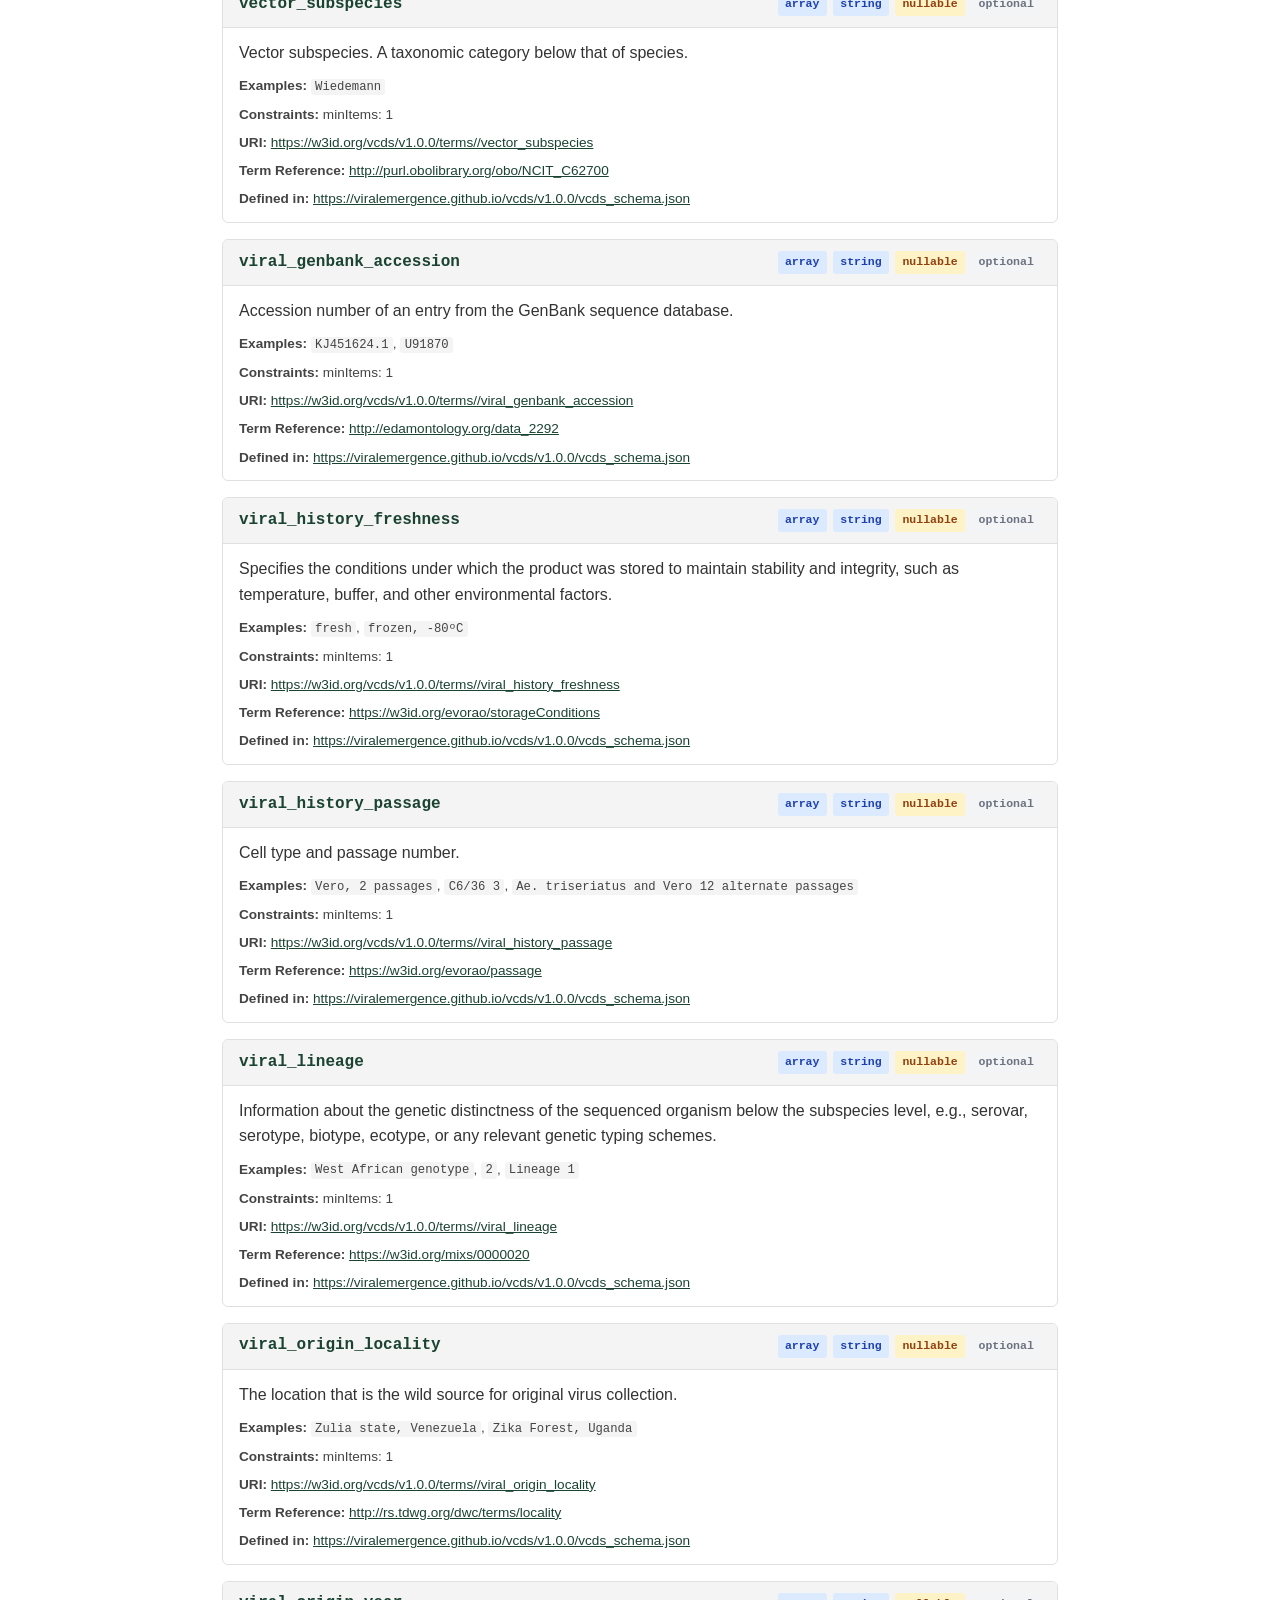
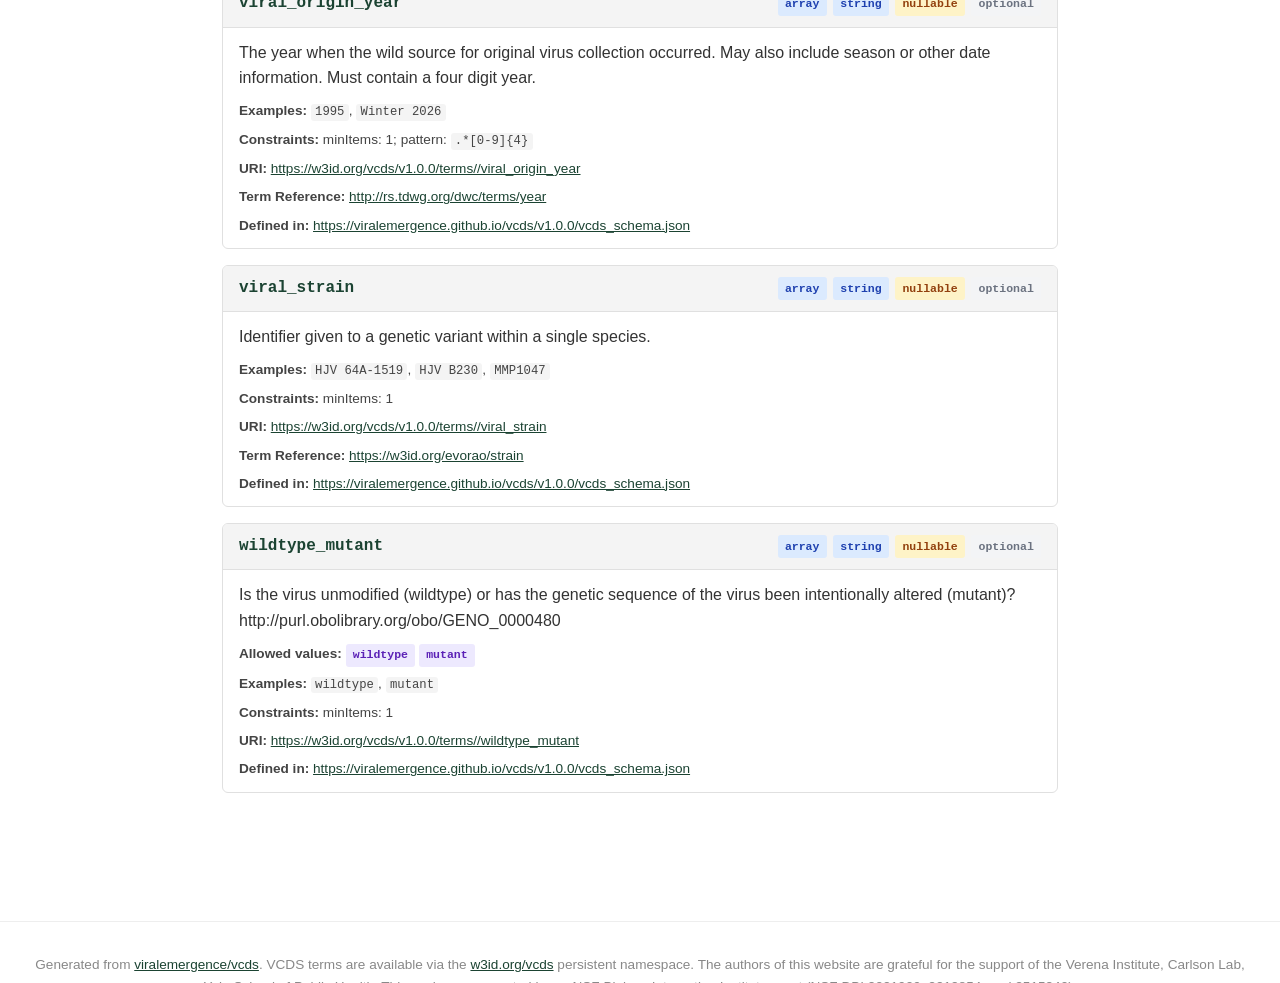
==== commit a73a6476: "chore: regenerate terms page from schema" ====
--- a/docs/v1.0.0/terms/index.html
+++ b/docs/v1.0.0/terms/index.html
@@ -136,9 +136,9 @@
       <p class="term-desc">A centrally registered identifier symbol used to uniquely identify objects given by International DOI Foundation. The DOI system is commonly used for electronic documents such as journal articles.</p>
       <div class="examples"><strong>Examples:</strong> <code>10.1603/ME10007</code></div>
       <div class="constraints"><strong>Constraints:</strong> minItems: 1; pattern: <code>^10[.][0-9]{4,9}[/][^\s]+$</code></div>
-      <div class="term-uri"><strong>URI:</strong> <a href="https:/w3id.org/vcds/v1.0.0/terms/doi">https:/w3id.org/vcds/v1.0.0/terms/doi</a></div>
+      <div class="term-uri"><strong>URI:</strong> <a href="https://w3id.org/vcds/v1.0.0/terms//doi">https://w3id.org/vcds/v1.0.0/terms//doi</a></div>
       <div class="dwc-ref"><strong>Term Reference:</strong> <a href="http://purl.obolibrary.org/obo/OBI_0002110">http://purl.obolibrary.org/obo/OBI_0002110</a></div>
-      <div class="schema-ref"><strong>Defined in:</strong> <a href="https:/viralemergence.github.io/vcds/v1.0.0/vcds_schema.json">https:/viralemergence.github.io/vcds/v1.0.0/vcds_schema.json</a></div>
+      <div class="schema-ref"><strong>Defined in:</strong> <a href="https://viralemergence.github.io/vcds/v1.0.0/vcds_schema.json">https://viralemergence.github.io/vcds/v1.0.0/vcds_schema.json</a></div>
     </div>
   </section>
 
@@ -154,9 +154,9 @@
       <p class="term-desc">This grouping identifier connects different sample types that originate from the same experimental conditions and virus-vector combination within a study. The identifier is composed of a prefix, pmid, and a seven digit identifier.</p>
       <div class="examples"><strong>Examples:</strong> <code>cmt_12345678_0000001</code>, <code>aed_87654321_0000001</code>, <code>tck_1_0001111</code></div>
       <div class="constraints"><strong>Constraints:</strong> minItems: 1; pattern: <code>^[a-z]{3}_[0-9]{1,9}_[0-9]{7}</code></div>
-      <div class="term-uri"><strong>URI:</strong> <a href="https:/w3id.org/vcds/v1.0.0/terms/experiment_id">https:/w3id.org/vcds/v1.0.0/terms/experiment_id</a></div>
+      <div class="term-uri"><strong>URI:</strong> <a href="https://w3id.org/vcds/v1.0.0/terms//experiment_id">https://w3id.org/vcds/v1.0.0/terms//experiment_id</a></div>
       <div class="dwc-ref"><strong>Term Reference:</strong> <a href="http://purl.org/dc/elements/1.1/identifier">http://purl.org/dc/elements/1.1/identifier</a></div>
-      <div class="schema-ref"><strong>Defined in:</strong> <a href="https:/viralemergence.github.io/vcds/v1.0.0/vcds_schema.json">https:/viralemergence.github.io/vcds/v1.0.0/vcds_schema.json</a></div>
+      <div class="schema-ref"><strong>Defined in:</strong> <a href="https://viralemergence.github.io/vcds/v1.0.0/vcds_schema.json">https://viralemergence.github.io/vcds/v1.0.0/vcds_schema.json</a></div>
     </div>
   </section>
 
@@ -172,9 +172,9 @@
       <p class="term-desc">A unique integer used to identify works within the PubMed system. Not to be confused with a PubMed Central Identifier. Review https://pmc.ncbi.nlm.nih.gov/about/public-access-info/ for additional details.</p>
       <div class="examples"><strong>Examples:</strong> <code>12345678</code></div>
       <div class="constraints"><strong>Constraints:</strong> minimum: 1; maximum: 99999999; minItems: 1</div>
-      <div class="term-uri"><strong>URI:</strong> <a href="https:/w3id.org/vcds/v1.0.0/terms/pmid">https:/w3id.org/vcds/v1.0.0/terms/pmid</a></div>
+      <div class="term-uri"><strong>URI:</strong> <a href="https://w3id.org/vcds/v1.0.0/terms//pmid">https://w3id.org/vcds/v1.0.0/terms//pmid</a></div>
       <div class="dwc-ref"><strong>Term Reference:</strong> <a href="http://purl.obolibrary.org/obo/OBI_0001617">http://purl.obolibrary.org/obo/OBI_0001617</a></div>
-      <div class="schema-ref"><strong>Defined in:</strong> <a href="https:/viralemergence.github.io/vcds/v1.0.0/vcds_schema.json">https:/viralemergence.github.io/vcds/v1.0.0/vcds_schema.json</a></div>
+      <div class="schema-ref"><strong>Defined in:</strong> <a href="https://viralemergence.github.io/vcds/v1.0.0/vcds_schema.json">https://viralemergence.github.io/vcds/v1.0.0/vcds_schema.json</a></div>
     </div>
   </section>
 
@@ -190,9 +190,9 @@
       <p class="term-desc">Number of vectors tested for infection.</p>
       <div class="examples"><strong>Examples:</strong> <code>1</code>, <code>1000</code>, <code>42</code></div>
       <div class="constraints"><strong>Constraints:</strong> minItems: 1</div>
-      <div class="term-uri"><strong>URI:</strong> <a href="https:/w3id.org/vcds/v1.0.0/terms/positive">https:/w3id.org/vcds/v1.0.0/terms/positive</a></div>
+      <div class="term-uri"><strong>URI:</strong> <a href="https://w3id.org/vcds/v1.0.0/terms//positive">https://w3id.org/vcds/v1.0.0/terms//positive</a></div>
       <div class="dwc-ref"><strong>Term Reference:</strong> <a href="http://purl.obolibrary.org/obo/NCIT_C25463">http://purl.obolibrary.org/obo/NCIT_C25463</a></div>
-      <div class="schema-ref"><strong>Defined in:</strong> <a href="https:/viralemergence.github.io/vcds/v1.0.0/vcds_schema.json">https:/viralemergence.github.io/vcds/v1.0.0/vcds_schema.json</a></div>
+      <div class="schema-ref"><strong>Defined in:</strong> <a href="https://viralemergence.github.io/vcds/v1.0.0/vcds_schema.json">https://viralemergence.github.io/vcds/v1.0.0/vcds_schema.json</a></div>
     </div>
   </section>
 
@@ -208,9 +208,9 @@
       <p class="term-desc">Vector sample part used to establish infection.</p>
       <div class="examples"><strong>Examples:</strong> <code>body</code>, <code>head</code>, <code>salivary glands</code></div>
       <div class="constraints"><strong>Constraints:</strong> minItems: 1</div>
-      <div class="term-uri"><strong>URI:</strong> <a href="https:/w3id.org/vcds/v1.0.0/terms/sample">https:/w3id.org/vcds/v1.0.0/terms/sample</a></div>
+      <div class="term-uri"><strong>URI:</strong> <a href="https://w3id.org/vcds/v1.0.0/terms//sample">https://w3id.org/vcds/v1.0.0/terms//sample</a></div>
       <div class="dwc-ref"><strong>Term Reference:</strong> <a href="http://purl.obolibrary.org/obo/OBI_0100051">http://purl.obolibrary.org/obo/OBI_0100051</a></div>
-      <div class="schema-ref"><strong>Defined in:</strong> <a href="https:/viralemergence.github.io/vcds/v1.0.0/vcds_schema.json">https:/viralemergence.github.io/vcds/v1.0.0/vcds_schema.json</a></div>
+      <div class="schema-ref"><strong>Defined in:</strong> <a href="https://viralemergence.github.io/vcds/v1.0.0/vcds_schema.json">https://viralemergence.github.io/vcds/v1.0.0/vcds_schema.json</a></div>
     </div>
   </section>
 
@@ -226,9 +226,9 @@
       <p class="term-desc">An abbreviated citation for the study in the format Last name of first author, et al. Year Journal.</p>
       <div class="examples"><strong>Examples:</strong> <code>Murrieta et al. 2021 PLoS Pathogens</code></div>
       <div class="constraints"><strong>Constraints:</strong> minItems: 1</div>
-      <div class="term-uri"><strong>URI:</strong> <a href="https:/w3id.org/vcds/v1.0.0/terms/study">https:/w3id.org/vcds/v1.0.0/terms/study</a></div>
+      <div class="term-uri"><strong>URI:</strong> <a href="https://w3id.org/vcds/v1.0.0/terms//study">https://w3id.org/vcds/v1.0.0/terms//study</a></div>
       <div class="dwc-ref"><strong>Term Reference:</strong> <a href="http://schema.org/citation">http://schema.org/citation</a></div>
-      <div class="schema-ref"><strong>Defined in:</strong> <a href="https:/viralemergence.github.io/vcds/v1.0.0/vcds_schema.json">https:/viralemergence.github.io/vcds/v1.0.0/vcds_schema.json</a></div>
+      <div class="schema-ref"><strong>Defined in:</strong> <a href="https://viralemergence.github.io/vcds/v1.0.0/vcds_schema.json">https://viralemergence.github.io/vcds/v1.0.0/vcds_schema.json</a></div>
     </div>
   </section>
 
@@ -244,9 +244,9 @@
       <p class="term-desc">Number of vectors tested for infection.</p>
       <div class="examples"><strong>Examples:</strong> <code>1</code>, <code>1000</code>, <code>42</code></div>
       <div class="constraints"><strong>Constraints:</strong> minItems: 1</div>
-      <div class="term-uri"><strong>URI:</strong> <a href="https:/w3id.org/vcds/v1.0.0/terms/tested">https:/w3id.org/vcds/v1.0.0/terms/tested</a></div>
+      <div class="term-uri"><strong>URI:</strong> <a href="https://w3id.org/vcds/v1.0.0/terms//tested">https://w3id.org/vcds/v1.0.0/terms//tested</a></div>
       <div class="dwc-ref"><strong>Term Reference:</strong> <a href="http://purl.obolibrary.org/obo/NCIT_C25463">http://purl.obolibrary.org/obo/NCIT_C25463</a></div>
-      <div class="schema-ref"><strong>Defined in:</strong> <a href="https:/viralemergence.github.io/vcds/v1.0.0/vcds_schema.json">https:/viralemergence.github.io/vcds/v1.0.0/vcds_schema.json</a></div>
+      <div class="schema-ref"><strong>Defined in:</strong> <a href="https://viralemergence.github.io/vcds/v1.0.0/vcds_schema.json">https://viralemergence.github.io/vcds/v1.0.0/vcds_schema.json</a></div>
     </div>
   </section>
 
@@ -262,9 +262,9 @@
       <p class="term-desc">The Linnaean classification of the vector on which the experiment was performed, reported as a species binomial.</p>
       <div class="examples"><strong>Examples:</strong> <code>Aedes aegypti</code></div>
       <div class="constraints"><strong>Constraints:</strong> minItems: 1</div>
-      <div class="term-uri"><strong>URI:</strong> <a href="https:/w3id.org/vcds/v1.0.0/terms/vector">https:/w3id.org/vcds/v1.0.0/terms/vector</a></div>
+      <div class="term-uri"><strong>URI:</strong> <a href="https://w3id.org/vcds/v1.0.0/terms//vector">https://w3id.org/vcds/v1.0.0/terms//vector</a></div>
       <div class="dwc-ref"><strong>Term Reference:</strong> <a href="http://rs.tdwg.org/dwc/terms/scientificName">http://rs.tdwg.org/dwc/terms/scientificName</a></div>
-      <div class="schema-ref"><strong>Defined in:</strong> <a href="https:/viralemergence.github.io/vcds/v1.0.0/vcds_schema.json">https:/viralemergence.github.io/vcds/v1.0.0/vcds_schema.json</a></div>
+      <div class="schema-ref"><strong>Defined in:</strong> <a href="https://viralemergence.github.io/vcds/v1.0.0/vcds_schema.json">https://viralemergence.github.io/vcds/v1.0.0/vcds_schema.json</a></div>
     </div>
   </section>
 
@@ -280,9 +280,9 @@
       <p class="term-desc">The Linnaean classification of the virus with which the experiment was performed, reported as a species binomial.</p>
       <div class="examples"><strong>Examples:</strong> <code>Yellow fever virus</code>, <code>Zika Virus</code>, <code>Orthoflavivirus zikaense</code></div>
       <div class="constraints"><strong>Constraints:</strong> minItems: 1</div>
-      <div class="term-uri"><strong>URI:</strong> <a href="https:/w3id.org/vcds/v1.0.0/terms/virus">https:/w3id.org/vcds/v1.0.0/terms/virus</a></div>
+      <div class="term-uri"><strong>URI:</strong> <a href="https://w3id.org/vcds/v1.0.0/terms//virus">https://w3id.org/vcds/v1.0.0/terms//virus</a></div>
       <div class="dwc-ref"><strong>Term Reference:</strong> <a href="http://rs.tdwg.org/dwc/terms/scientificName">http://rs.tdwg.org/dwc/terms/scientificName</a></div>
-      <div class="schema-ref"><strong>Defined in:</strong> <a href="https:/viralemergence.github.io/vcds/v1.0.0/vcds_schema.json">https:/viralemergence.github.io/vcds/v1.0.0/vcds_schema.json</a></div>
+      <div class="schema-ref"><strong>Defined in:</strong> <a href="https://viralemergence.github.io/vcds/v1.0.0/vcds_schema.json">https://viralemergence.github.io/vcds/v1.0.0/vcds_schema.json</a></div>
     </div>
   </section>
 
@@ -298,9 +298,9 @@
       <p class="term-desc">Amplitude of temperature at which extrinsic incubation happens in Celsius.</p>
       <div class="examples"><strong>Examples:</strong> <code>5</code>, <code>3</code>, <code>2</code></div>
       <div class="constraints"><strong>Constraints:</strong> minItems: 1</div>
-      <div class="term-uri"><strong>URI:</strong> <a href="https:/w3id.org/vcds/v1.0.0/terms/amplitude_temp_eit">https:/w3id.org/vcds/v1.0.0/terms/amplitude_temp_eit</a></div>
+      <div class="term-uri"><strong>URI:</strong> <a href="https://w3id.org/vcds/v1.0.0/terms//amplitude_temp_eit">https://w3id.org/vcds/v1.0.0/terms//amplitude_temp_eit</a></div>
       <div class="dwc-ref"><strong>Term Reference:</strong> <a href="http://purl.obolibrary.org/obo/NCIT_C70831">http://purl.obolibrary.org/obo/NCIT_C70831</a></div>
-      <div class="schema-ref"><strong>Defined in:</strong> <a href="https:/viralemergence.github.io/vcds/v1.0.0/vcds_schema.json">https:/viralemergence.github.io/vcds/v1.0.0/vcds_schema.json</a></div>
+      <div class="schema-ref"><strong>Defined in:</strong> <a href="https://viralemergence.github.io/vcds/v1.0.0/vcds_schema.json">https://viralemergence.github.io/vcds/v1.0.0/vcds_schema.json</a></div>
     </div>
   </section>
 
@@ -316,9 +316,9 @@
       <p class="term-desc">Amplitude of temperature at which vectors are reared in Celsius.</p>
       <div class="examples"><strong>Examples:</strong> <code>5</code>, <code>3</code>, <code>2</code></div>
       <div class="constraints"><strong>Constraints:</strong> minItems: 1</div>
-      <div class="term-uri"><strong>URI:</strong> <a href="https:/w3id.org/vcds/v1.0.0/terms/amplitude_temp_reared">https:/w3id.org/vcds/v1.0.0/terms/amplitude_temp_reared</a></div>
+      <div class="term-uri"><strong>URI:</strong> <a href="https://w3id.org/vcds/v1.0.0/terms//amplitude_temp_reared">https://w3id.org/vcds/v1.0.0/terms//amplitude_temp_reared</a></div>
       <div class="dwc-ref"><strong>Term Reference:</strong> <a href="http://purl.obolibrary.org/obo/NCIT_C70831">http://purl.obolibrary.org/obo/NCIT_C70831</a></div>
-      <div class="schema-ref"><strong>Defined in:</strong> <a href="https:/viralemergence.github.io/vcds/v1.0.0/vcds_schema.json">https:/viralemergence.github.io/vcds/v1.0.0/vcds_schema.json</a></div>
+      <div class="schema-ref"><strong>Defined in:</strong> <a href="https://viralemergence.github.io/vcds/v1.0.0/vcds_schema.json">https://viralemergence.github.io/vcds/v1.0.0/vcds_schema.json</a></div>
     </div>
   </section>
 
@@ -334,9 +334,9 @@
       <p class="term-desc">Is your mosquito knowingly infected with another organism?</p>
       <div class="examples"><strong>Examples:</strong> <code>yes</code>, <code>no</code></div>
       <div class="constraints"><strong>Constraints:</strong> minItems: 1</div>
-      <div class="term-uri"><strong>URI:</strong> <a href="https:/w3id.org/vcds/v1.0.0/terms/coinfected">https:/w3id.org/vcds/v1.0.0/terms/coinfected</a></div>
+      <div class="term-uri"><strong>URI:</strong> <a href="https://w3id.org/vcds/v1.0.0/terms//coinfected">https://w3id.org/vcds/v1.0.0/terms//coinfected</a></div>
       <div class="dwc-ref"><strong>Term Reference:</strong> <a href="http://www.ebi.ac.uk/efo/EFO_0010716">http://www.ebi.ac.uk/efo/EFO_0010716</a></div>
-      <div class="schema-ref"><strong>Defined in:</strong> <a href="https:/viralemergence.github.io/vcds/v1.0.0/vcds_schema.json">https:/viralemergence.github.io/vcds/v1.0.0/vcds_schema.json</a></div>
+      <div class="schema-ref"><strong>Defined in:</strong> <a href="https://viralemergence.github.io/vcds/v1.0.0/vcds_schema.json">https://viralemergence.github.io/vcds/v1.0.0/vcds_schema.json</a></div>
     </div>
   </section>
 
@@ -352,9 +352,9 @@
       <p class="term-desc">How vector infection was established.</p>
       <div class="examples"><strong>Examples:</strong> <code>qRT-PCR</code>, <code>IFA</code>, <code>plaque assay</code></div>
       <div class="constraints"><strong>Constraints:</strong> minItems: 1</div>
-      <div class="term-uri"><strong>URI:</strong> <a href="https:/w3id.org/vcds/v1.0.0/terms/diagnostic">https:/w3id.org/vcds/v1.0.0/terms/diagnostic</a></div>
+      <div class="term-uri"><strong>URI:</strong> <a href="https://w3id.org/vcds/v1.0.0/terms//diagnostic">https://w3id.org/vcds/v1.0.0/terms//diagnostic</a></div>
       <div class="dwc-ref"><strong>Term Reference:</strong> <a href="http://id.nlm.nih.gov/mesh/D019411">http://id.nlm.nih.gov/mesh/D019411</a></div>
-      <div class="schema-ref"><strong>Defined in:</strong> <a href="https:/viralemergence.github.io/vcds/v1.0.0/vcds_schema.json">https:/viralemergence.github.io/vcds/v1.0.0/vcds_schema.json</a></div>
+      <div class="schema-ref"><strong>Defined in:</strong> <a href="https://viralemergence.github.io/vcds/v1.0.0/vcds_schema.json">https://viralemergence.github.io/vcds/v1.0.0/vcds_schema.json</a></div>
     </div>
   </section>
 
@@ -370,9 +370,9 @@
       <p class="term-desc">Diagnostic method used, if any, for measuring host viremia.</p>
       <div class="examples"><strong>Examples:</strong> <code>plaque assay</code>, <code>qRT-PCR</code></div>
       <div class="constraints"><strong>Constraints:</strong> minItems: 1</div>
-      <div class="term-uri"><strong>URI:</strong> <a href="https:/w3id.org/vcds/v1.0.0/terms/diagnostic_viremia">https:/w3id.org/vcds/v1.0.0/terms/diagnostic_viremia</a></div>
+      <div class="term-uri"><strong>URI:</strong> <a href="https://w3id.org/vcds/v1.0.0/terms//diagnostic_viremia">https://w3id.org/vcds/v1.0.0/terms//diagnostic_viremia</a></div>
       <div class="dwc-ref"><strong>Term Reference:</strong> <a href="http://id.nlm.nih.gov/mesh/D019411">http://id.nlm.nih.gov/mesh/D019411</a></div>
-      <div class="schema-ref"><strong>Defined in:</strong> <a href="https:/viralemergence.github.io/vcds/v1.0.0/vcds_schema.json">https:/viralemergence.github.io/vcds/v1.0.0/vcds_schema.json</a></div>
+      <div class="schema-ref"><strong>Defined in:</strong> <a href="https://viralemergence.github.io/vcds/v1.0.0/vcds_schema.json">https://viralemergence.github.io/vcds/v1.0.0/vcds_schema.json</a></div>
     </div>
   </section>
 
@@ -388,9 +388,9 @@
       <p class="term-desc">Dose of live virus injected via intrathoracic inoculation, if applicable.</p>
       <div class="examples"><strong>Examples:</strong> <code>&lt;0.5</code>, <code>3.2</code></div>
       <div class="constraints"><strong>Constraints:</strong> minItems: 1</div>
-      <div class="term-uri"><strong>URI:</strong> <a href="https:/w3id.org/vcds/v1.0.0/terms/dose">https:/w3id.org/vcds/v1.0.0/terms/dose</a></div>
+      <div class="term-uri"><strong>URI:</strong> <a href="https://w3id.org/vcds/v1.0.0/terms//dose">https://w3id.org/vcds/v1.0.0/terms//dose</a></div>
       <div class="dwc-ref"><strong>Term Reference:</strong> <a href="http://purl.obolibrary.org/obo/NCIT_C25488">http://purl.obolibrary.org/obo/NCIT_C25488</a></div>
-      <div class="schema-ref"><strong>Defined in:</strong> <a href="https:/viralemergence.github.io/vcds/v1.0.0/vcds_schema.json">https:/viralemergence.github.io/vcds/v1.0.0/vcds_schema.json</a></div>
+      <div class="schema-ref"><strong>Defined in:</strong> <a href="https://viralemergence.github.io/vcds/v1.0.0/vcds_schema.json">https://viralemergence.github.io/vcds/v1.0.0/vcds_schema.json</a></div>
     </div>
   </section>
 
@@ -406,9 +406,9 @@
       <p class="term-desc">Unit of measure for the dose.</p>
       <div class="examples"><strong>Examples:</strong> <code>TCID50</code>, <code>PFU</code>, <code>log10 TCID50</code>, <code>log10 PFU</code></div>
       <div class="constraints"><strong>Constraints:</strong> minItems: 1</div>
-      <div class="term-uri"><strong>URI:</strong> <a href="https:/w3id.org/vcds/v1.0.0/terms/dose_units">https:/w3id.org/vcds/v1.0.0/terms/dose_units</a></div>
+      <div class="term-uri"><strong>URI:</strong> <a href="https://w3id.org/vcds/v1.0.0/terms//dose_units">https://w3id.org/vcds/v1.0.0/terms//dose_units</a></div>
       <div class="dwc-ref"><strong>Term Reference:</strong> <a href="http://purl.obolibrary.org/obo/NCIT_C48463">http://purl.obolibrary.org/obo/NCIT_C48463</a></div>
-      <div class="schema-ref"><strong>Defined in:</strong> <a href="https:/viralemergence.github.io/vcds/v1.0.0/vcds_schema.json">https:/viralemergence.github.io/vcds/v1.0.0/vcds_schema.json</a></div>
+      <div class="schema-ref"><strong>Defined in:</strong> <a href="https://viralemergence.github.io/vcds/v1.0.0/vcds_schema.json">https://viralemergence.github.io/vcds/v1.0.0/vcds_schema.json</a></div>
     </div>
   </section>
 
@@ -424,9 +424,9 @@
       <p class="term-desc">Days post-infection.</p>
       <div class="examples"><strong>Examples:</strong> <code>5</code>, <code>3-10</code>, <code>&gt;2</code></div>
       <div class="constraints"><strong>Constraints:</strong> minItems: 1</div>
-      <div class="term-uri"><strong>URI:</strong> <a href="https:/w3id.org/vcds/v1.0.0/terms/dpi">https:/w3id.org/vcds/v1.0.0/terms/dpi</a></div>
+      <div class="term-uri"><strong>URI:</strong> <a href="https://w3id.org/vcds/v1.0.0/terms//dpi">https://w3id.org/vcds/v1.0.0/terms//dpi</a></div>
       <div class="dwc-ref"><strong>Term Reference:</strong> <a href="http://purl.obolibrary.org/obo/UO_0000003">http://purl.obolibrary.org/obo/UO_0000003</a></div>
-      <div class="schema-ref"><strong>Defined in:</strong> <a href="https:/viralemergence.github.io/vcds/v1.0.0/vcds_schema.json">https:/viralemergence.github.io/vcds/v1.0.0/vcds_schema.json</a></div>
+      <div class="schema-ref"><strong>Defined in:</strong> <a href="https://viralemergence.github.io/vcds/v1.0.0/vcds_schema.json">https://viralemergence.github.io/vcds/v1.0.0/vcds_schema.json</a></div>
     </div>
   </section>
 
@@ -442,9 +442,9 @@
       <p class="term-desc">The way a vector was exposed to a virus.</p>
       <div class="examples"><strong>Examples:</strong> <code>bloodmeal</code>, <code>intrathoracic injection</code>, <code>live animal</code></div>
       <div class="constraints"><strong>Constraints:</strong> minItems: 1</div>
-      <div class="term-uri"><strong>URI:</strong> <a href="https:/w3id.org/vcds/v1.0.0/terms/exposure_route">https:/w3id.org/vcds/v1.0.0/terms/exposure_route</a></div>
+      <div class="term-uri"><strong>URI:</strong> <a href="https://w3id.org/vcds/v1.0.0/terms//exposure_route">https://w3id.org/vcds/v1.0.0/terms//exposure_route</a></div>
       <div class="dwc-ref"><strong>Term Reference:</strong> <a href="http://purl.obolibrary.org/obo/ExO_0000055">http://purl.obolibrary.org/obo/ExO_0000055</a></div>
-      <div class="schema-ref"><strong>Defined in:</strong> <a href="https:/viralemergence.github.io/vcds/v1.0.0/vcds_schema.json">https:/viralemergence.github.io/vcds/v1.0.0/vcds_schema.json</a></div>
+      <div class="schema-ref"><strong>Defined in:</strong> <a href="https://viralemergence.github.io/vcds/v1.0.0/vcds_schema.json">https://viralemergence.github.io/vcds/v1.0.0/vcds_schema.json</a></div>
     </div>
   </section>
 
@@ -460,9 +460,9 @@
       <p class="term-desc">Host species used for live animal exposure.</p>
       <div class="examples"><strong>Examples:</strong> <code>Syrian hamster</code>, <code>chicken</code>, <code>American alligator</code></div>
       <div class="constraints"><strong>Constraints:</strong> minItems: 1</div>
-      <div class="term-uri"><strong>URI:</strong> <a href="https:/w3id.org/vcds/v1.0.0/terms/host_exposure">https:/w3id.org/vcds/v1.0.0/terms/host_exposure</a></div>
+      <div class="term-uri"><strong>URI:</strong> <a href="https://w3id.org/vcds/v1.0.0/terms//host_exposure">https://w3id.org/vcds/v1.0.0/terms//host_exposure</a></div>
       <div class="dwc-ref"><strong>Term Reference:</strong> <a href="https://w3id.org/mixs/0001298">https://w3id.org/mixs/0001298</a></div>
-      <div class="schema-ref"><strong>Defined in:</strong> <a href="https:/viralemergence.github.io/vcds/v1.0.0/vcds_schema.json">https:/viralemergence.github.io/vcds/v1.0.0/vcds_schema.json</a></div>
+      <div class="schema-ref"><strong>Defined in:</strong> <a href="https://viralemergence.github.io/vcds/v1.0.0/vcds_schema.json">https://viralemergence.github.io/vcds/v1.0.0/vcds_schema.json</a></div>
     </div>
   </section>
 
@@ -478,9 +478,9 @@
       <p class="term-desc">Host intraspecific lineage name, or origin.</p>
       <div class="examples"><strong>Examples:</strong> <code>Mesocricetus auratus</code>, <code>C57BL/6</code></div>
       <div class="constraints"><strong>Constraints:</strong> minItems: 1</div>
-      <div class="term-uri"><strong>URI:</strong> <a href="https:/w3id.org/vcds/v1.0.0/terms/host_lineage_origin">https:/w3id.org/vcds/v1.0.0/terms/host_lineage_origin</a></div>
+      <div class="term-uri"><strong>URI:</strong> <a href="https://w3id.org/vcds/v1.0.0/terms//host_lineage_origin">https://w3id.org/vcds/v1.0.0/terms//host_lineage_origin</a></div>
       <div class="dwc-ref"><strong>Term Reference:</strong> <a href="https://w3id.org/mixs/0000020">https://w3id.org/mixs/0000020</a></div>
-      <div class="schema-ref"><strong>Defined in:</strong> <a href="https:/viralemergence.github.io/vcds/v1.0.0/vcds_schema.json">https:/viralemergence.github.io/vcds/v1.0.0/vcds_schema.json</a></div>
+      <div class="schema-ref"><strong>Defined in:</strong> <a href="https://viralemergence.github.io/vcds/v1.0.0/vcds_schema.json">https://viralemergence.github.io/vcds/v1.0.0/vcds_schema.json</a></div>
     </div>
   </section>
 
@@ -496,9 +496,9 @@
       <p class="term-desc">Average temperature at which extrinsic incubation happens in Celsius.</p>
       <div class="examples"><strong>Examples:</strong> <code>25.2</code>, <code>30</code>, <code>18</code>, <code>27.6</code></div>
       <div class="constraints"><strong>Constraints:</strong> minItems: 1</div>
-      <div class="term-uri"><strong>URI:</strong> <a href="https:/w3id.org/vcds/v1.0.0/terms/mean_temp_eit">https:/w3id.org/vcds/v1.0.0/terms/mean_temp_eit</a></div>
+      <div class="term-uri"><strong>URI:</strong> <a href="https://w3id.org/vcds/v1.0.0/terms//mean_temp_eit">https://w3id.org/vcds/v1.0.0/terms//mean_temp_eit</a></div>
       <div class="dwc-ref"><strong>Term Reference:</strong> <a href="http://www.ebi.ac.uk/efo/EFO_0001702">http://www.ebi.ac.uk/efo/EFO_0001702</a></div>
-      <div class="schema-ref"><strong>Defined in:</strong> <a href="https:/viralemergence.github.io/vcds/v1.0.0/vcds_schema.json">https:/viralemergence.github.io/vcds/v1.0.0/vcds_schema.json</a></div>
+      <div class="schema-ref"><strong>Defined in:</strong> <a href="https://viralemergence.github.io/vcds/v1.0.0/vcds_schema.json">https://viralemergence.github.io/vcds/v1.0.0/vcds_schema.json</a></div>
     </div>
   </section>
 
@@ -514,9 +514,9 @@
       <p class="term-desc">Average temperature during rearing in Celsius.</p>
       <div class="examples"><strong>Examples:</strong> <code>25.2</code>, <code>30</code>, <code>18</code>, <code>27.6</code></div>
       <div class="constraints"><strong>Constraints:</strong> minItems: 1</div>
-      <div class="term-uri"><strong>URI:</strong> <a href="https:/w3id.org/vcds/v1.0.0/terms/mean_temp_reared">https:/w3id.org/vcds/v1.0.0/terms/mean_temp_reared</a></div>
+      <div class="term-uri"><strong>URI:</strong> <a href="https://w3id.org/vcds/v1.0.0/terms//mean_temp_reared">https://w3id.org/vcds/v1.0.0/terms//mean_temp_reared</a></div>
       <div class="dwc-ref"><strong>Term Reference:</strong> <a href="http://www.ebi.ac.uk/efo/EFO_0001702">http://www.ebi.ac.uk/efo/EFO_0001702</a></div>
-      <div class="schema-ref"><strong>Defined in:</strong> <a href="https:/viralemergence.github.io/vcds/v1.0.0/vcds_schema.json">https:/viralemergence.github.io/vcds/v1.0.0/vcds_schema.json</a></div>
+      <div class="schema-ref"><strong>Defined in:</strong> <a href="https://viralemergence.github.io/vcds/v1.0.0/vcds_schema.json">https://viralemergence.github.io/vcds/v1.0.0/vcds_schema.json</a></div>
     </div>
   </section>
 
@@ -532,9 +532,9 @@
       <p class="term-desc">Number of recipient animals that tested positive.</p>
       <div class="examples"><strong>Examples:</strong> <code>5</code>, <code>52</code>, <code>12</code></div>
       <div class="constraints"><strong>Constraints:</strong> minItems: 1</div>
-      <div class="term-uri"><strong>URI:</strong> <a href="https:/w3id.org/vcds/v1.0.0/terms/num_recipients_positive">https:/w3id.org/vcds/v1.0.0/terms/num_recipients_positive</a></div>
+      <div class="term-uri"><strong>URI:</strong> <a href="https://w3id.org/vcds/v1.0.0/terms//num_recipients_positive">https://w3id.org/vcds/v1.0.0/terms//num_recipients_positive</a></div>
       <div class="dwc-ref"><strong>Term Reference:</strong> <a href="http://purl.obolibrary.org/obo/NCIT_C25463">http://purl.obolibrary.org/obo/NCIT_C25463</a></div>
-      <div class="schema-ref"><strong>Defined in:</strong> <a href="https:/viralemergence.github.io/vcds/v1.0.0/vcds_schema.json">https:/viralemergence.github.io/vcds/v1.0.0/vcds_schema.json</a></div>
+      <div class="schema-ref"><strong>Defined in:</strong> <a href="https://viralemergence.github.io/vcds/v1.0.0/vcds_schema.json">https://viralemergence.github.io/vcds/v1.0.0/vcds_schema.json</a></div>
     </div>
   </section>
 
@@ -550,9 +550,9 @@
       <p class="term-desc">Number of recipient animals tested for infection.</p>
       <div class="examples"><strong>Examples:</strong> <code>10</code>, <code>501</code>, <code>121</code></div>
       <div class="constraints"><strong>Constraints:</strong> minItems: 1</div>
-      <div class="term-uri"><strong>URI:</strong> <a href="https:/w3id.org/vcds/v1.0.0/terms/num_recipients_tested">https:/w3id.org/vcds/v1.0.0/terms/num_recipients_tested</a></div>
+      <div class="term-uri"><strong>URI:</strong> <a href="https://w3id.org/vcds/v1.0.0/terms//num_recipients_tested">https://w3id.org/vcds/v1.0.0/terms//num_recipients_tested</a></div>
       <div class="dwc-ref"><strong>Term Reference:</strong> <a href="http://purl.obolibrary.org/obo/NCIT_C25463">http://purl.obolibrary.org/obo/NCIT_C25463</a></div>
-      <div class="schema-ref"><strong>Defined in:</strong> <a href="https:/viralemergence.github.io/vcds/v1.0.0/vcds_schema.json">https:/viralemergence.github.io/vcds/v1.0.0/vcds_schema.json</a></div>
+      <div class="schema-ref"><strong>Defined in:</strong> <a href="https://viralemergence.github.io/vcds/v1.0.0/vcds_schema.json">https://viralemergence.github.io/vcds/v1.0.0/vcds_schema.json</a></div>
     </div>
   </section>
 
@@ -568,9 +568,9 @@
       <p class="term-desc">Number of vectors fed on the live animal.</p>
       <div class="examples"><strong>Examples:</strong> <code>1</code>, <code>1000</code>, <code>42</code></div>
       <div class="constraints"><strong>Constraints:</strong> minItems: 1</div>
-      <div class="term-uri"><strong>URI:</strong> <a href="https:/w3id.org/vcds/v1.0.0/terms/num_vector_fed">https:/w3id.org/vcds/v1.0.0/terms/num_vector_fed</a></div>
+      <div class="term-uri"><strong>URI:</strong> <a href="https://w3id.org/vcds/v1.0.0/terms//num_vector_fed">https://w3id.org/vcds/v1.0.0/terms//num_vector_fed</a></div>
       <div class="dwc-ref"><strong>Term Reference:</strong> <a href="http://purl.obolibrary.org/obo/NCIT_C25463">http://purl.obolibrary.org/obo/NCIT_C25463</a></div>
-      <div class="schema-ref"><strong>Defined in:</strong> <a href="https:/viralemergence.github.io/vcds/v1.0.0/vcds_schema.json">https:/viralemergence.github.io/vcds/v1.0.0/vcds_schema.json</a></div>
+      <div class="schema-ref"><strong>Defined in:</strong> <a href="https://viralemergence.github.io/vcds/v1.0.0/vcds_schema.json">https://viralemergence.github.io/vcds/v1.0.0/vcds_schema.json</a></div>
     </div>
   </section>
 
@@ -586,9 +586,9 @@
       <p class="term-desc">Number of infected vectors that fed on the live animal.</p>
       <div class="examples"><strong>Examples:</strong> <code>1</code>, <code>500</code>, <code>21</code></div>
       <div class="constraints"><strong>Constraints:</strong> minItems: 1</div>
-      <div class="term-uri"><strong>URI:</strong> <a href="https:/w3id.org/vcds/v1.0.0/terms/num_vector_positive">https:/w3id.org/vcds/v1.0.0/terms/num_vector_positive</a></div>
+      <div class="term-uri"><strong>URI:</strong> <a href="https://w3id.org/vcds/v1.0.0/terms//num_vector_positive">https://w3id.org/vcds/v1.0.0/terms//num_vector_positive</a></div>
       <div class="dwc-ref"><strong>Term Reference:</strong> <a href="http://purl.obolibrary.org/obo/NCIT_C25463">http://purl.obolibrary.org/obo/NCIT_C25463</a></div>
-      <div class="schema-ref"><strong>Defined in:</strong> <a href="https:/viralemergence.github.io/vcds/v1.0.0/vcds_schema.json">https:/viralemergence.github.io/vcds/v1.0.0/vcds_schema.json</a></div>
+      <div class="schema-ref"><strong>Defined in:</strong> <a href="https://viralemergence.github.io/vcds/v1.0.0/vcds_schema.json">https://viralemergence.github.io/vcds/v1.0.0/vcds_schema.json</a></div>
     </div>
   </section>
 
@@ -605,9 +605,9 @@
       <div class="enum-list"><strong>Allowed values:</strong> <span class="badge enum-val">yes</span> <span class="badge enum-val">no</span></div>
       <div class="examples"><strong>Examples:</strong> <code>yes</code>, <code>no</code></div>
       <div class="constraints"><strong>Constraints:</strong> minItems: 1</div>
-      <div class="term-uri"><strong>URI:</strong> <a href="https:/w3id.org/vcds/v1.0.0/terms/recombinant_virus">https:/w3id.org/vcds/v1.0.0/terms/recombinant_virus</a></div>
+      <div class="term-uri"><strong>URI:</strong> <a href="https://w3id.org/vcds/v1.0.0/terms//recombinant_virus">https://w3id.org/vcds/v1.0.0/terms//recombinant_virus</a></div>
       <div class="dwc-ref"><strong>Term Reference:</strong> <a href="http://purl.bioontology.org/ontology/CSP/4005-0050">http://purl.bioontology.org/ontology/CSP/4005-0050</a></div>
-      <div class="schema-ref"><strong>Defined in:</strong> <a href="https:/viralemergence.github.io/vcds/v1.0.0/vcds_schema.json">https:/viralemergence.github.io/vcds/v1.0.0/vcds_schema.json</a></div>
+      <div class="schema-ref"><strong>Defined in:</strong> <a href="https://viralemergence.github.io/vcds/v1.0.0/vcds_schema.json">https://viralemergence.github.io/vcds/v1.0.0/vcds_schema.json</a></div>
     </div>
   </section>
 
@@ -623,9 +623,9 @@
       <p class="term-desc">Percent relative humidity at which vectors are reared.</p>
       <div class="examples"><strong>Examples:</strong> <code>99</code>, <code>50-60</code>, <code>2</code></div>
       <div class="constraints"><strong>Constraints:</strong> minItems: 1</div>
-      <div class="term-uri"><strong>URI:</strong> <a href="https:/w3id.org/vcds/v1.0.0/terms/relative_humidity_eit">https:/w3id.org/vcds/v1.0.0/terms/relative_humidity_eit</a></div>
+      <div class="term-uri"><strong>URI:</strong> <a href="https://w3id.org/vcds/v1.0.0/terms//relative_humidity_eit">https://w3id.org/vcds/v1.0.0/terms//relative_humidity_eit</a></div>
       <div class="dwc-ref"><strong>Term Reference:</strong> <a href="http://purl.allotrope.org/ontologies/result#AFR_0002614">http://purl.allotrope.org/ontologies/result#AFR_0002614</a></div>
-      <div class="schema-ref"><strong>Defined in:</strong> <a href="https:/viralemergence.github.io/vcds/v1.0.0/vcds_schema.json">https:/viralemergence.github.io/vcds/v1.0.0/vcds_schema.json</a></div>
+      <div class="schema-ref"><strong>Defined in:</strong> <a href="https://viralemergence.github.io/vcds/v1.0.0/vcds_schema.json">https://viralemergence.github.io/vcds/v1.0.0/vcds_schema.json</a></div>
     </div>
   </section>
 
@@ -641,9 +641,9 @@
       <p class="term-desc">Percent relative humidity at which vectors are reared.</p>
       <div class="examples"><strong>Examples:</strong> <code>99</code>, <code>50-60</code>, <code>2</code></div>
       <div class="constraints"><strong>Constraints:</strong> minItems: 1</div>
-      <div class="term-uri"><strong>URI:</strong> <a href="https:/w3id.org/vcds/v1.0.0/terms/relative_humidity_reared">https:/w3id.org/vcds/v1.0.0/terms/relative_humidity_reared</a></div>
+      <div class="term-uri"><strong>URI:</strong> <a href="https://w3id.org/vcds/v1.0.0/terms//relative_humidity_reared">https://w3id.org/vcds/v1.0.0/terms//relative_humidity_reared</a></div>
       <div class="dwc-ref"><strong>Term Reference:</strong> <a href="http://purl.allotrope.org/ontologies/result#AFR_0002614">http://purl.allotrope.org/ontologies/result#AFR_0002614</a></div>
-      <div class="schema-ref"><strong>Defined in:</strong> <a href="https:/viralemergence.github.io/vcds/v1.0.0/vcds_schema.json">https:/viralemergence.github.io/vcds/v1.0.0/vcds_schema.json</a></div>
+      <div class="schema-ref"><strong>Defined in:</strong> <a href="https://viralemergence.github.io/vcds/v1.0.0/vcds_schema.json">https://viralemergence.github.io/vcds/v1.0.0/vcds_schema.json</a></div>
     </div>
   </section>
 
@@ -659,9 +659,9 @@
       <p class="term-desc">Concentration of virus in bloodmeal, intrathoracic inoculation or host viremia if live animal.</p>
       <div class="examples"><strong>Examples:</strong> <code>&gt;8.8</code>, <code>44000000</code>, <code>1E7.1</code></div>
       <div class="constraints"><strong>Constraints:</strong> minItems: 1</div>
-      <div class="term-uri"><strong>URI:</strong> <a href="https:/w3id.org/vcds/v1.0.0/terms/titer">https:/w3id.org/vcds/v1.0.0/terms/titer</a></div>
+      <div class="term-uri"><strong>URI:</strong> <a href="https://w3id.org/vcds/v1.0.0/terms//titer">https://w3id.org/vcds/v1.0.0/terms//titer</a></div>
       <div class="dwc-ref"><strong>Term Reference:</strong> <a href="http://purl.obolibrary.org/obo/VO_0000555">http://purl.obolibrary.org/obo/VO_0000555</a></div>
-      <div class="schema-ref"><strong>Defined in:</strong> <a href="https:/viralemergence.github.io/vcds/v1.0.0/vcds_schema.json">https:/viralemergence.github.io/vcds/v1.0.0/vcds_schema.json</a></div>
+      <div class="schema-ref"><strong>Defined in:</strong> <a href="https://viralemergence.github.io/vcds/v1.0.0/vcds_schema.json">https://viralemergence.github.io/vcds/v1.0.0/vcds_schema.json</a></div>
     </div>
   </section>
 
@@ -677,9 +677,9 @@
       <p class="term-desc">Unit of measure for titer concentration.</p>
       <div class="examples"><strong>Examples:</strong> <code>log10 FFU/ml</code>, <code>viral RNA/ml</code>, <code>MID50/ml</code></div>
       <div class="constraints"><strong>Constraints:</strong> minItems: 1</div>
-      <div class="term-uri"><strong>URI:</strong> <a href="https:/w3id.org/vcds/v1.0.0/terms/titer_units">https:/w3id.org/vcds/v1.0.0/terms/titer_units</a></div>
+      <div class="term-uri"><strong>URI:</strong> <a href="https://w3id.org/vcds/v1.0.0/terms//titer_units">https://w3id.org/vcds/v1.0.0/terms//titer_units</a></div>
       <div class="dwc-ref"><strong>Term Reference:</strong> <a href="http://purl.obolibrary.org/obo/NCIT_C67375">http://purl.obolibrary.org/obo/NCIT_C67375</a></div>
-      <div class="schema-ref"><strong>Defined in:</strong> <a href="https:/viralemergence.github.io/vcds/v1.0.0/vcds_schema.json">https:/viralemergence.github.io/vcds/v1.0.0/vcds_schema.json</a></div>
+      <div class="schema-ref"><strong>Defined in:</strong> <a href="https://viralemergence.github.io/vcds/v1.0.0/vcds_schema.json">https://viralemergence.github.io/vcds/v1.0.0/vcds_schema.json</a></div>
     </div>
   </section>
 
@@ -695,9 +695,9 @@
       <p class="term-desc">Diagnostic method used to detect infection in animal.</p>
       <div class="examples"><strong>Examples:</strong> <code>seroconversion</code>, <code>death</code>, <code>plaque assay</code></div>
       <div class="constraints"><strong>Constraints:</strong> minItems: 1</div>
-      <div class="term-uri"><strong>URI:</strong> <a href="https:/w3id.org/vcds/v1.0.0/terms/transmission_diagnostic">https:/w3id.org/vcds/v1.0.0/terms/transmission_diagnostic</a></div>
+      <div class="term-uri"><strong>URI:</strong> <a href="https://w3id.org/vcds/v1.0.0/terms//transmission_diagnostic">https://w3id.org/vcds/v1.0.0/terms//transmission_diagnostic</a></div>
       <div class="dwc-ref"><strong>Term Reference:</strong> <a href="http://id.nlm.nih.gov/mesh/D019411">http://id.nlm.nih.gov/mesh/D019411</a></div>
-      <div class="schema-ref"><strong>Defined in:</strong> <a href="https:/viralemergence.github.io/vcds/v1.0.0/vcds_schema.json">https:/viralemergence.github.io/vcds/v1.0.0/vcds_schema.json</a></div>
+      <div class="schema-ref"><strong>Defined in:</strong> <a href="https://viralemergence.github.io/vcds/v1.0.0/vcds_schema.json">https://viralemergence.github.io/vcds/v1.0.0/vcds_schema.json</a></div>
     </div>
   </section>
 
@@ -713,8 +713,8 @@
       <p class="term-desc">Host species used for live animal exposure.</p>
       <div class="examples"><strong>Examples:</strong> <code>suckling mouse</code>, <code>chicken</code></div>
       <div class="constraints"><strong>Constraints:</strong> minItems: 1</div>
-      <div class="term-uri"><strong>URI:</strong> <a href="https:/w3id.org/vcds/v1.0.0/terms/transmission_recipient">https:/w3id.org/vcds/v1.0.0/terms/transmission_recipient</a></div>
-      <div class="schema-ref"><strong>Defined in:</strong> <a href="https:/viralemergence.github.io/vcds/v1.0.0/vcds_schema.json">https:/viralemergence.github.io/vcds/v1.0.0/vcds_schema.json</a></div>
+      <div class="term-uri"><strong>URI:</strong> <a href="https://w3id.org/vcds/v1.0.0/terms//transmission_recipient">https://w3id.org/vcds/v1.0.0/terms//transmission_recipient</a></div>
+      <div class="schema-ref"><strong>Defined in:</strong> <a href="https://viralemergence.github.io/vcds/v1.0.0/vcds_schema.json">https://viralemergence.github.io/vcds/v1.0.0/vcds_schema.json</a></div>
     </div>
   </section>
 
@@ -730,9 +730,9 @@
       <p class="term-desc">Vector generation in lab colony.</p>
       <div class="examples"><strong>Examples:</strong> <code>F2</code>, <code>F9-F10</code>, <code>0</code></div>
       <div class="constraints"><strong>Constraints:</strong> minItems: 1; pattern: <code>.*[0-9]{1,}</code></div>
-      <div class="term-uri"><strong>URI:</strong> <a href="https:/w3id.org/vcds/v1.0.0/terms/vector_generation">https:/w3id.org/vcds/v1.0.0/terms/vector_generation</a></div>
+      <div class="term-uri"><strong>URI:</strong> <a href="https://w3id.org/vcds/v1.0.0/terms//vector_generation">https://w3id.org/vcds/v1.0.0/terms//vector_generation</a></div>
       <div class="dwc-ref"><strong>Term Reference:</strong> <a href="http://purl.obolibrary.org/obo/PCO_0000054">http://purl.obolibrary.org/obo/PCO_0000054</a></div>
-      <div class="schema-ref"><strong>Defined in:</strong> <a href="https:/viralemergence.github.io/vcds/v1.0.0/vcds_schema.json">https:/viralemergence.github.io/vcds/v1.0.0/vcds_schema.json</a></div>
+      <div class="schema-ref"><strong>Defined in:</strong> <a href="https://viralemergence.github.io/vcds/v1.0.0/vcds_schema.json">https://viralemergence.github.io/vcds/v1.0.0/vcds_schema.json</a></div>
     </div>
   </section>
 
@@ -748,9 +748,9 @@
       <p class="term-desc">The country that is the wild source for original vector collection.</p>
       <div class="examples"><strong>Examples:</strong> <code>United States</code>, <code>Belgium</code>, <code>Central African Republic</code></div>
       <div class="constraints"><strong>Constraints:</strong> minItems: 1</div>
-      <div class="term-uri"><strong>URI:</strong> <a href="https:/w3id.org/vcds/v1.0.0/terms/vector_origin_country">https:/w3id.org/vcds/v1.0.0/terms/vector_origin_country</a></div>
+      <div class="term-uri"><strong>URI:</strong> <a href="https://w3id.org/vcds/v1.0.0/terms//vector_origin_country">https://w3id.org/vcds/v1.0.0/terms//vector_origin_country</a></div>
       <div class="dwc-ref"><strong>Term Reference:</strong> <a href="http://rs.tdwg.org/dwc/terms/country">http://rs.tdwg.org/dwc/terms/country</a></div>
-      <div class="schema-ref"><strong>Defined in:</strong> <a href="https:/viralemergence.github.io/vcds/v1.0.0/vcds_schema.json">https:/viralemergence.github.io/vcds/v1.0.0/vcds_schema.json</a></div>
+      <div class="schema-ref"><strong>Defined in:</strong> <a href="https://viralemergence.github.io/vcds/v1.0.0/vcds_schema.json">https://viralemergence.github.io/vcds/v1.0.0/vcds_schema.json</a></div>
     </div>
   </section>
 
@@ -766,9 +766,9 @@
       <p class="term-desc">The location that is the wild source for original vector collection.</p>
       <div class="examples"><strong>Examples:</strong> <code>Pariquera-Açu Township, S.Paulo State</code>, <code>Kern County, California</code></div>
       <div class="constraints"><strong>Constraints:</strong> minItems: 1</div>
-      <div class="term-uri"><strong>URI:</strong> <a href="https:/w3id.org/vcds/v1.0.0/terms/vector_origin_locality">https:/w3id.org/vcds/v1.0.0/terms/vector_origin_locality</a></div>
+      <div class="term-uri"><strong>URI:</strong> <a href="https://w3id.org/vcds/v1.0.0/terms//vector_origin_locality">https://w3id.org/vcds/v1.0.0/terms//vector_origin_locality</a></div>
       <div class="dwc-ref"><strong>Term Reference:</strong> <a href="http://rs.tdwg.org/dwc/terms/locality">http://rs.tdwg.org/dwc/terms/locality</a></div>
-      <div class="schema-ref"><strong>Defined in:</strong> <a href="https:/viralemergence.github.io/vcds/v1.0.0/vcds_schema.json">https:/viralemergence.github.io/vcds/v1.0.0/vcds_schema.json</a></div>
+      <div class="schema-ref"><strong>Defined in:</strong> <a href="https://viralemergence.github.io/vcds/v1.0.0/vcds_schema.json">https://viralemergence.github.io/vcds/v1.0.0/vcds_schema.json</a></div>
     </div>
   </section>
 
@@ -784,9 +784,9 @@
       <p class="term-desc">The year when the wild source for original vector collection occurred. May also include season or other date information. Must contain a four digit year.</p>
       <div class="examples"><strong>Examples:</strong> <code>1995</code>, <code>Winter 2026</code></div>
       <div class="constraints"><strong>Constraints:</strong> minItems: 1; pattern: <code>.*[0-9]{4}</code></div>
-      <div class="term-uri"><strong>URI:</strong> <a href="https:/w3id.org/vcds/v1.0.0/terms/vector_origin_year">https:/w3id.org/vcds/v1.0.0/terms/vector_origin_year</a></div>
+      <div class="term-uri"><strong>URI:</strong> <a href="https://w3id.org/vcds/v1.0.0/terms//vector_origin_year">https://w3id.org/vcds/v1.0.0/terms//vector_origin_year</a></div>
       <div class="dwc-ref"><strong>Term Reference:</strong> <a href="http://rs.tdwg.org/dwc/terms/year">http://rs.tdwg.org/dwc/terms/year</a></div>
-      <div class="schema-ref"><strong>Defined in:</strong> <a href="https:/viralemergence.github.io/vcds/v1.0.0/vcds_schema.json">https:/viralemergence.github.io/vcds/v1.0.0/vcds_schema.json</a></div>
+      <div class="schema-ref"><strong>Defined in:</strong> <a href="https://viralemergence.github.io/vcds/v1.0.0/vcds_schema.json">https://viralemergence.github.io/vcds/v1.0.0/vcds_schema.json</a></div>
     </div>
   </section>
 
@@ -802,9 +802,9 @@
       <p class="term-desc">Vector strain. A genetic variant within a species.</p>
       <div class="examples"><strong>Examples:</strong> <code>163/11</code>, <code>Zafferana</code></div>
       <div class="constraints"><strong>Constraints:</strong> minItems: 1</div>
-      <div class="term-uri"><strong>URI:</strong> <a href="https:/w3id.org/vcds/v1.0.0/terms/vector_strain">https:/w3id.org/vcds/v1.0.0/terms/vector_strain</a></div>
+      <div class="term-uri"><strong>URI:</strong> <a href="https://w3id.org/vcds/v1.0.0/terms//vector_strain">https://w3id.org/vcds/v1.0.0/terms//vector_strain</a></div>
       <div class="dwc-ref"><strong>Term Reference:</strong> <a href="https://w3id.org/evorao/strain">https://w3id.org/evorao/strain</a></div>
-      <div class="schema-ref"><strong>Defined in:</strong> <a href="https:/viralemergence.github.io/vcds/v1.0.0/vcds_schema.json">https:/viralemergence.github.io/vcds/v1.0.0/vcds_schema.json</a></div>
+      <div class="schema-ref"><strong>Defined in:</strong> <a href="https://viralemergence.github.io/vcds/v1.0.0/vcds_schema.json">https://viralemergence.github.io/vcds/v1.0.0/vcds_schema.json</a></div>
     </div>
   </section>
 
@@ -820,9 +820,9 @@
       <p class="term-desc">Vector subspecies. A taxonomic category below that of species.</p>
       <div class="examples"><strong>Examples:</strong> <code>Wiedemann</code></div>
       <div class="constraints"><strong>Constraints:</strong> minItems: 1</div>
-      <div class="term-uri"><strong>URI:</strong> <a href="https:/w3id.org/vcds/v1.0.0/terms/vector_subspecies">https:/w3id.org/vcds/v1.0.0/terms/vector_subspecies</a></div>
+      <div class="term-uri"><strong>URI:</strong> <a href="https://w3id.org/vcds/v1.0.0/terms//vector_subspecies">https://w3id.org/vcds/v1.0.0/terms//vector_subspecies</a></div>
       <div class="dwc-ref"><strong>Term Reference:</strong> <a href="http://purl.obolibrary.org/obo/NCIT_C62700">http://purl.obolibrary.org/obo/NCIT_C62700</a></div>
-      <div class="schema-ref"><strong>Defined in:</strong> <a href="https:/viralemergence.github.io/vcds/v1.0.0/vcds_schema.json">https:/viralemergence.github.io/vcds/v1.0.0/vcds_schema.json</a></div>
+      <div class="schema-ref"><strong>Defined in:</strong> <a href="https://viralemergence.github.io/vcds/v1.0.0/vcds_schema.json">https://viralemergence.github.io/vcds/v1.0.0/vcds_schema.json</a></div>
     </div>
   </section>
 
@@ -838,9 +838,9 @@
       <p class="term-desc">Accession number of an entry from the GenBank sequence database.</p>
       <div class="examples"><strong>Examples:</strong> <code>KJ451624.1</code>, <code>U91870</code></div>
       <div class="constraints"><strong>Constraints:</strong> minItems: 1</div>
-      <div class="term-uri"><strong>URI:</strong> <a href="https:/w3id.org/vcds/v1.0.0/terms/viral_genbank_accession">https:/w3id.org/vcds/v1.0.0/terms/viral_genbank_accession</a></div>
+      <div class="term-uri"><strong>URI:</strong> <a href="https://w3id.org/vcds/v1.0.0/terms//viral_genbank_accession">https://w3id.org/vcds/v1.0.0/terms//viral_genbank_accession</a></div>
       <div class="dwc-ref"><strong>Term Reference:</strong> <a href="http://edamontology.org/data_2292">http://edamontology.org/data_2292</a></div>
-      <div class="schema-ref"><strong>Defined in:</strong> <a href="https:/viralemergence.github.io/vcds/v1.0.0/vcds_schema.json">https:/viralemergence.github.io/vcds/v1.0.0/vcds_schema.json</a></div>
+      <div class="schema-ref"><strong>Defined in:</strong> <a href="https://viralemergence.github.io/vcds/v1.0.0/vcds_schema.json">https://viralemergence.github.io/vcds/v1.0.0/vcds_schema.json</a></div>
     </div>
   </section>
 
@@ -856,9 +856,9 @@
       <p class="term-desc">Specifies the conditions under which the product was stored to maintain stability and integrity, such as temperature, buffer, and other environmental factors.</p>
       <div class="examples"><strong>Examples:</strong> <code>fresh</code>, <code>frozen, -80ºC</code></div>
       <div class="constraints"><strong>Constraints:</strong> minItems: 1</div>
-      <div class="term-uri"><strong>URI:</strong> <a href="https:/w3id.org/vcds/v1.0.0/terms/viral_history_freshness">https:/w3id.org/vcds/v1.0.0/terms/viral_history_freshness</a></div>
+      <div class="term-uri"><strong>URI:</strong> <a href="https://w3id.org/vcds/v1.0.0/terms//viral_history_freshness">https://w3id.org/vcds/v1.0.0/terms//viral_history_freshness</a></div>
       <div class="dwc-ref"><strong>Term Reference:</strong> <a href="https://w3id.org/evorao/storageConditions">https://w3id.org/evorao/storageConditions</a></div>
-      <div class="schema-ref"><strong>Defined in:</strong> <a href="https:/viralemergence.github.io/vcds/v1.0.0/vcds_schema.json">https:/viralemergence.github.io/vcds/v1.0.0/vcds_schema.json</a></div>
+      <div class="schema-ref"><strong>Defined in:</strong> <a href="https://viralemergence.github.io/vcds/v1.0.0/vcds_schema.json">https://viralemergence.github.io/vcds/v1.0.0/vcds_schema.json</a></div>
     </div>
   </section>
 
@@ -874,9 +874,9 @@
       <p class="term-desc">Cell type and passage number.</p>
       <div class="examples"><strong>Examples:</strong> <code>Vero, 2 passages</code>, <code>C6/36 3</code>, <code>Ae. triseriatus and Vero 12 alternate passages</code></div>
       <div class="constraints"><strong>Constraints:</strong> minItems: 1</div>
-      <div class="term-uri"><strong>URI:</strong> <a href="https:/w3id.org/vcds/v1.0.0/terms/viral_history_passage">https:/w3id.org/vcds/v1.0.0/terms/viral_history_passage</a></div>
+      <div class="term-uri"><strong>URI:</strong> <a href="https://w3id.org/vcds/v1.0.0/terms//viral_history_passage">https://w3id.org/vcds/v1.0.0/terms//viral_history_passage</a></div>
       <div class="dwc-ref"><strong>Term Reference:</strong> <a href="https://w3id.org/evorao/passage">https://w3id.org/evorao/passage</a></div>
-      <div class="schema-ref"><strong>Defined in:</strong> <a href="https:/viralemergence.github.io/vcds/v1.0.0/vcds_schema.json">https:/viralemergence.github.io/vcds/v1.0.0/vcds_schema.json</a></div>
+      <div class="schema-ref"><strong>Defined in:</strong> <a href="https://viralemergence.github.io/vcds/v1.0.0/vcds_schema.json">https://viralemergence.github.io/vcds/v1.0.0/vcds_schema.json</a></div>
     </div>
   </section>
 
@@ -892,9 +892,9 @@
       <p class="term-desc">Information about the genetic distinctness of the sequenced organism below the subspecies level, e.g., serovar, serotype, biotype, ecotype, or any relevant genetic typing schemes.</p>
       <div class="examples"><strong>Examples:</strong> <code>West African genotype</code>, <code>2</code>, <code>Lineage 1</code></div>
       <div class="constraints"><strong>Constraints:</strong> minItems: 1</div>
-      <div class="term-uri"><strong>URI:</strong> <a href="https:/w3id.org/vcds/v1.0.0/terms/viral_lineage">https:/w3id.org/vcds/v1.0.0/terms/viral_lineage</a></div>
+      <div class="term-uri"><strong>URI:</strong> <a href="https://w3id.org/vcds/v1.0.0/terms//viral_lineage">https://w3id.org/vcds/v1.0.0/terms//viral_lineage</a></div>
       <div class="dwc-ref"><strong>Term Reference:</strong> <a href="https://w3id.org/mixs/0000020">https://w3id.org/mixs/0000020</a></div>
-      <div class="schema-ref"><strong>Defined in:</strong> <a href="https:/viralemergence.github.io/vcds/v1.0.0/vcds_schema.json">https:/viralemergence.github.io/vcds/v1.0.0/vcds_schema.json</a></div>
+      <div class="schema-ref"><strong>Defined in:</strong> <a href="https://viralemergence.github.io/vcds/v1.0.0/vcds_schema.json">https://viralemergence.github.io/vcds/v1.0.0/vcds_schema.json</a></div>
     </div>
   </section>
 
@@ -910,9 +910,9 @@
       <p class="term-desc">The location that is the wild source for original virus collection.</p>
       <div class="examples"><strong>Examples:</strong> <code>Zulia state, Venezuela</code>, <code>Zika Forest, Uganda</code></div>
       <div class="constraints"><strong>Constraints:</strong> minItems: 1</div>
-      <div class="term-uri"><strong>URI:</strong> <a href="https:/w3id.org/vcds/v1.0.0/terms/viral_origin_locality">https:/w3id.org/vcds/v1.0.0/terms/viral_origin_locality</a></div>
+      <div class="term-uri"><strong>URI:</strong> <a href="https://w3id.org/vcds/v1.0.0/terms//viral_origin_locality">https://w3id.org/vcds/v1.0.0/terms//viral_origin_locality</a></div>
       <div class="dwc-ref"><strong>Term Reference:</strong> <a href="http://rs.tdwg.org/dwc/terms/locality">http://rs.tdwg.org/dwc/terms/locality</a></div>
-      <div class="schema-ref"><strong>Defined in:</strong> <a href="https:/viralemergence.github.io/vcds/v1.0.0/vcds_schema.json">https:/viralemergence.github.io/vcds/v1.0.0/vcds_schema.json</a></div>
+      <div class="schema-ref"><strong>Defined in:</strong> <a href="https://viralemergence.github.io/vcds/v1.0.0/vcds_schema.json">https://viralemergence.github.io/vcds/v1.0.0/vcds_schema.json</a></div>
     </div>
   </section>
 
@@ -928,9 +928,9 @@
       <p class="term-desc">The year when the wild source for original virus collection occurred. May also include season or other date information. Must contain a four digit year.</p>
       <div class="examples"><strong>Examples:</strong> <code>1995</code>, <code>Winter 2026</code></div>
       <div class="constraints"><strong>Constraints:</strong> minItems: 1; pattern: <code>.*[0-9]{4}</code></div>
-      <div class="term-uri"><strong>URI:</strong> <a href="https:/w3id.org/vcds/v1.0.0/terms/viral_origin_year">https:/w3id.org/vcds/v1.0.0/terms/viral_origin_year</a></div>
+      <div class="term-uri"><strong>URI:</strong> <a href="https://w3id.org/vcds/v1.0.0/terms//viral_origin_year">https://w3id.org/vcds/v1.0.0/terms//viral_origin_year</a></div>
       <div class="dwc-ref"><strong>Term Reference:</strong> <a href="http://rs.tdwg.org/dwc/terms/year">http://rs.tdwg.org/dwc/terms/year</a></div>
-      <div class="schema-ref"><strong>Defined in:</strong> <a href="https:/viralemergence.github.io/vcds/v1.0.0/vcds_schema.json">https:/viralemergence.github.io/vcds/v1.0.0/vcds_schema.json</a></div>
+      <div class="schema-ref"><strong>Defined in:</strong> <a href="https://viralemergence.github.io/vcds/v1.0.0/vcds_schema.json">https://viralemergence.github.io/vcds/v1.0.0/vcds_schema.json</a></div>
     </div>
   </section>
 
@@ -946,9 +946,9 @@
       <p class="term-desc">Identifier given to a genetic variant within a single species.</p>
       <div class="examples"><strong>Examples:</strong> <code>HJV 64A-1519</code>, <code>HJV B230</code>, <code>MMP1047</code></div>
       <div class="constraints"><strong>Constraints:</strong> minItems: 1</div>
-      <div class="term-uri"><strong>URI:</strong> <a href="https:/w3id.org/vcds/v1.0.0/terms/viral_strain">https:/w3id.org/vcds/v1.0.0/terms/viral_strain</a></div>
+      <div class="term-uri"><strong>URI:</strong> <a href="https://w3id.org/vcds/v1.0.0/terms//viral_strain">https://w3id.org/vcds/v1.0.0/terms//viral_strain</a></div>
       <div class="dwc-ref"><strong>Term Reference:</strong> <a href="https://w3id.org/evorao/strain">https://w3id.org/evorao/strain</a></div>
-      <div class="schema-ref"><strong>Defined in:</strong> <a href="https:/viralemergence.github.io/vcds/v1.0.0/vcds_schema.json">https:/viralemergence.github.io/vcds/v1.0.0/vcds_schema.json</a></div>
+      <div class="schema-ref"><strong>Defined in:</strong> <a href="https://viralemergence.github.io/vcds/v1.0.0/vcds_schema.json">https://viralemergence.github.io/vcds/v1.0.0/vcds_schema.json</a></div>
     </div>
   </section>
 
@@ -965,8 +965,8 @@
       <div class="enum-list"><strong>Allowed values:</strong> <span class="badge enum-val">wildtype</span> <span class="badge enum-val">mutant</span></div>
       <div class="examples"><strong>Examples:</strong> <code>wildtype</code>, <code>mutant</code></div>
       <div class="constraints"><strong>Constraints:</strong> minItems: 1</div>
-      <div class="term-uri"><strong>URI:</strong> <a href="https:/w3id.org/vcds/v1.0.0/terms/wildtype_mutant">https:/w3id.org/vcds/v1.0.0/terms/wildtype_mutant</a></div>
-      <div class="schema-ref"><strong>Defined in:</strong> <a href="https:/viralemergence.github.io/vcds/v1.0.0/vcds_schema.json">https:/viralemergence.github.io/vcds/v1.0.0/vcds_schema.json</a></div>
+      <div class="term-uri"><strong>URI:</strong> <a href="https://w3id.org/vcds/v1.0.0/terms//wildtype_mutant">https://w3id.org/vcds/v1.0.0/terms//wildtype_mutant</a></div>
+      <div class="schema-ref"><strong>Defined in:</strong> <a href="https://viralemergence.github.io/vcds/v1.0.0/vcds_schema.json">https://viralemergence.github.io/vcds/v1.0.0/vcds_schema.json</a></div>
     </div>
   </section>
 </div>
